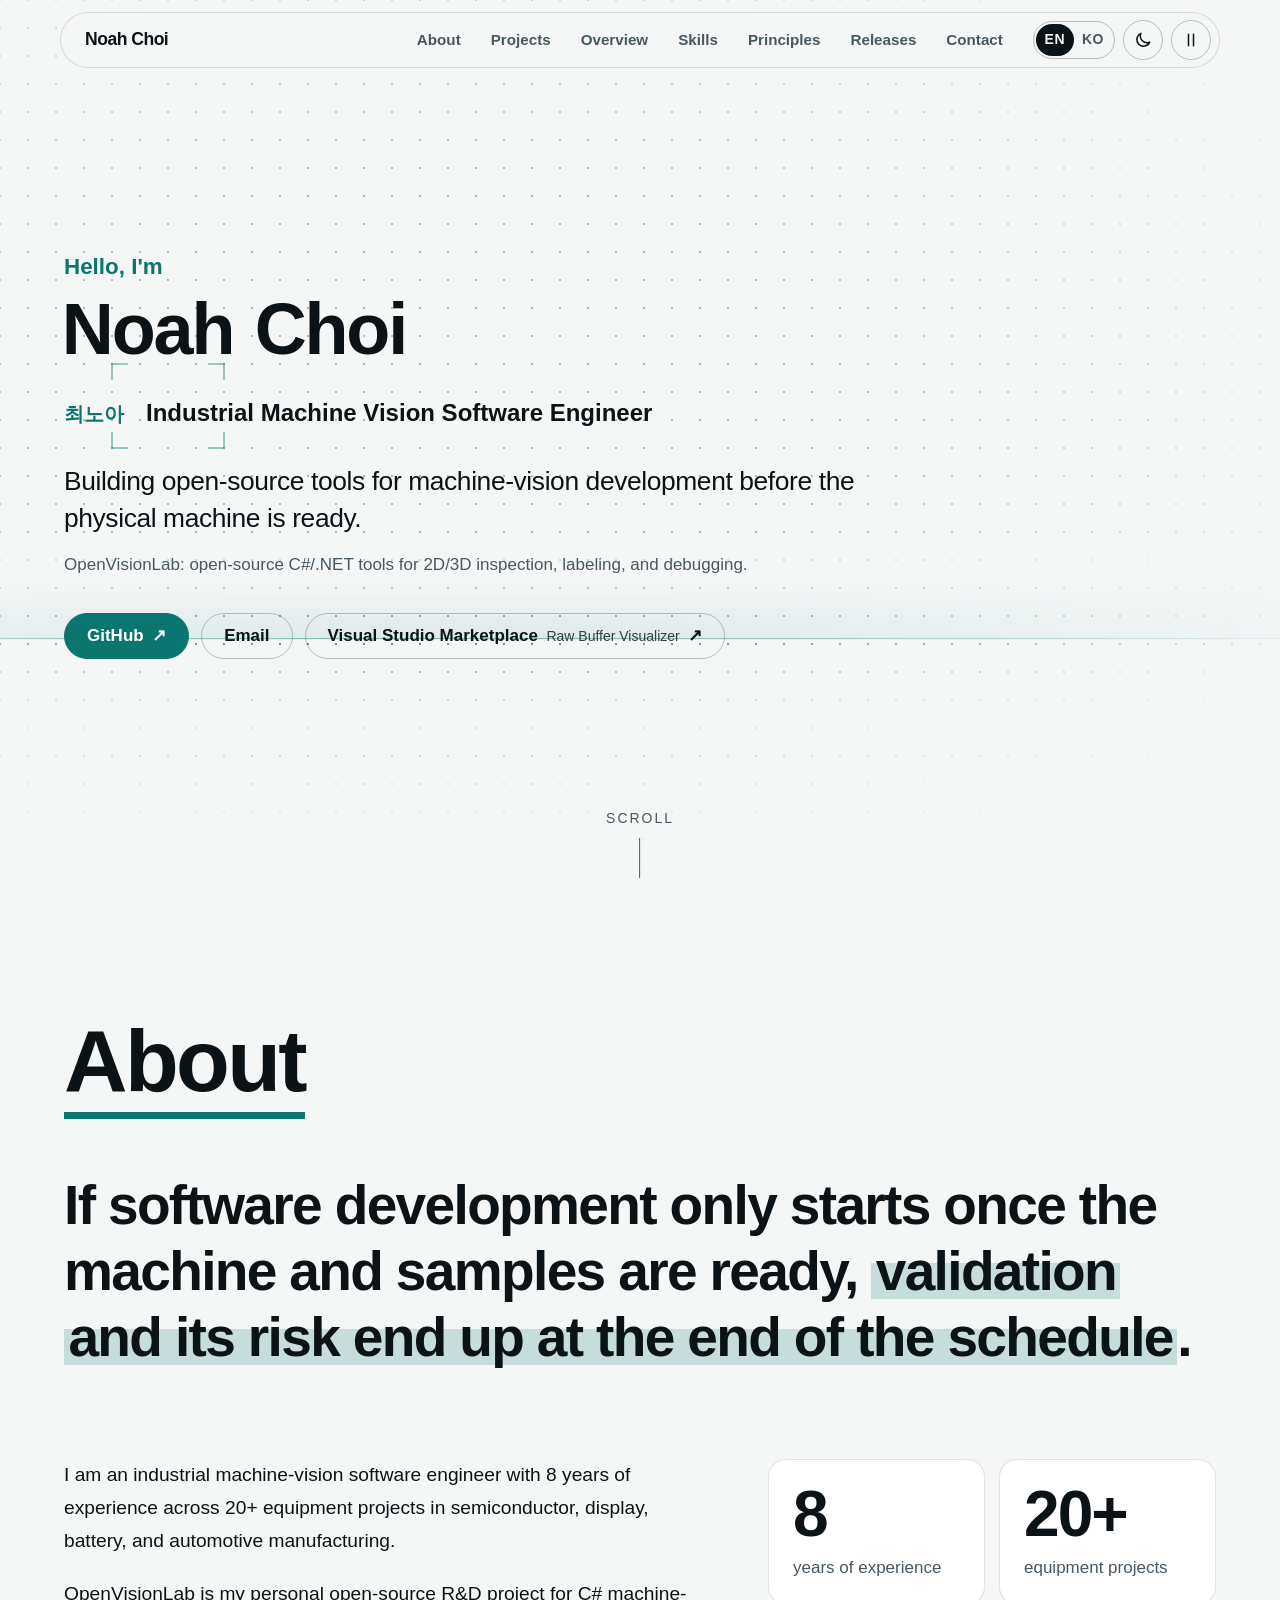
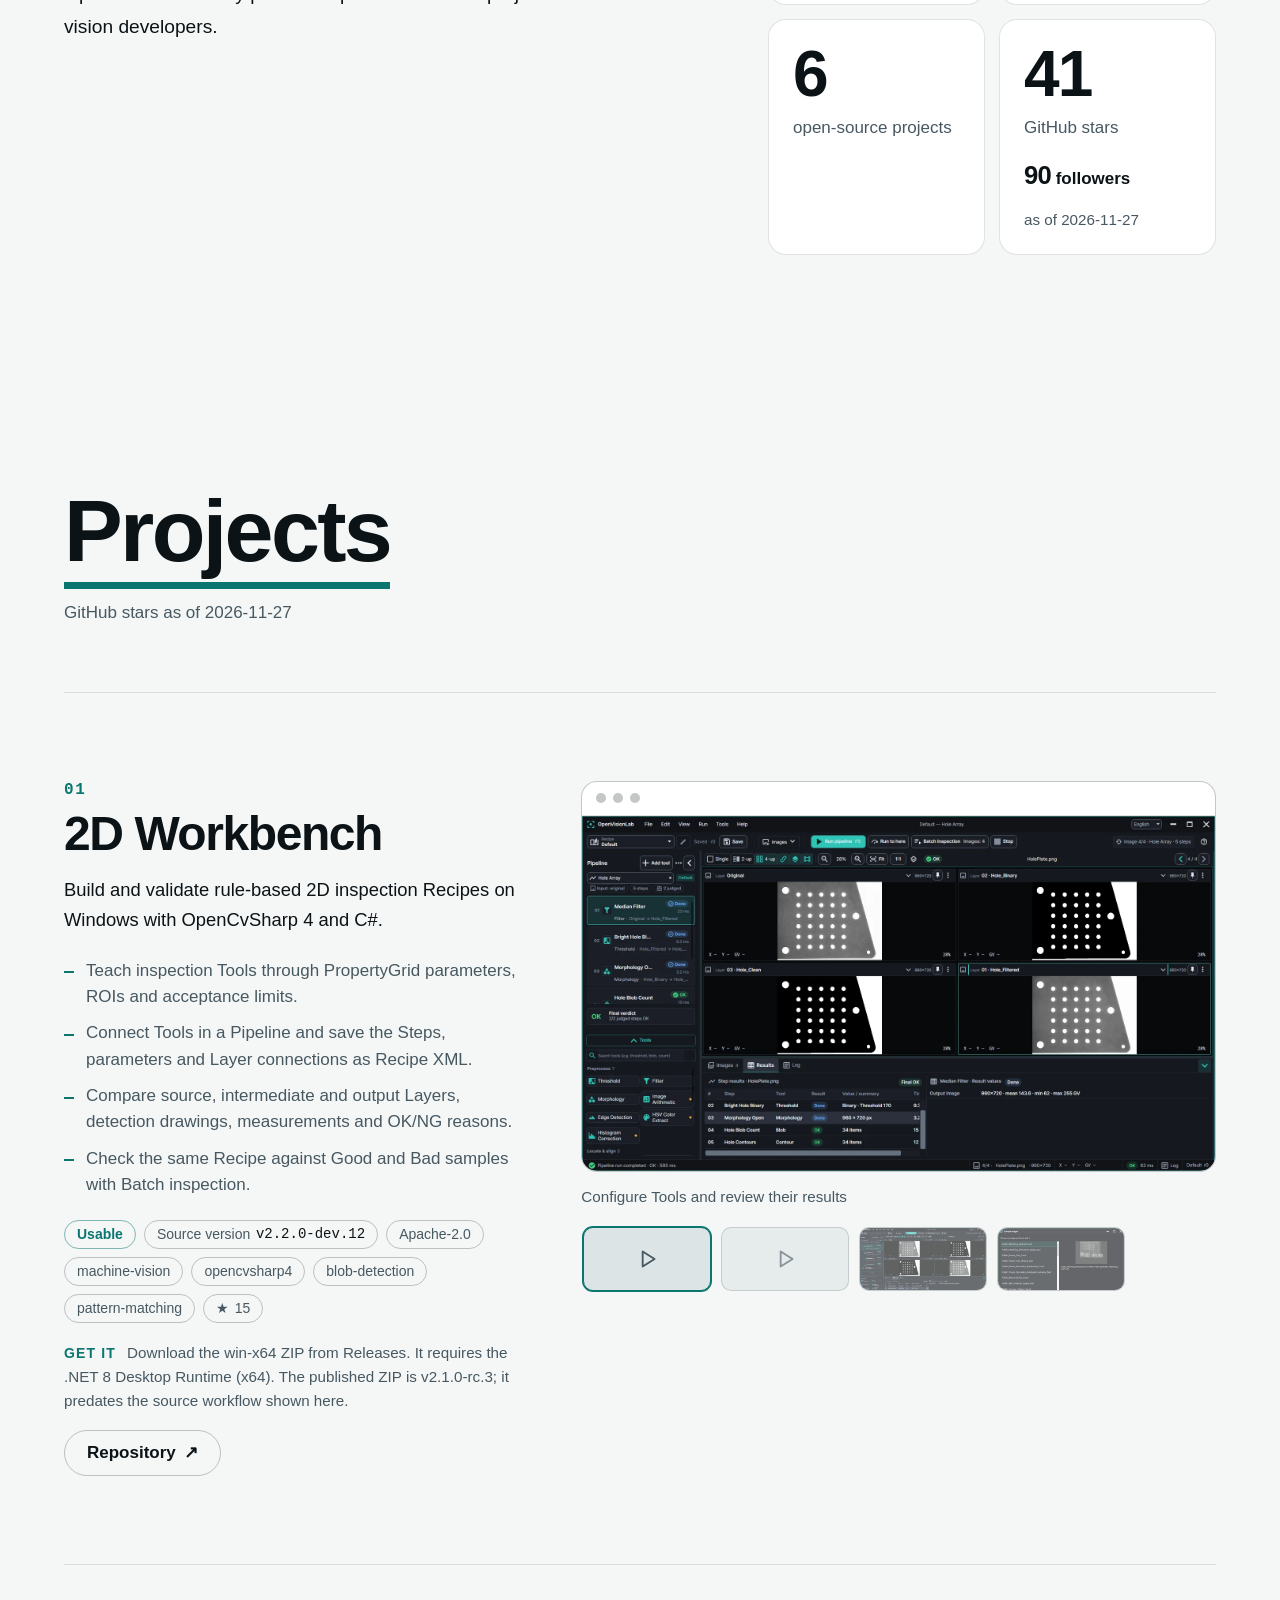
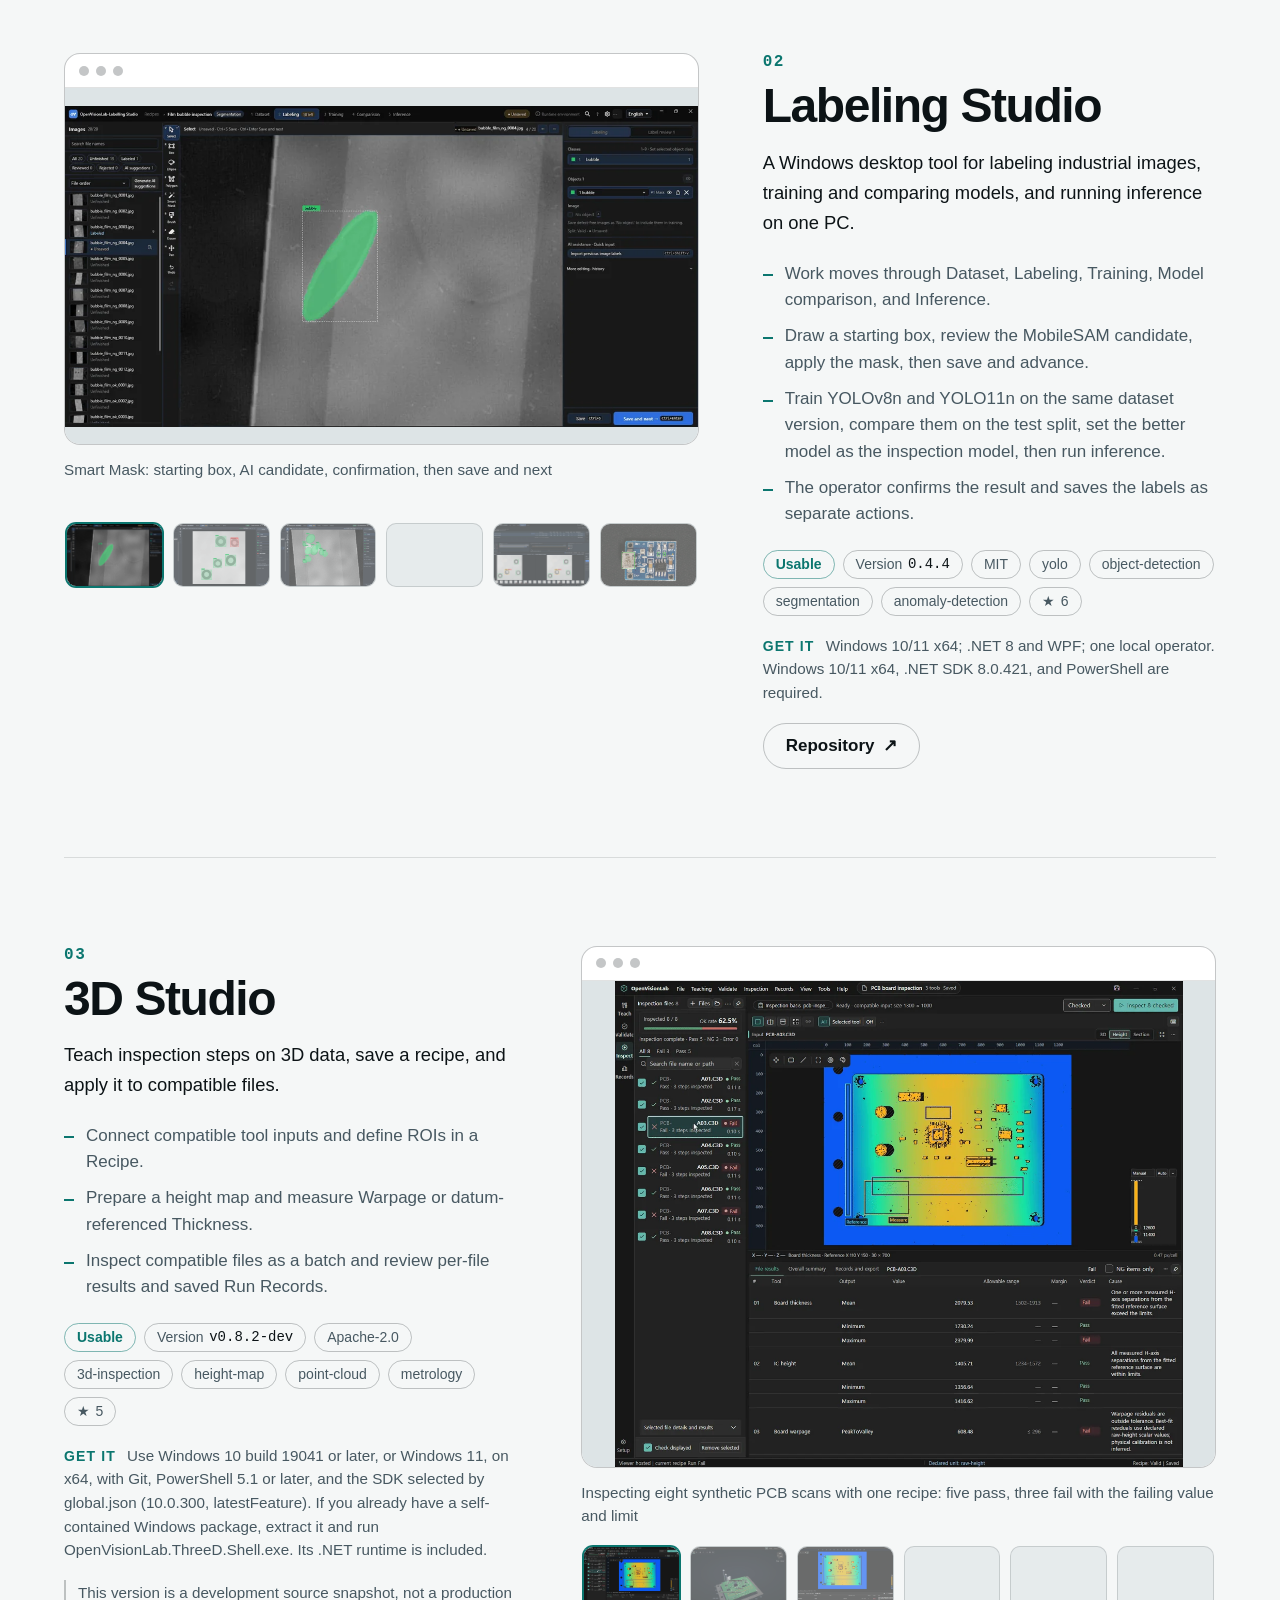
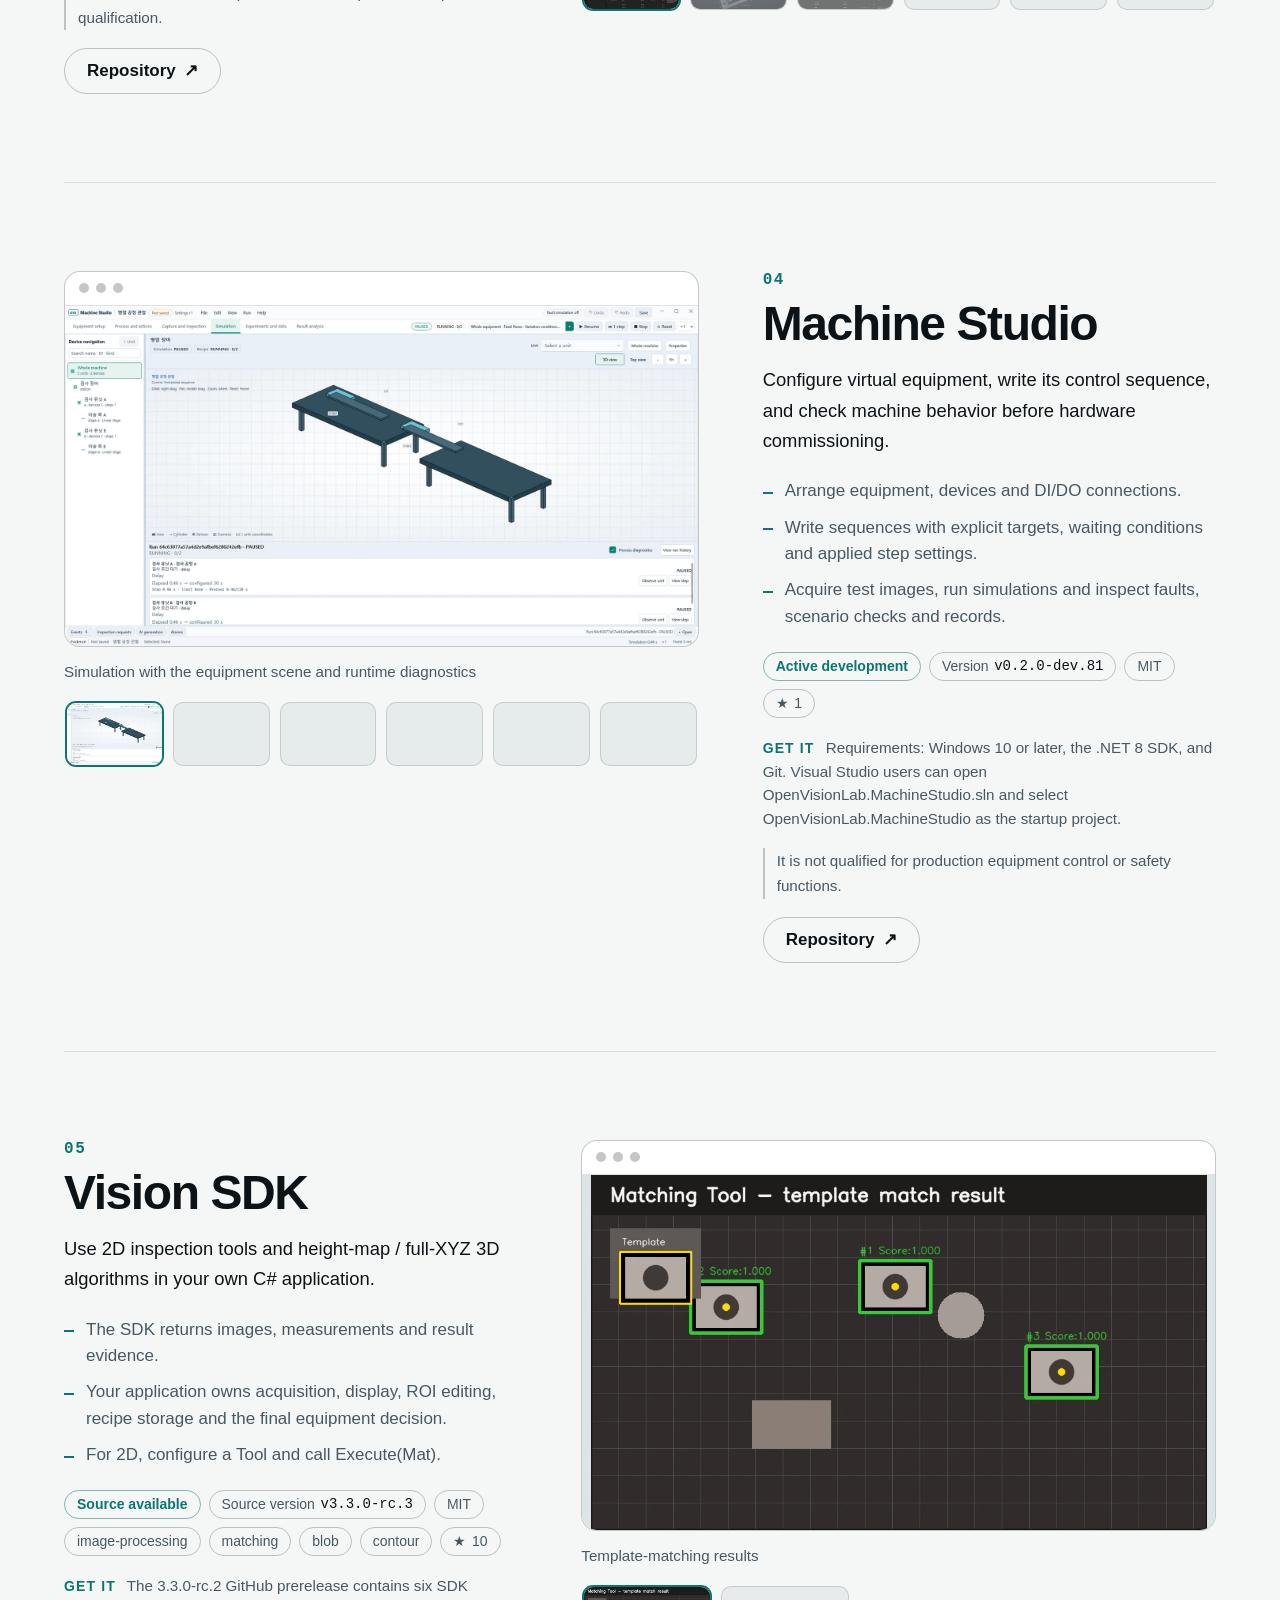
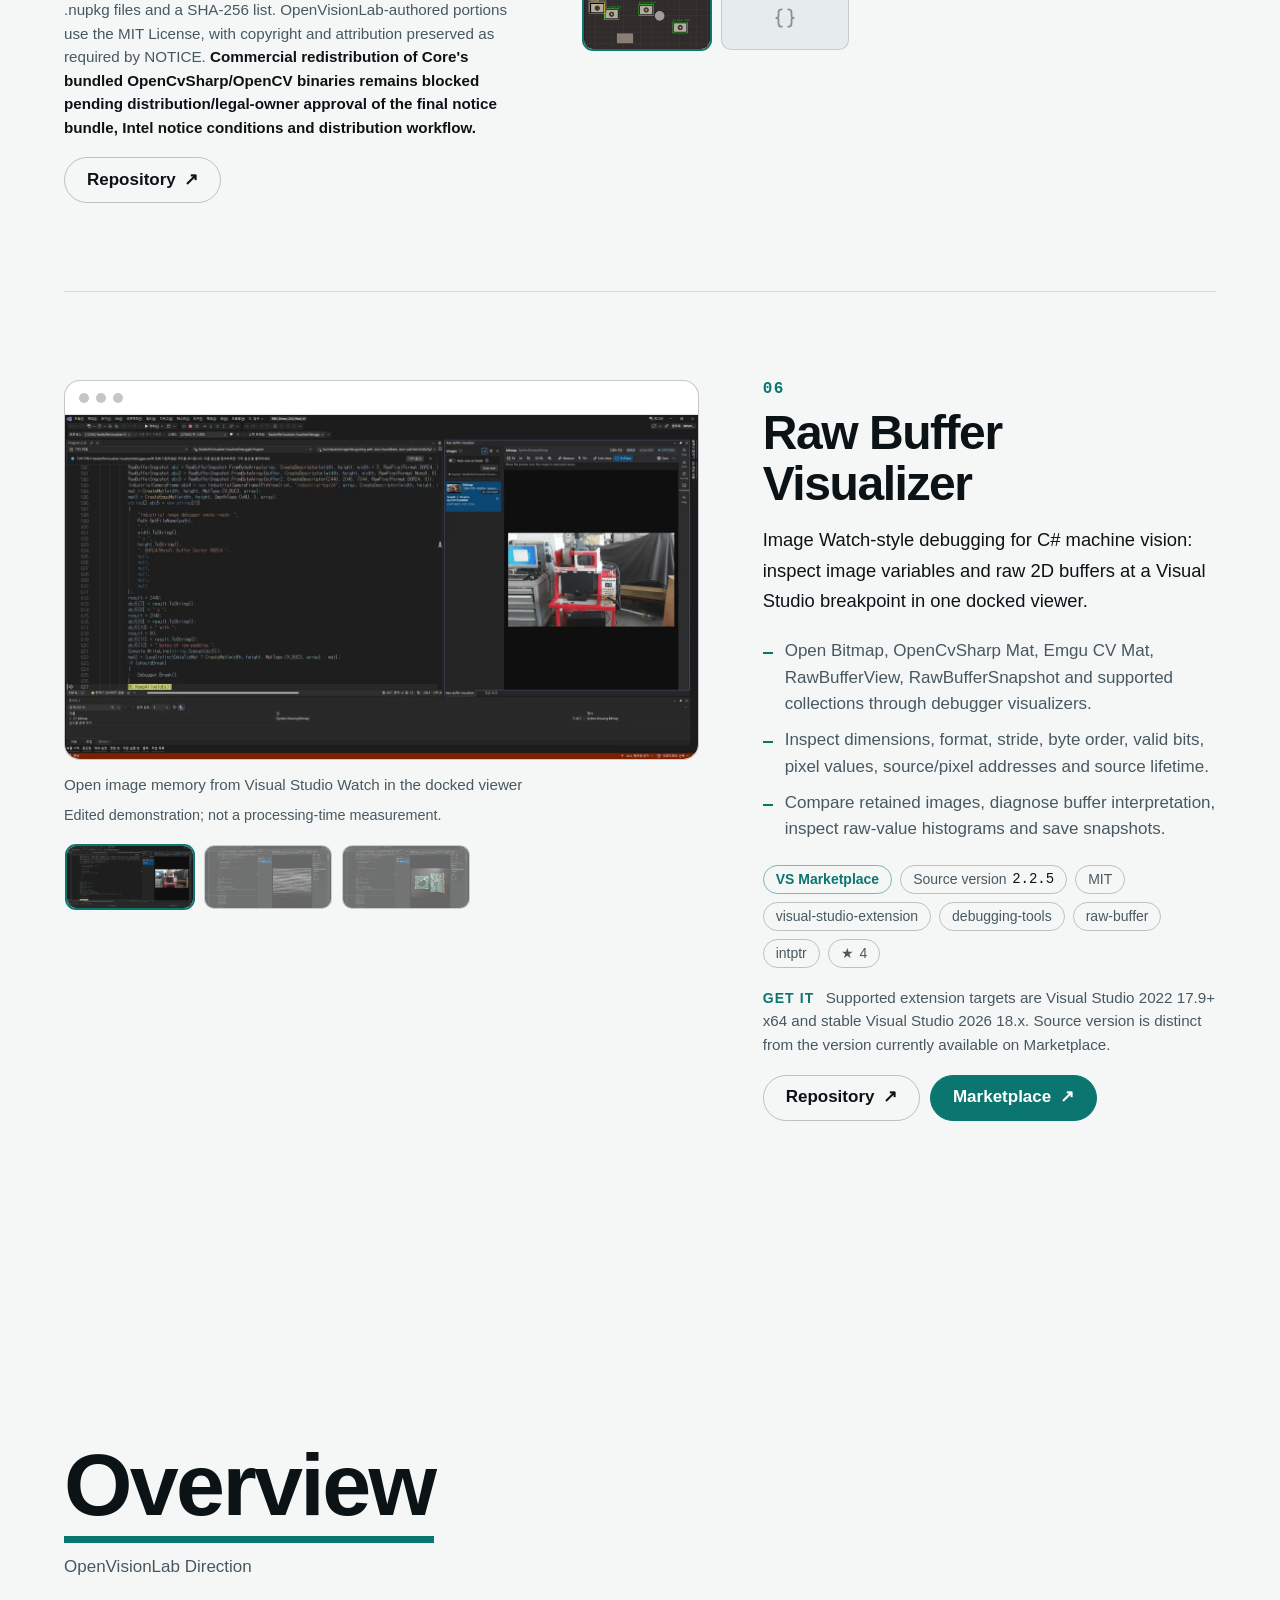
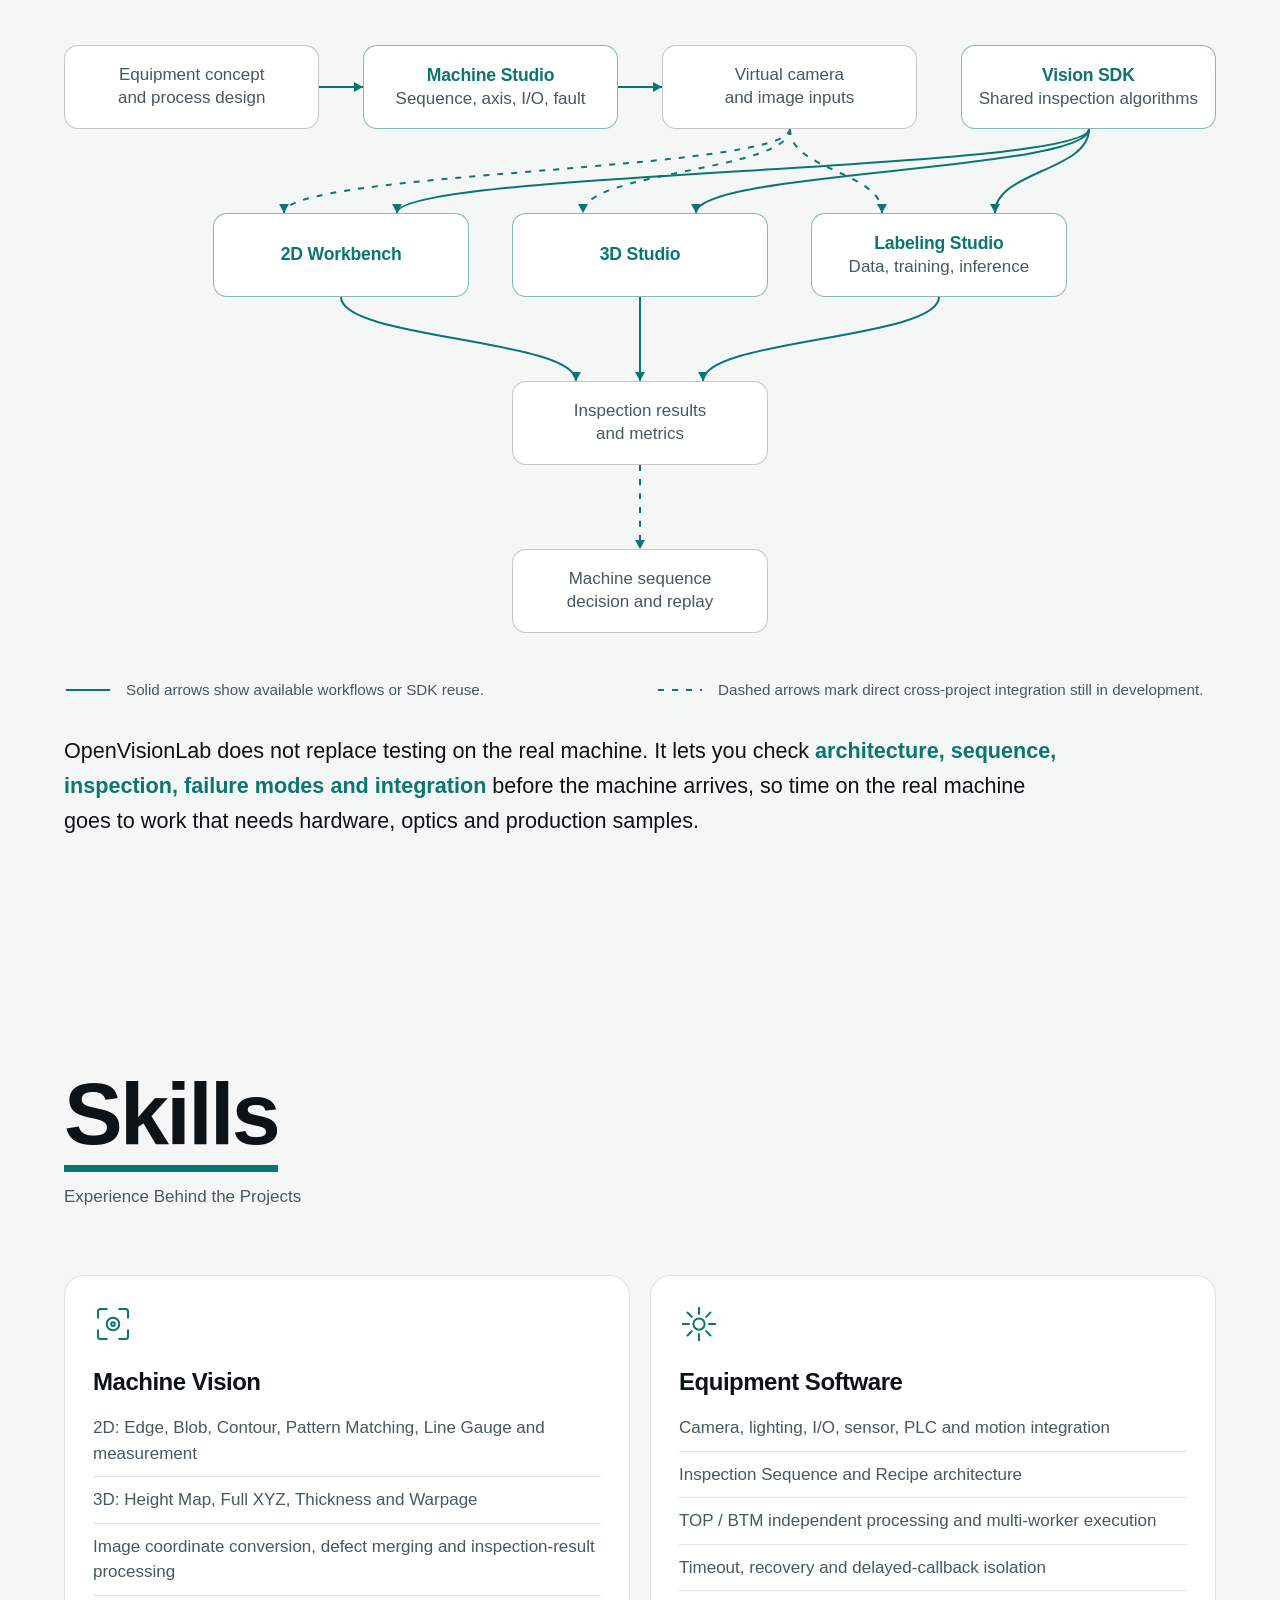
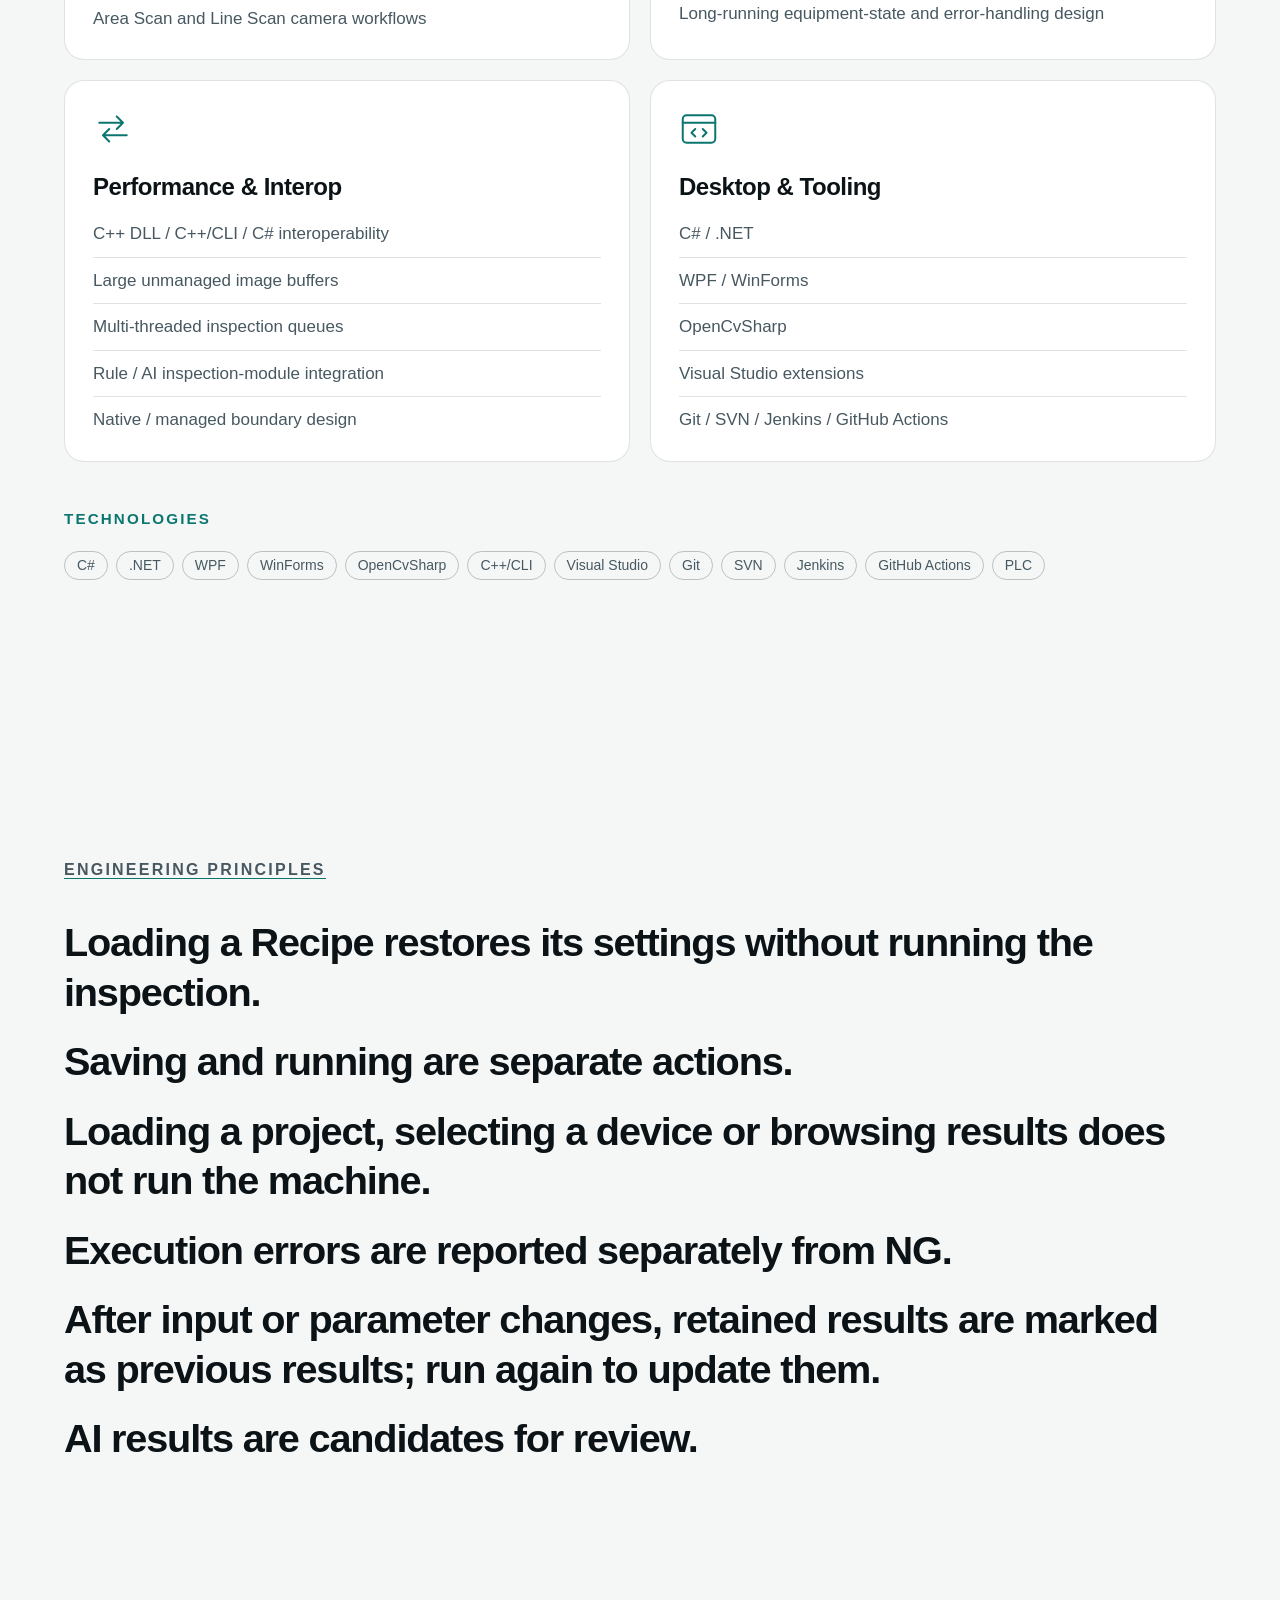
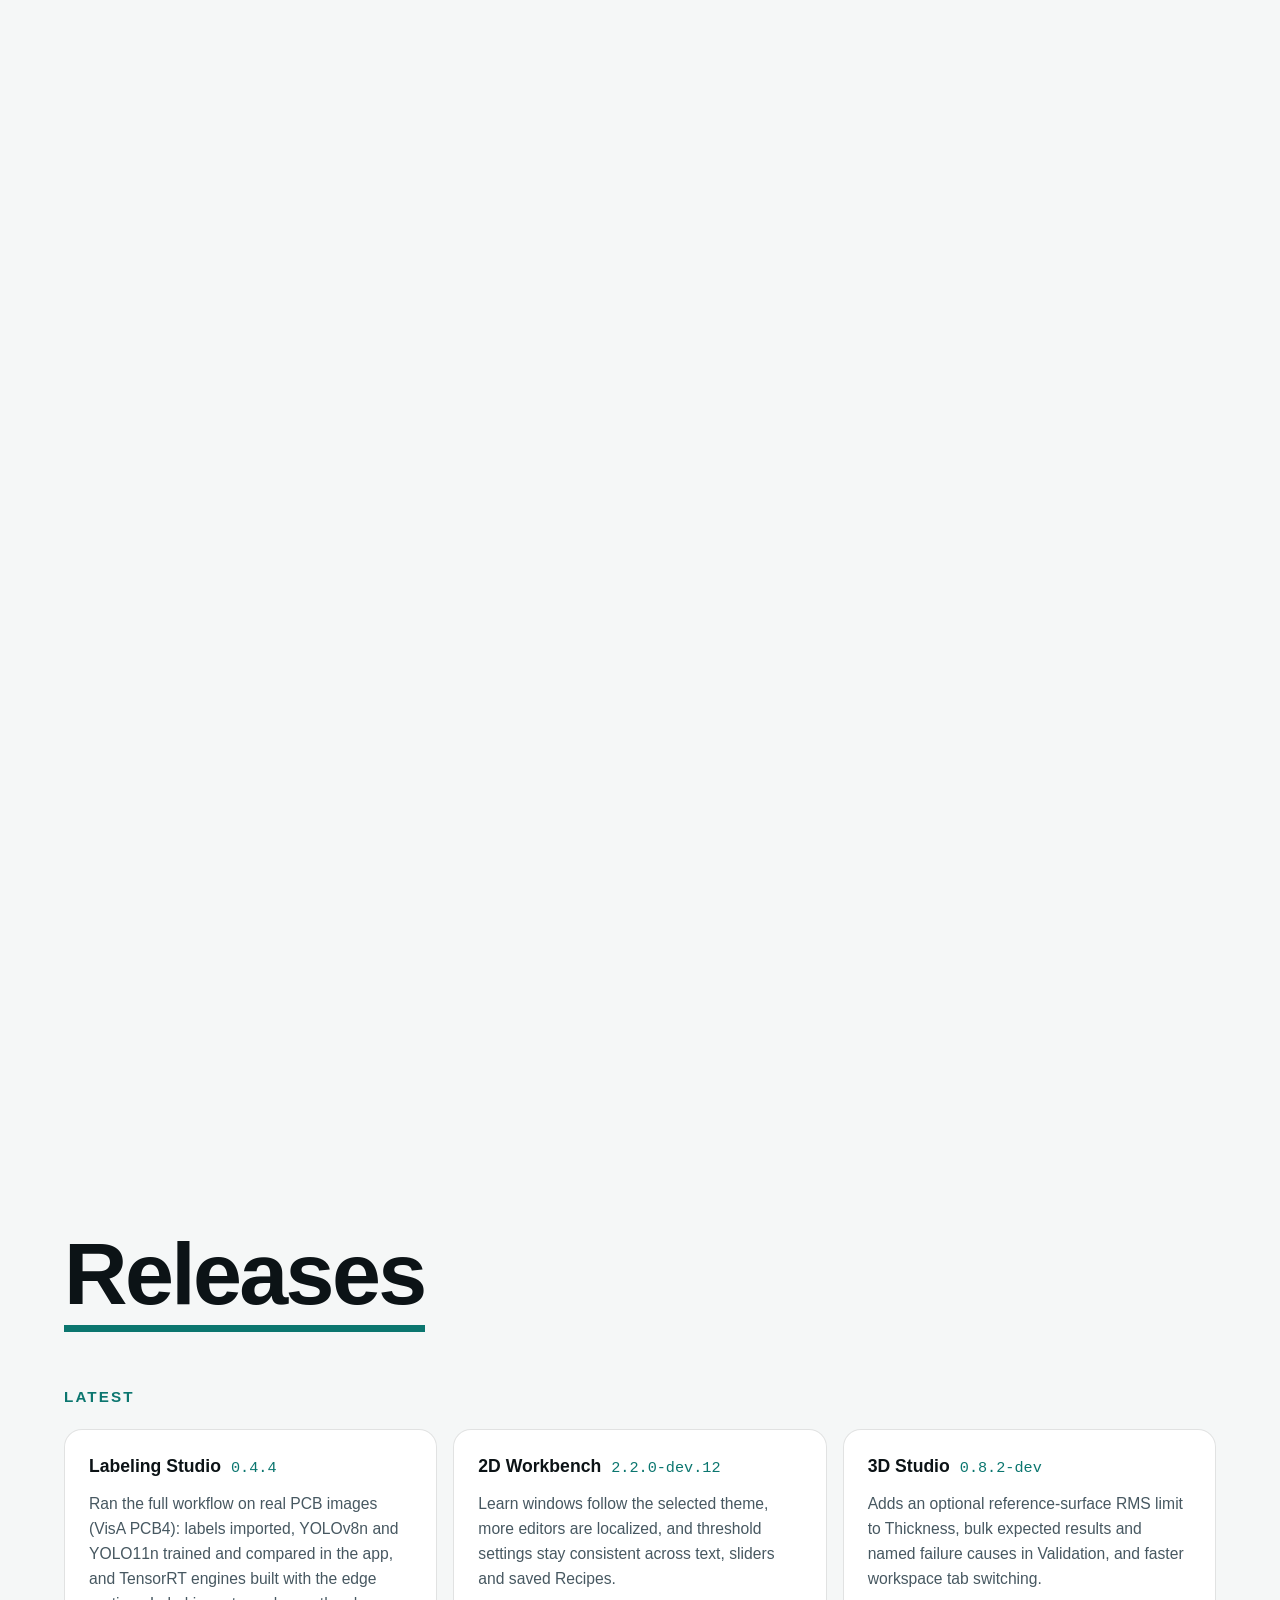
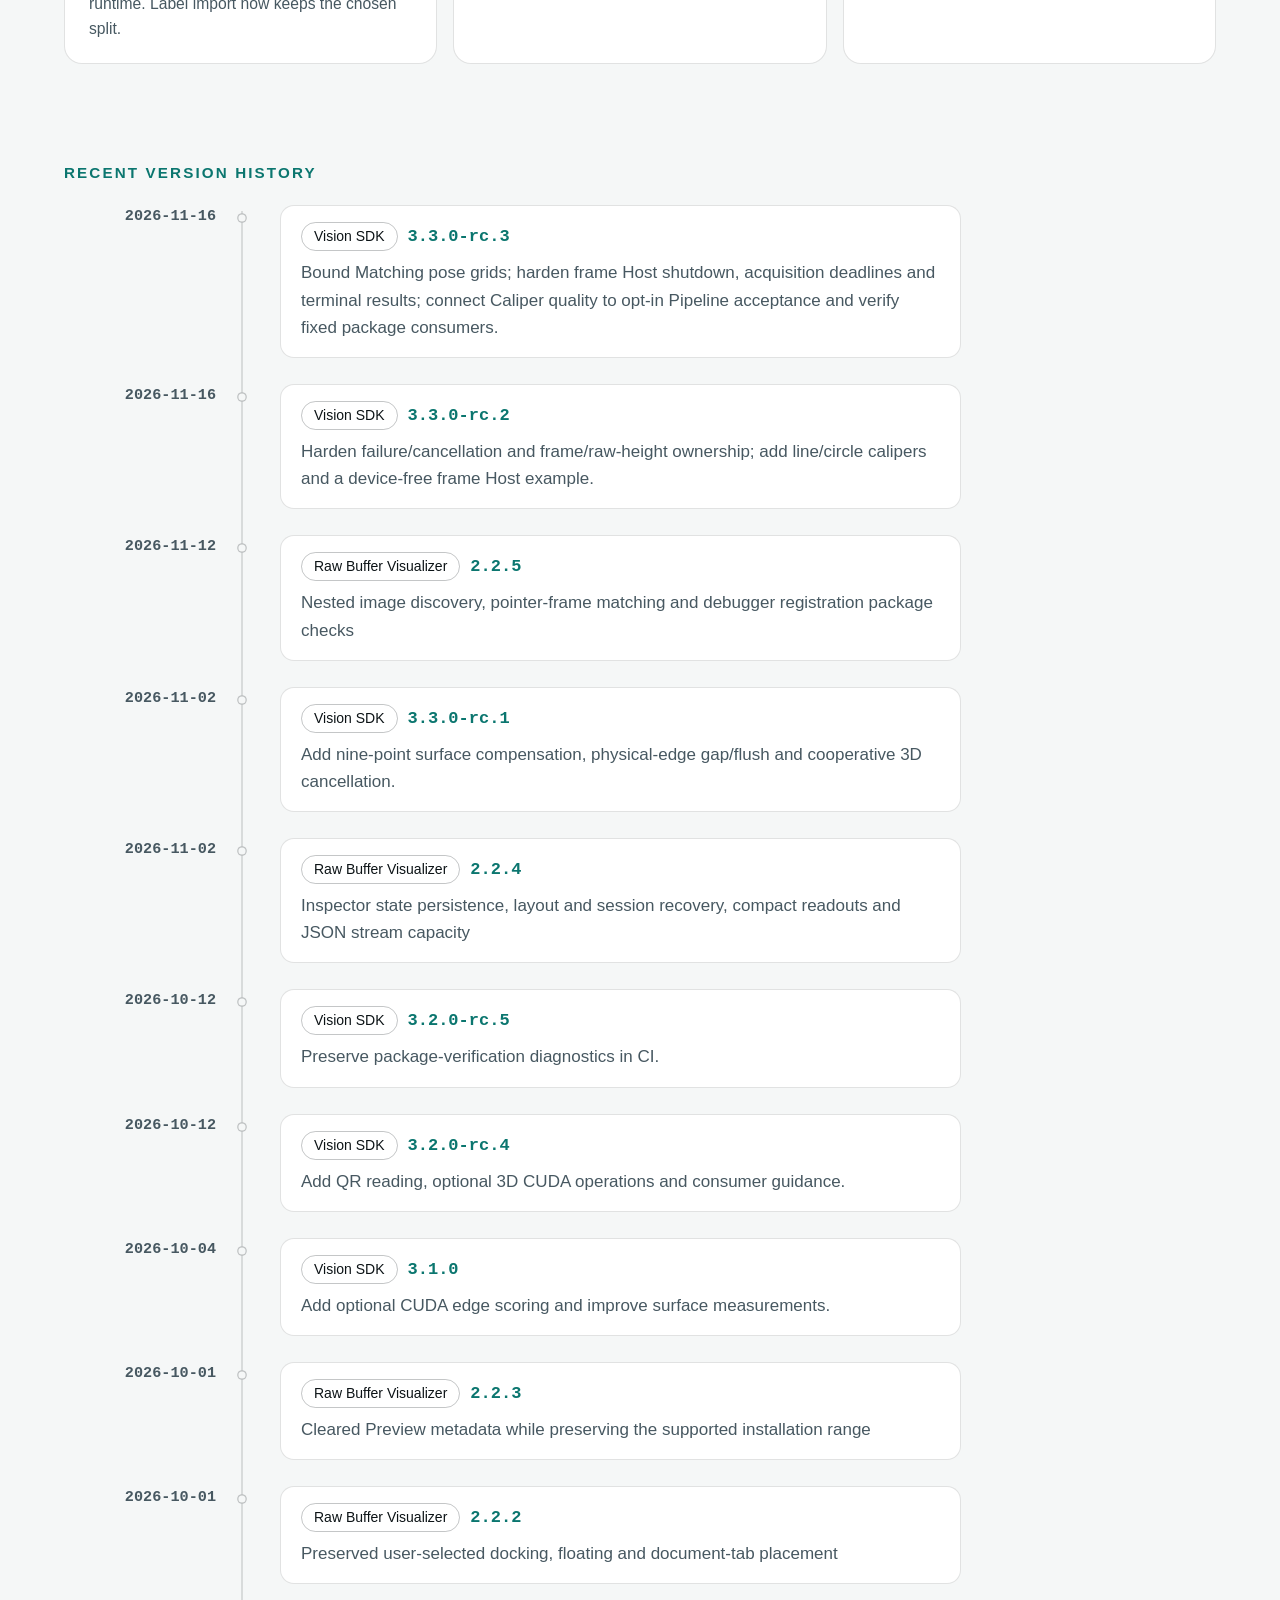
==== index.html @ f8230ea1 "Add portfolio site: single-page, EN default with KO toggle Static HTML/CSS/JS page for GitHub Pages." ====
<!doctype html>
<html lang="en" data-theme="light">
<head>
<meta charset="utf-8">
<meta name="viewport" content="width=device-width, initial-scale=1">
<meta name="color-scheme" content="light dark">
<title>Noah Choi | Industrial Machine Vision Software Engineer</title>
<meta name="description" content="OpenVisionLab: open-source C#/.NET tools for 2D/3D inspection, labeling, and debugging.">
<meta name="theme-color" content="#f5f7f7">
<link rel="icon" href="assets/favicon.svg" type="image/svg+xml">
<link rel="stylesheet" href="css/style.css">
<script>
(function(){var d=document.documentElement,q=new URLSearchParams(location.search),s;d.classList.add('js');
if(q.has('pp'))d.classList.add('pp');
try{s=localStorage;s.getItem('motion')}catch(e){s={getItem:function(){return null}}}
var m=s.getItem('motion');
if(q.has('shot')||q.has('lint')||m==='off'||(m!=='on'&&matchMedia('(prefers-reduced-motion: reduce)').matches))d.classList.add('still');
var t=q.get('theme')||s.getItem('theme');d.dataset.theme=t==='dark'?'dark':'light';
var l=q.get('lang')||s.getItem('lang');d.lang=l==='ko'?'ko':'en';})();
</script>
</head>
<body>
<a class="skip" href="#main" data-ko="본문으로 건너뛰기" data-ko-src="tr">Skip to content</a>

<header class="nav" id="nav">
  <div class="progress" aria-hidden="true"><i id="bar"></i></div>
  <nav class="pill" aria-label="Primary">
    <a class="brand" href="#top">Noah Choi</a>
    <ul class="links" id="menu">
      <li><a href="#about" data-ko="소개" data-ko-src="tr">About</a></li>
      <li><a href="#projects" data-ko="프로젝트" data-ko-src="tr">Projects</a></li>
      <li><a href="#ecosystem" data-ko="구성도" data-ko-src="tr" data-ed>Overview</a></li>
      <li><a href="#skills" data-ko="기술" data-ko-src="tr">Skills</a></li>
      <li><a href="#principles" data-ko="원칙" data-ko-src="tr">Principles</a></li>
      <li><a href="#releases" data-ko="릴리스" data-ko-src="tr">Releases</a></li>
      <li><a href="#contact" data-ko="연락처" data-ko-src="tr">Contact</a></li>
    </ul>
    <div class="tools">
      <div class="seg" role="group" data-aria="lang"><button type="button" data-lang="en" aria-pressed="true">EN</button><button type="button" data-lang="ko" aria-pressed="false">KO</button></div>
      <button type="button" class="ib" id="theme" aria-pressed="false" data-aria="theme">
        <svg class="i-sun" viewBox="0 0 24 24" aria-hidden="true"><circle cx="12" cy="12" r="4"/><path d="M12 2v2M12 20v2M4.9 4.9l1.4 1.4M17.7 17.7l1.4 1.4M2 12h2M20 12h2M4.9 19.1l1.4-1.4M17.7 6.3l1.4-1.4"/></svg>
        <svg class="i-moon" viewBox="0 0 24 24" aria-hidden="true"><path d="M20 14.5A8 8 0 0 1 9.5 4 8 8 0 1 0 20 14.5z"/></svg>
      </button>
      <button type="button" class="ib" id="motion" aria-pressed="false" data-aria="motion">
        <svg class="i-pause" viewBox="0 0 24 24" aria-hidden="true"><path d="M9 5v14M15 5v14"/></svg>
        <svg class="i-play" viewBox="0 0 24 24" aria-hidden="true"><path d="M8 5v14l11-7z"/></svg>
      </button>
      <button type="button" class="ib burger" id="burger" aria-expanded="false" aria-controls="menu" data-aria="menu"><span></span><span></span><span></span></button>
    </div>
  </nav>
</header>

<main id="main">

<section id="top" class="hero" aria-labelledby="hero-h">
  <canvas id="hero-canvas" aria-hidden="true"></canvas>
  <div class="hero-in">
    <p class="hello reveal" style="--rd:80ms" data-ko="안녕하세요," data-ko-src="tr">Hello, I'm</p>
    <h1 id="hero-h" class="name"><span class="w"><span style="--rd:160ms">Noah</span></span> <span class="w"><span style="--rd:280ms">Choi</span></span></h1>
    <div class="idl reveal" style="--rd:520ms">
      <p class="kname" lang="ko">최노아</p>
      <p class="role" data-ko="산업용 머신비전 소프트웨어 엔지니어" data-ko-src="tr">Industrial Machine Vision Software Engineer</p>
    </div>
    <p class="tag reveal" style="--rd:640ms" data-ko="실물 장비가 준비되기 전에 머신비전 개발을 위한 오픈소스 도구를 만듭니다." data-ko-src="tr">Building open-source tools for machine-vision development before the physical machine is ready.</p>
    <p class="bio reveal" style="--rd:740ms" data-ko="OpenVisionLab: 2D/3D 검사, 라벨링, 디버깅용 오픈소스 C#/.NET 도구." data-ko-src="tr" data-ed>OpenVisionLab: open-source C#/.NET tools for 2D/3D inspection, labeling, and debugging.</p>
    <p class="btns reveal" style="--rd:860ms">
      <a class="btn pri" href="https://github.com/Noah8218" target="_blank" rel="noopener">GitHub <span aria-hidden="true">↗</span></a>
      <a class="btn" href="mailto:dhqtlzm12@naver.com"><span data-ko="이메일" data-ko-src="tr">Email</span></a>
      <a class="btn" href="https://marketplace.visualstudio.com/items?itemName=openvisionlab.RawBufferVisualizer" target="_blank" rel="noopener"><span>Visual Studio Marketplace</span> <span class="bsub">Raw Buffer Visualizer</span> <span aria-hidden="true">↗</span></a>
    </p>
  </div>
  <a class="cue" href="#about"><span data-ko="스크롤" data-ko-src="tr">Scroll</span><i aria-hidden="true"></i></a>
</section>

<section id="about" class="sec" aria-labelledby="about-h">
  <div class="wrap">
    <header class="sh reveal"><h2 id="about-h" class="ttl"><span class="u" data-ko="소개" data-ko-src="tr">About</span></h2></header>
    <blockquote class="pull reveal"><p><span data-ko="장비와 샘플이 준비된 뒤에야 소프트웨어 개발을 시작하면, " data-ko-src="tr" data-ed>If software development only starts once the machine and samples are ready, </span><mark class="hl" data-ko="검증과 그 위험이 일정 막바지에 몰립니다" data-ko-src="tr" data-ed>validation and its risk end up at the end of the schedule</mark>.</p></blockquote>
    <div class="about-grid">
      <div class="copy" data-stagger>
        <p class="reveal" data-ko="저는 반도체, 디스플레이, 배터리, 자동차 제조 분야에서 20개 이상의 장비 프로젝트를 8년간 수행한 산업용 머신비전 소프트웨어 엔지니어입니다." data-ko-src="tr">I am an industrial machine-vision software engineer with 8 years of experience across 20+ equipment projects in semiconductor, display, battery, and automotive manufacturing.</p>
        <p class="reveal" data-ko="OpenVisionLab은 C# 머신비전 개발자를 위한 제 개인 오픈소스 R&amp;D 프로젝트입니다." data-ko-src="tr" data-ed>OpenVisionLab is my personal open-source R&amp;D project for C# machine-vision developers.</p>
      </div>
      <div class="stats" data-stagger>
        <div class="stat reveal"><p class="num"><span data-count>8</span></p><p class="lbl" data-ko="년 경력" data-ko-src="tr">years of experience</p></div>
        <div class="stat reveal"><p class="num"><span data-count>20+</span></p><p class="lbl" data-ko="장비 프로젝트" data-ko-src="tr">equipment projects</p></div>
        <div class="stat reveal"><p class="num"><span data-count>6</span></p><p class="lbl" data-ko="오픈소스 프로젝트" data-ko-src="tr">open-source projects</p></div>
        <div class="stat reveal"><p class="num"><span data-count>41</span></p><p class="lbl" data-ko="GitHub 스타" data-ko-src="tr">GitHub stars</p>
          <p class="sub2"><span data-count>90</span> <span data-ko="팔로워" data-ko-src="tr">followers</span></p>
          <p class="asof"><span data-ko="기준일" data-ko-src="tr">as of</span> <time datetime="2026-11-27">2026-11-27</time></p></div>
      </div>
    </div>
  </div>
</section>

<section id="projects" class="sec" aria-labelledby="projects-h">
  <div class="wrap">
    <header class="sh reveal"><h2 id="projects-h" class="ttl"><span class="u" data-ko="프로젝트" data-ko-src="tr">Projects</span></h2>
      <p class="meta"><span data-ko="GitHub 스타 기준일" data-ko-src="tr">GitHub stars as of</span> <time datetime="2026-11-27">2026-11-27</time></p></header>

    <article class="row" aria-labelledby="t-ovl">
      <div class="hd reveal">
        <p class="no">01</p>
        <h3 id="t-ovl">2D Workbench</h3>
        <p class="desc" data-ko="Windows에서 OpenCvSharp 4와 C#으로 규칙 기반 2D 검사 Recipe를 구성하고 검증하는 도구입니다.">Build and validate rule-based 2D inspection Recipes on Windows with OpenCvSharp 4 and C#.</p>
      </div>
      <div class="vw reveal" data-vw style="--ar:16/9">
        <div class="frame"><div class="bar"><i></i><i></i><i></i></div>
          <div class="stage">
            <video class="m on" src="assets/ovl-tool-settings.mp4" poster="assets/ovl-inspection-stages.webp" muted loop playsinline preload="none" aria-labelledby="c-ovl1"></video>
            <video class="m" src="assets/ovl-preprocessing-chains.mp4" poster="assets/ovl-inspection-stages.webp" muted loop playsinline preload="none" aria-labelledby="c-ovl2"></video>
            <img class="m" src="assets/ovl-inspection-stages.webp" alt="Compare Filter, Threshold, Morphology, Blob and Contour results" loading="lazy" decoding="async">
            <img class="m" src="assets/ovl-sample-catalog.webp" alt="Browse the public sample catalog" loading="lazy" decoding="async">
            <i class="scan"></i>
          </div></div>
        <div class="caps" aria-live="polite">
          <p id="c-ovl1" class="on" data-ko="툴 설정과 결과 확인">Configure Tools and review their results</p>
          <p id="c-ovl2" data-ko="전처리 Step 연결과 결과 비교">Compare chained preprocessing steps</p>
          <p id="c-ovl3" data-ko="Filter, Threshold, Morphology, Blob, Contour 결과 비교">Compare Filter, Threshold, Morphology, Blob and Contour results</p>
          <p id="c-ovl4" data-ko="공개 샘플 목록">Browse the public sample catalog</p>
        </div>
        <div class="thumbs" role="group" data-aria="media">
          <button type="button" class="on" aria-pressed="true" aria-labelledby="c-ovl1"><svg viewBox="0 0 24 24" aria-hidden="true"><path d="M8 5v14l11-7z"/></svg></button>
          <button type="button" aria-pressed="false" aria-labelledby="c-ovl2"><svg viewBox="0 0 24 24" aria-hidden="true"><path d="M8 5v14l11-7z"/></svg></button>
          <button type="button" aria-pressed="false" aria-labelledby="c-ovl3"><img src="assets/ovl-inspection-stages.webp" alt="" loading="lazy" decoding="async"></button>
          <button type="button" aria-pressed="false" aria-labelledby="c-ovl4"><img src="assets/ovl-sample-catalog.webp" alt="" loading="lazy" decoding="async"></button>
        </div>
      </div>
      <div class="dt reveal">
        <ul class="feat">
          <li data-ko="PropertyGrid에서 툴 파라미터, ROI와 판정 범위를 설정합니다.">Teach inspection Tools through PropertyGrid parameters, ROIs and acceptance limits.</li>
          <li data-ko="툴을 Pipeline으로 연결하고 Step·파라미터·Layer 연결을 Recipe XML로 저장합니다.">Connect Tools in a Pipeline and save the Steps, parameters and Layer connections as Recipe XML.</li>
          <li data-ko="원본·중간·출력 Layer와 검출 표시, 측정값, OK/NG 근거를 비교합니다.">Compare source, intermediate and output Layers, detection drawings, measurements and OK/NG reasons.</li>
          <li data-ko="같은 Recipe로 Good/Bad 샘플에 Batch inspection을 실행하고 결과를 확인합니다." data-ko-src="ed">Check the same Recipe against Good and Bad samples with Batch inspection.</li>
        </ul>
        <ul class="chips">
          <li class="chip st" data-ko="사용 가능" data-ko-src="tr">Usable</li>
          <li class="chip"><span data-ko="소스 버전" data-ko-src="tr">Source version</span> <code>v2.2.0-dev.12</code></li>
          <li class="chip">Apache-2.0</li>
          <li class="chip">machine-vision</li><li class="chip">opencvsharp4</li><li class="chip">blob-detection</li><li class="chip">pattern-matching</li>
          <li class="chip"><span aria-hidden="true">★</span> <span class="sr">GitHub stars</span> 15</li>
        </ul>
        <p class="get"><span class="gl" data-ko="받는 법" data-ko-src="tr">Get it</span> <span data-ko="Releases에서 win-x64 ZIP을 받습니다. .NET 8 Desktop Runtime (x64)가 필요합니다.">Download the win-x64 ZIP from Releases. It requires the .NET 8 Desktop Runtime (x64).</span> <span data-ko="공개 ZIP은 v2.1.0-rc.3이며, 이 문서에서 보여 주는 소스의 작업 흐름보다 이전 버전입니다.">The published ZIP is v2.1.0-rc.3; it predates the source workflow shown here.</span></p>
        <p class="acts"><a class="btn" href="https://github.com/Noah8218/OpenVisionLab" target="_blank" rel="noopener"><span data-ko="저장소" data-ko-src="tr">Repository</span> <span aria-hidden="true">↗</span></a></p>
      </div>
    </article>

    <article class="row" aria-labelledby="t-lab">
      <div class="hd reveal">
        <p class="no">02</p>
        <h3 id="t-lab">Labeling Studio</h3>
        <p class="desc" data-ko="한 PC에서 산업 이미지에 라벨을 붙이고 모델을 학습하고 비교한 뒤 추론하는 Windows 데스크톱 도구입니다.">A Windows desktop tool for labeling industrial images, training and comparing models, and running inference on one PC.</p>
      </div>
      <div class="vw reveal" data-vw style="--ar:16/9">
        <div class="frame"><div class="bar"><i></i><i></i><i></i></div>
          <div class="stage">
            <img class="m on" src="assets/lab-hero-smart-mask.poster.webp" data-gif="assets/lab-hero-smart-mask.gif" alt="Smart Mask: starting box, AI candidate, confirmation, then save and next" loading="lazy" decoding="async">
            <img class="m" src="assets/lab-detection-washer.webp" alt="Washer inspection with four washers and one defective washer" loading="lazy" decoding="async">
            <img class="m" src="assets/lab-segmentation-bubble.webp" alt="Nine saved bubble masks in the actual app" loading="lazy" decoding="async">
            <img class="m" src="assets/lab-anomaly-grid-disk.webp" alt="Hexagon grid with four normal, four anomaly and four undecided images" loading="lazy" decoding="async">
            <img class="m" src="assets/lab-multimodel-comparison.poster.webp" data-gif="assets/lab-multimodel-comparison.gif" alt="Two models trained on one dataset version, compared on the test split, set as the inspection model, then used for inference" loading="lazy" decoding="async">
            <img class="m" src="assets/lab-visa-pcb4-test-result.webp" alt="YOLOv8n on a VisA PCB4 test image: three defects found, one small defect missed" loading="lazy" decoding="async">
            <i class="scan"></i>
          </div></div>
        <div class="caps" aria-live="polite">
          <p id="c-lab1" class="on" data-ko="Smart Mask로 시작 박스를 그리고 후보를 확인해 확정한 뒤 저장하고 다음 이미지로 이동하는 화면">Smart Mask: starting box, AI candidate, confirmation, then save and next</p>
          <p id="c-lab2" data-ko="와셔 4개와 불량 와셔 1개를 표시한 실제 검사 화면">Washer inspection with four washers and one defective washer</p>
          <p id="c-lab3" data-ko="기포 영역 9개를 마스크로 저장한 실제 앱 화면">Nine saved bubble masks in the actual app</p>
          <p id="c-lab4" data-ko="정상 4장, 이상 4장, 미판정 4장을 표시한 육각형 그리드">Hexagon grid with four normal, four anomaly and four undecided images</p>
          <p id="c-lab5" data-ko="같은 데이터 버전으로 학습한 두 모델을 테스트 분할에서 비교하고 검사 모델로 지정한 뒤 추론">Two models trained on one dataset version, compared on the test split, set as the inspection model, then used for inference</p>
          <p id="c-lab6" data-ko="VisA PCB4 테스트 이미지의 YOLOv8n 결과: 결함 3개를 찾고 작은 결함 1개를 놓침">YOLOv8n on a VisA PCB4 test image: three defects found, one small defect missed</p>
        </div>
        <div class="vnote" data-for="5" hidden>
          <p data-ko="데이터셋 1종과 테스트 불량 40장의 결과라 생산 정확도의 근거는 아닙니다.">These results come from one dataset with 40 defective test images and are not evidence of production accuracy.</p>
          <p data-ko="이미지 출처: VisA (Zou et al., ECCV 2022), CC BY 4.0.">Image source: VisA (Zou et al., ECCV 2022), CC BY 4.0.</p>
        </div>
        <div class="thumbs" role="group" data-aria="media">
          <button type="button" class="on" aria-pressed="true" aria-labelledby="c-lab1"><img src="assets/lab-hero-smart-mask.poster.webp" alt="" loading="lazy" decoding="async"></button>
          <button type="button" aria-pressed="false" aria-labelledby="c-lab2"><img src="assets/lab-detection-washer.webp" alt="" loading="lazy" decoding="async"></button>
          <button type="button" aria-pressed="false" aria-labelledby="c-lab3"><img src="assets/lab-segmentation-bubble.webp" alt="" loading="lazy" decoding="async"></button>
          <button type="button" aria-pressed="false" aria-labelledby="c-lab4"><img src="assets/lab-anomaly-grid-disk.webp" alt="" loading="lazy" decoding="async"></button>
          <button type="button" aria-pressed="false" aria-labelledby="c-lab5"><img src="assets/lab-multimodel-comparison.poster.webp" alt="" loading="lazy" decoding="async"></button>
          <button type="button" aria-pressed="false" aria-labelledby="c-lab6"><img src="assets/lab-visa-pcb4-test-result.webp" alt="" loading="lazy" decoding="async"></button>
        </div>
      </div>
      <div class="dt reveal">
        <ul class="feat">
          <li data-ko="데이터셋, 라벨링, 학습, 모델 비교, 추론 순서로 진행합니다.">Work moves through Dataset, Labeling, Training, Model comparison, and Inference.</li>
          <li data-ko="시작 박스를 그리면 MobileSAM 후보가 나오고, 후보를 확인해 마스크를 적용한 뒤 저장하고 다음 이미지로 이동합니다.">Draw a starting box, review the MobileSAM candidate, apply the mask, then save and advance.</li>
          <li data-ko="같은 데이터 버전으로 YOLOv8n과 YOLO11n을 학습하고, 테스트 분할에서 비교한 뒤, 더 나은 모델을 검사 모델로 지정해 추론합니다.">Train YOLOv8n and YOLO11n on the same dataset version, compare them on the test split, set the better model as the inspection model, then run inference.</li>
          <li data-ko="사용자가 결과를 확정하고, 라벨은 따로 저장합니다.">The operator confirms the result and saves the labels as separate actions.</li>
        </ul>
        <ul class="chips">
          <li class="chip st" data-ko="사용 가능" data-ko-src="tr">Usable</li>
          <li class="chip"><span data-ko="버전" data-ko-src="tr">Version</span> <code>0.4.4</code></li>
          <li class="chip">MIT</li>
          <li class="chip">yolo</li><li class="chip">object-detection</li><li class="chip">segmentation</li><li class="chip">anomaly-detection</li>
          <li class="chip"><span aria-hidden="true">★</span> <span class="sr">GitHub stars</span> 6</li>
        </ul>
        <p class="get"><span class="gl" data-ko="받는 법" data-ko-src="tr">Get it</span> <span data-ko="Windows 10/11 x64, .NET 8과 WPF 기반이며, 작업자 한 명이 한 PC에서 쓰는 환경입니다.">Windows 10/11 x64; .NET 8 and WPF; one local operator.</span> <span data-ko="Windows 10/11 x64, .NET SDK 8.0.421, PowerShell이 필요합니다.">Windows 10/11 x64, .NET SDK 8.0.421, and PowerShell are required.</span></p>
        <p class="acts"><a class="btn" href="https://github.com/Noah8218/OpenVisionLab-Labeling-Studio" target="_blank" rel="noopener"><span data-ko="저장소" data-ko-src="tr">Repository</span> <span aria-hidden="true">↗</span></a></p>
      </div>
    </article>

    <article class="row" aria-labelledby="t-3d">
      <div class="hd reveal">
        <p class="no">03</p>
        <h3 id="t-3d">3D Studio</h3>
        <p class="desc" data-ko="3D 검사 조건을 티칭하고 레시피로 저장해 같은 형식(C3D)의 여러 파일에 반복 적용합니다.">Teach inspection steps on 3D data, save a recipe, and apply it to compatible files.</p>
      </div>
      <div class="vw reveal" data-vw style="--ar:13/10">
        <div class="frame"><div class="bar"><i></i><i></i><i></i></div>
          <div class="stage">
            <img class="m on" src="assets/3d-pcb-lot-inspection.poster.webp" data-gif="assets/3d-pcb-lot-inspection.gif" alt="Inspecting eight synthetic PCB scans with one recipe: five pass, three fail with the failing value and limit" loading="lazy" decoding="async">
            <img class="m" src="assets/3d-pcb-teach.webp" alt="Teaching a PCB recipe: board thickness, IC height and board warpage on a textured synthetic scan" loading="lazy" decoding="async">
            <img class="m" src="assets/3d-pcb-result-ng.webp" alt="The result table for a failing board, with its failing value and limit" loading="lazy" decoding="async">
            <img class="m" src="assets/3d-wafer-lot-inspection.poster.webp" data-gif="assets/3d-wafer-lot-inspection.gif" alt="Inspecting eight synthetic wafers: the failing points and values appear per wafer" loading="lazy" decoding="async">
            <img class="m" src="assets/3d-wafer-teach.webp" alt="Nine thickness points with their chuck reference regions on a synthetic wafer scan" loading="lazy" decoding="async">
            <img class="m" src="assets/3d-coupon-height.webp" alt="Thickness Coupon with paired reference and measurement ROIs" loading="lazy" decoding="async">
            <i class="scan"></i>
          </div></div>
        <div class="caps" aria-live="polite">
          <p id="c-3d1" class="on" data-ko="합성 PCB 스캔 8장을 하나의 레시피로 검사: 5장 OK, 3장 NG와 NG 값·한계 표시">Inspecting eight synthetic PCB scans with one recipe: five pass, three fail with the failing value and limit</p>
          <p id="c-3d2" data-ko="PCB 레시피 티칭: 텍스처를 입힌 합성 스캔의 기판 두께, IC 높이, 기판 휨 결과">Teaching a PCB recipe: board thickness, IC height and board warpage on a textured synthetic scan</p>
          <p id="c-3d3" data-ko="검사 목록의 NG 보드와 NG 값·한계">The result table for a failing board, with its failing value and limit</p>
          <p id="c-3d4" data-ko="합성 웨이퍼 8장 검사: 웨이퍼마다 NG 지점과 값이 표시됨">Inspecting eight synthetic wafers: the failing points and values appear per wafer</p>
          <p id="c-3d5" data-ko="합성 웨이퍼 스캔의 두께 측정 9지점과 척 기준 영역">Nine thickness points with their chuck reference regions on a synthetic wafer scan</p>
          <p id="c-3d6" data-ko="기준·측정 영역이 짝을 이루는 Thickness Coupon">Thickness Coupon with paired reference and measurement ROIs</p>
        </div>
        <div class="thumbs" role="group" data-aria="media">
          <button type="button" class="on" aria-pressed="true" aria-labelledby="c-3d1"><img src="assets/3d-pcb-lot-inspection.poster.webp" alt="" loading="lazy" decoding="async"></button>
          <button type="button" aria-pressed="false" aria-labelledby="c-3d2"><img src="assets/3d-pcb-teach.webp" alt="" loading="lazy" decoding="async"></button>
          <button type="button" aria-pressed="false" aria-labelledby="c-3d3"><img src="assets/3d-pcb-result-ng.webp" alt="" loading="lazy" decoding="async"></button>
          <button type="button" aria-pressed="false" aria-labelledby="c-3d4"><img src="assets/3d-wafer-lot-inspection.poster.webp" alt="" loading="lazy" decoding="async"></button>
          <button type="button" aria-pressed="false" aria-labelledby="c-3d5"><img src="assets/3d-wafer-teach.webp" alt="" loading="lazy" decoding="async"></button>
          <button type="button" aria-pressed="false" aria-labelledby="c-3d6"><img src="assets/3d-coupon-height.webp" alt="" loading="lazy" decoding="async"></button>
        </div>
      </div>
      <div class="dt reveal">
        <ul class="feat">
          <li data-ko="도구 입력을 연결하고 레시피의 ROI를 설정합니다.">Connect compatible tool inputs and define ROIs in a Recipe.</li>
          <li data-ko="높이 맵을 전처리하고 휨(Warpage)과 기준면에 대한 Thickness를 측정합니다.">Prepare a height map and measure Warpage or datum-referenced Thickness.</li>
          <li data-ko="같은 형식의 파일을 일괄 검사하고 파일별 결과와 저장된 Run Record를 확인합니다.">Inspect compatible files as a batch and review per-file results and saved Run Records.</li>
        </ul>
        <ul class="chips">
          <li class="chip st" data-ko="사용 가능" data-ko-src="tr">Usable</li>
          <li class="chip"><span data-ko="버전" data-ko-src="tr">Version</span> <code>v0.8.2-dev</code></li>
          <li class="chip">Apache-2.0</li>
          <li class="chip">3d-inspection</li><li class="chip">height-map</li><li class="chip">point-cloud</li><li class="chip">metrology</li>
          <li class="chip"><span aria-hidden="true">★</span> <span class="sr">GitHub stars</span> 5</li>
        </ul>
        <p class="get"><span class="gl" data-ko="받는 법" data-ko-src="tr">Get it</span> <span data-ko="Windows 10 build 19041 이상 또는 Windows 11 x64, Git, PowerShell 5.1 이상과 global.json이 선택하는 SDK(10.0.300, latestFeature)가 필요합니다.">Use Windows 10 build 19041 or later, or Windows 11, on x64, with Git, PowerShell 5.1 or later, and the SDK selected by global.json (10.0.300, latestFeature).</span> <span data-ko="자체 실행형 Windows 패키지가 있다면 압축을 풀고 OpenVisionLab.ThreeD.Shell.exe를 실행합니다. .NET 런타임이 포함되어 있습니다.">If you already have a self-contained Windows package, extract it and run OpenVisionLab.ThreeD.Shell.exe. Its .NET runtime is included.</span></p>
        <p class="note" data-ko="현재 버전은 개발용 소스 스냅샷이며, 운영 환경 검증 완료를 뜻하지 않습니다.">This version is a development source snapshot, not a production qualification.</p>
        <p class="acts"><a class="btn" href="https://github.com/Noah8218/OpenVisionLab-3D-Studio" target="_blank" rel="noopener"><span data-ko="저장소" data-ko-src="tr">Repository</span> <span aria-hidden="true">↗</span></a></p>
      </div>
    </article>

    <article class="row" aria-labelledby="t-ms">
      <div class="hd reveal">
        <p class="no">04</p>
        <h3 id="t-ms">Machine Studio</h3>
        <p class="desc" data-ko="가상 장비를 구성하고 제어 Sequence를 작성해, 실제 하드웨어 시운전 전에 장비 동작을 확인합니다." data-ed>Configure virtual equipment, write its control sequence, and check machine behavior before hardware commissioning.</p>
      </div>
      <div class="vw reveal" data-vw style="--ar:1600/860">
        <div class="frame"><div class="bar"><i></i><i></i><i></i></div>
          <div class="stage">
            <img class="m on" src="assets/ms-simulation.webp" alt="Simulation with the equipment scene and runtime diagnostics" loading="lazy" decoding="async">
            <img class="m" src="assets/ms-equipment-setup.webp" alt="Equipment setup with the equipment hierarchy, scene and configuration panel" loading="lazy" decoding="async">
            <img class="m" src="assets/ms-process-and-actions.webp" alt="Process and actions with the sequence overview and step settings" loading="lazy" decoding="async">
            <img class="m" src="assets/ms-capture-and-inspection.webp" alt="Capture and inspection with the main image and camera settings" loading="lazy" decoding="async">
            <img class="m" src="assets/ms-experiments-and-data.webp" alt="Experiments and data with camera variation settings and the applied configuration summary" loading="lazy" decoding="async">
            <img class="m" src="assets/ms-result-analysis.webp" alt="Result analysis with recorded acquisitions and comparison controls" loading="lazy" decoding="async">
            <i class="scan"></i>
          </div></div>
        <div class="caps" aria-live="polite">
          <p id="c-ms1" class="on" data-ko="장비 장면과 런타임 진단을 함께 보여 주는 Simulation">Simulation with the equipment scene and runtime diagnostics</p>
          <p id="c-ms2" data-ko="장비 계층·장면·설정 패널">Equipment setup with the equipment hierarchy, scene and configuration panel</p>
          <p id="c-ms3" data-ko="Sequence 개요와 Step 설정">Process and actions with the sequence overview and step settings</p>
          <p id="c-ms4" data-ko="획득 영상과 카메라 설정">Capture and inspection with the main image and camera settings</p>
          <p id="c-ms5" data-ko="카메라 변화 설정과 적용 설정 요약">Experiments and data with camera variation settings and the applied configuration summary</p>
          <p id="c-ms6" data-ko="획득 기록과 비교 컨트롤">Result analysis with recorded acquisitions and comparison controls</p>
        </div>
        <div class="thumbs" role="group" data-aria="media">
          <button type="button" class="on" aria-pressed="true" aria-labelledby="c-ms1"><img src="assets/ms-simulation.webp" alt="" loading="lazy" decoding="async"></button>
          <button type="button" aria-pressed="false" aria-labelledby="c-ms2"><img src="assets/ms-equipment-setup.webp" alt="" loading="lazy" decoding="async"></button>
          <button type="button" aria-pressed="false" aria-labelledby="c-ms3"><img src="assets/ms-process-and-actions.webp" alt="" loading="lazy" decoding="async"></button>
          <button type="button" aria-pressed="false" aria-labelledby="c-ms4"><img src="assets/ms-capture-and-inspection.webp" alt="" loading="lazy" decoding="async"></button>
          <button type="button" aria-pressed="false" aria-labelledby="c-ms5"><img src="assets/ms-experiments-and-data.webp" alt="" loading="lazy" decoding="async"></button>
          <button type="button" aria-pressed="false" aria-labelledby="c-ms6"><img src="assets/ms-result-analysis.webp" alt="" loading="lazy" decoding="async"></button>
        </div>
      </div>
      <div class="dt reveal">
        <ul class="feat">
          <li data-ko="장비·장치·DI/DO 연결을 구성합니다.">Arrange equipment, devices and DI/DO connections.</li>
          <li data-ko="대상·대기 조건·적용한 Step 설정을 명시해 Sequence를 작성합니다." data-ed>Write sequences with explicit targets, waiting conditions and applied step settings.</li>
          <li data-ko="테스트 영상을 획득하고 시뮬레이션·고장·시나리오 검증·기록을 확인합니다.">Acquire test images, run simulations and inspect faults, scenario checks and records.</li>
        </ul>
        <ul class="chips">
          <li class="chip st" data-ko="개발 중" data-ko-src="tr">Active development</li>
          <li class="chip"><span data-ko="버전" data-ko-src="tr">Version</span> <code>v0.2.0-dev.81</code></li>
          <li class="chip">MIT</li>
          <li class="chip"><span aria-hidden="true">★</span> <span class="sr">GitHub stars</span> 1</li>
        </ul>
        <p class="get"><span class="gl" data-ko="받는 법" data-ko-src="tr">Get it</span> <span data-ko="Windows 10 이상, .NET 8 SDK와 Git이 필요합니다.">Requirements: Windows 10 or later, the .NET 8 SDK, and Git.</span> <span data-ko="Visual Studio에서는 OpenVisionLab.MachineStudio.sln을 열고 시작 프로젝트를 OpenVisionLab.MachineStudio로 지정합니다.">Visual Studio users can open OpenVisionLab.MachineStudio.sln and select OpenVisionLab.MachineStudio as the startup project.</span></p>
        <p class="note" data-ko="생산 장비 제어나 안전 기능에 사용하도록 검증되지 않았습니다.">It is not qualified for production equipment control or safety functions.</p>
        <p class="acts"><a class="btn" href="https://github.com/Noah8218/OpenVisionLab-Machine-Studio" target="_blank" rel="noopener"><span data-ko="저장소" data-ko-src="tr">Repository</span> <span aria-hidden="true">↗</span></a></p>
      </div>
    </article>

    <article class="row" aria-labelledby="t-sdk">
      <div class="hd reveal">
        <p class="no">05</p>
        <h3 id="t-sdk">Vision SDK</h3>
        <p class="desc" data-ko="C# 애플리케이션에 2D 검사 도구와 높이 맵 / 전체 XYZ 3D 알고리즘을 연결하세요.">Use 2D inspection tools and height-map / full-XYZ 3D algorithms in your own C# application.</p>
      </div>
      <div class="vw reveal" data-vw style="--ar:16/9">
        <div class="frame"><div class="bar"><i></i><i></i><i></i></div>
          <div class="stage">
            <img class="m on" src="assets/sdk-matching-result.webp" alt="Template-matching results" loading="lazy" decoding="async">
            <div class="m code" tabindex="0" role="region" aria-labelledby="c-sdk2"><pre><code><span class="ln"><span class="k">using</span> System;</span><span class="ln"><span class="k">using</span> OpenCvSharp;</span><span class="ln"><span class="k">using</span> OpenVisionLab.Vision2D;</span><span class="ln"><span class="k">using</span> OpenVisionLab.Vision2D.Property;</span><span class="ln"><span class="k">using</span> OpenVisionLab.Vision2D.Tool;</span><span class="ln"> </span><span class="ln"><span class="k">using</span> Mat source = <span class="k">new</span> Mat(16, 16, MatType.CV_8UC1, <span class="k">new</span> Scalar(100));</span><span class="ln"><span class="k">using</span> ThresholdTool tool = <span class="k">new</span> ThresholdTool();</span><span class="ln">tool.SetProperty(<span class="k">new</span> ThresholdToolProperty { Threshold = 50 });</span><span class="ln"><span class="k">using</span> VisionToolResult result = tool.Execute(source);</span><span class="ln"><span class="k">if</span> (!result.Success) <span class="k">throw new</span> InvalidOperationException(<span class="s">$"{result.ErrorName}: {result.Message}"</span>);</span><span class="ln">Console.WriteLine(<span class="s">$"{result.ResultImage.Width}x{result.ResultImage.Height}"</span>);</span></code></pre></div>
            <i class="scan"></i>
          </div></div>
        <div class="caps" aria-live="polite">
          <p id="c-sdk1" class="on" data-ko="템플릿 매칭 결과" data-ko-src="tr">Template-matching results</p>
          <p id="c-sdk2" data-ko="짧은 검사 예제">A small inspection</p>
        </div>
        <div class="thumbs" role="group" data-aria="media">
          <button type="button" class="on" aria-pressed="true" aria-labelledby="c-sdk1"><img src="assets/sdk-matching-result.webp" alt="" loading="lazy" decoding="async"></button>
          <button type="button" aria-pressed="false" aria-labelledby="c-sdk2"><svg viewBox="0 0 24 24" aria-hidden="true"><path d="M9 4C7 4 6 5 6 7v3c0 1-1 2-2 2 1 0 2 1 2 2v3c0 2 1 3 3 3M15 4c2 0 3 1 3 3v3c0 1 1 2 2 2-1 0-2 1-2 2v3c0 2-1 3-3 3"/></svg></button>
        </div>
      </div>
      <div class="dt reveal">
        <ul class="feat">
          <li data-ko="SDK는 이미지·측정값·결과 근거를 반환합니다.">The SDK returns images, measurements and result evidence.</li>
          <li data-ko="영상 수집, 화면 표시, ROI 편집, 레시피 저장과 최종 설비 판정은 사용하는 애플리케이션이 담당합니다.">Your application owns acquisition, display, ROI editing, recipe storage and the final equipment decision.</li>
          <li data-ko="2D는 Tool을 설정하고 Execute(Mat)를 호출합니다." data-ko-src="ed">For 2D, configure a Tool and call Execute(Mat).</li>
        </ul>
        <ul class="chips">
          <li class="chip st" data-ko="소스 공개" data-ko-src="tr">Source available</li>
          <li class="chip"><span data-ko="소스 버전" data-ko-src="tr">Source version</span> <code>v3.3.0-rc.3</code></li>
          <li class="chip">MIT</li>
          <li class="chip">image-processing</li><li class="chip">matching</li><li class="chip">blob</li><li class="chip">contour</li>
          <li class="chip"><span aria-hidden="true">★</span> <span class="sr">GitHub stars</span> 10</li>
        </ul>
        <p class="get"><span class="gl" data-ko="받는 법" data-ko-src="tr">Get it</span> <span data-ko="3.3.0-rc.2 GitHub 사전 릴리스에는 SDK .nupkg 6개와 SHA-256 목록이 있습니다.">The 3.3.0-rc.2 GitHub prerelease contains six SDK .nupkg files and a SHA-256 list.</span> <span data-ko="OpenVisionLab이 작성한 부분은 MIT License를 따르며 NOTICE에 따라 필요한 저작권·기여 고지를 보존해야 합니다.">OpenVisionLab-authored portions use the MIT License, with copyright and attribution preserved as required by NOTICE.</span> <strong data-ko="Core에 번들된 OpenCvSharp/OpenCV 바이너리의 상업적 재배포는 최종 고지 묶음, Intel 고지 조건과 배포 절차에 대한 배포·법무 책임자의 승인 전까지 차단 상태입니다.">Commercial redistribution of Core's bundled OpenCvSharp/OpenCV binaries remains blocked pending distribution/legal-owner approval of the final notice bundle, Intel notice conditions and distribution workflow.</strong></p>
        <p class="acts"><a class="btn" href="https://github.com/Noah8218/OpenVisionLab-Vision-SDK" target="_blank" rel="noopener"><span data-ko="저장소" data-ko-src="tr">Repository</span> <span aria-hidden="true">↗</span></a></p>
      </div>
    </article>

    <article class="row" aria-labelledby="t-rbv">
      <div class="hd reveal">
        <p class="no">06</p>
        <h3 id="t-rbv">Raw Buffer Visualizer</h3>
        <p class="desc"><span data-ko="C# 머신비전용 Image Watch 방식 디버깅" data-ko-src="ed">Image Watch-style debugging for C# machine vision</span>: <span data-ko="Visual Studio 중단점에서 이미지 변수와 원시 2D 버퍼를 직접 검사합니다.">inspect image variables and raw 2D buffers at a Visual Studio breakpoint in one docked viewer.</span></p>
      </div>
      <div class="vw reveal" data-vw style="--ar:1600/870">
        <div class="frame"><div class="bar"><i></i><i></i><i></i></div>
          <div class="stage">
            <img class="m on" src="assets/rbv-debugger-memory-image.poster.webp" data-gif="assets/rbv-debugger-memory-image.gif" alt="Open image memory from Visual Studio Watch in the docked viewer" loading="lazy" decoding="async">
            <img class="m" src="assets/rbv-manual-stride-before.webp" alt="PCB snapshot before applying the known 3920-byte row stride" loading="lazy" decoding="async">
            <img class="m" src="assets/rbv-manual-stride-after.webp" alt="The same PCB snapshot after applying the known 3920-byte row stride" loading="lazy" decoding="async">
            <i class="scan"></i>
          </div></div>
        <div class="caps" aria-live="polite">
          <p id="c-rbv1" class="on" data-ko="Visual Studio Watch에서 메모리 이미지를 도킹 뷰어로 열기">Open image memory from Visual Studio Watch in the docked viewer</p>
          <p id="c-rbv2" data-ko="잘못된 3,840바이트 스트라이드로 해석한 PCB 스냅샷">PCB snapshot before applying the known 3920-byte row stride</p>
          <p id="c-rbv3" data-ko="3,920바이트 스트라이드를 직접 적용한 같은 PCB 스냅샷">The same PCB snapshot after applying the known 3920-byte row stride</p>
        </div>
        <div class="vnote" data-for="0">
          <p data-ko="편집한 시연 영상입니다. 처리 시간을 측정한 영상은 아닙니다." data-ko-src="ed">Edited demonstration; not a processing-time measurement.</p>
        </div>
        <div class="thumbs" role="group" data-aria="media">
          <button type="button" class="on" aria-pressed="true" aria-labelledby="c-rbv1"><img src="assets/rbv-debugger-memory-image.poster.webp" alt="" loading="lazy" decoding="async"></button>
          <button type="button" aria-pressed="false" aria-labelledby="c-rbv2"><img src="assets/rbv-manual-stride-before.webp" alt="" loading="lazy" decoding="async"></button>
          <button type="button" aria-pressed="false" aria-labelledby="c-rbv3"><img src="assets/rbv-manual-stride-after.webp" alt="" loading="lazy" decoding="async"></button>
        </div>
      </div>
      <div class="dt reveal">
        <ul class="feat">
          <li data-ko="디버거 시각화 도구로 Bitmap, OpenCvSharp Mat, Emgu CV Mat, RawBufferView, RawBufferSnapshot과 지원되는 컬렉션을 엽니다." data-ko-src="tr">Open Bitmap, OpenCvSharp Mat, Emgu CV Mat, RawBufferView, RawBufferSnapshot and supported collections through debugger visualizers.</li>
          <li data-ko="크기, 형식, 스트라이드, 바이트 순서, 유효 비트, 픽셀 값, 소스/픽셀 주소, 소스 수명을 확인합니다." data-ko-src="tr">Inspect dimensions, format, stride, byte order, valid bits, pixel values, source/pixel addresses and source lifetime.</li>
          <li data-ko="보관한 이미지를 비교하고 버퍼 해석을 진단합니다. 원시 값 히스토그램을 확인하고 스냅샷을 저장합니다." data-ko-src="tr">Compare retained images, diagnose buffer interpretation, inspect raw-value histograms and save snapshots.</li>
        </ul>
        <ul class="chips">
          <li class="chip st">VS Marketplace</li>
          <li class="chip"><span data-ko="소스 버전" data-ko-src="tr">Source version</span> <code>2.2.5</code></li>
          <li class="chip">MIT</li>
          <li class="chip">visual-studio-extension</li><li class="chip">debugging-tools</li><li class="chip">raw-buffer</li><li class="chip">intptr</li>
          <li class="chip"><span aria-hidden="true">★</span> <span class="sr">GitHub stars</span> 4</li>
        </ul>
        <p class="get"><span class="gl" data-ko="받는 법" data-ko-src="tr">Get it</span> <span data-ko="지원하는 확장 대상은 Visual Studio 2022 17.9+ x64와 안정판 Visual Studio 2026 18.x입니다." data-ko-src="tr">Supported extension targets are Visual Studio 2022 17.9+ x64 and stable Visual Studio 2026 18.x.</span> <span data-ko="소스 버전은 현재 Marketplace에서 받을 수 있는 버전과 별개입니다." data-ko-src="tr">Source version is distinct from the version currently available on Marketplace.</span></p>
        <p class="acts"><a class="btn" href="https://github.com/Noah8218/RawBufferVisualizer" target="_blank" rel="noopener"><span data-ko="저장소" data-ko-src="tr">Repository</span> <span aria-hidden="true">↗</span></a>
          <a class="btn pri" href="https://marketplace.visualstudio.com/items?itemName=openvisionlab.RawBufferVisualizer" target="_blank" rel="noopener">Marketplace <span aria-hidden="true">↗</span></a></p>
      </div>
    </article>
  </div>
</section>

<section id="ecosystem" class="sec" aria-labelledby="eco-h">
  <div class="wrap">
    <header class="sh reveal"><h2 id="eco-h" class="ttl"><span class="u" data-ko="구성도" data-ko-src="tr" data-ed>Overview</span></h2>
      <p class="meta" data-ko="OpenVisionLab 방향" data-ko-src="tr">OpenVisionLab Direction</p></header>
    <div class="eco" id="eco">
      <svg class="eco-svg" aria-hidden="true">
        <path class="e s" data-f="concept" data-t="machine" style="--d:.3s"/>
        <path class="e s" data-f="machine" data-t="inputs" style="--d:.8s"/>
        <path class="e s" data-f="sdk" data-t="2d" data-tx=".22" style="--d:1.3s"/>
        <path class="e s" data-f="sdk" data-t="3d" data-tx=".22" style="--d:1.4s"/>
        <path class="e s" data-f="sdk" data-t="lab" data-tx=".22" style="--d:1.5s"/>
        <path class="e s" data-f="2d" data-t="results" data-tx="-.25" style="--d:2s"/>
        <path class="e s" data-f="3d" data-t="results" style="--d:2.1s"/>
        <path class="e s" data-f="lab" data-t="results" data-tx=".25" style="--d:2.2s"/>
        <path class="e x" data-f="inputs" data-t="2d" data-tx="-.22" style="--d:2.9s"/>
        <path class="e x" data-f="inputs" data-t="3d" data-tx="-.22" style="--d:3s"/>
        <path class="e x" data-f="inputs" data-t="lab" data-tx="-.22" style="--d:3.1s"/>
        <path class="e x" data-f="results" data-t="decision" style="--d:3.5s"/>
      </svg>
      <div class="nd" id="n-concept" style="--d:0s"><span data-ko="장비 개념" data-ko-src="tr">Equipment concept</span><span data-ko="및 공정 설계" data-ko-src="tr">and process design</span></div>
      <div class="nd pd" id="n-machine" style="--d:.1s"><strong>Machine Studio</strong><span data-ko="시퀀스, 축, I/O, 고장" data-ko-src="tr">Sequence, axis, I/O, fault</span></div>
      <div class="nd" id="n-inputs" style="--d:.2s"><span data-ko="가상 카메라" data-ko-src="tr">Virtual camera</span><span data-ko="및 이미지 입력" data-ko-src="tr">and image inputs</span></div>
      <div class="nd pd" id="n-sdk" style="--d:.3s"><strong>Vision SDK</strong><span data-ko="공통 검사 알고리즘" data-ko-src="tr">Shared inspection algorithms</span></div>
      <div class="nd pd" id="n-2d" style="--d:.4s"><strong>2D Workbench</strong></div>
      <div class="nd pd" id="n-3d" style="--d:.5s"><strong>3D Studio</strong></div>
      <div class="nd pd" id="n-lab" style="--d:.6s"><strong>Labeling Studio</strong><span data-ko="데이터, 학습, 추론" data-ko-src="tr">Data, training, inference</span></div>
      <div class="nd" id="n-results" style="--d:.7s"><span data-ko="검사 결과" data-ko-src="tr">Inspection results</span><span data-ko="및 지표" data-ko-src="tr">and metrics</span></div>
      <div class="nd" id="n-decision" style="--d:.8s"><span data-ko="장비 시퀀스" data-ko-src="tr">Machine sequence</span><span data-ko="판정 및 재생" data-ko-src="tr">decision and replay</span></div>
    </div>
    <ul class="legend reveal">
      <li><svg viewBox="0 0 48 8" aria-hidden="true"><path class="s" d="M2 4h44"/></svg><span data-ko="실선 화살표는 사용 가능한 워크플로나 SDK 재사용을 나타냅니다." data-ko-src="tr">Solid arrows show available workflows or SDK reuse.</span></li>
      <li><svg viewBox="0 0 48 8" aria-hidden="true"><path class="x" d="M2 4h44"/></svg><span data-ko="점선 화살표는 아직 개발 중인 프로젝트 간 직접 연동을 나타냅니다." data-ko-src="tr">Dashed arrows mark direct cross-project integration still in development.</span></li>
    </ul>
    <p class="purpose reveal"><span data-ko="OpenVisionLab은 실제 장비 시험을 대체하지 않습니다. " data-ko-src="tr" data-ed>OpenVisionLab does not replace testing on the real machine. It lets you check </span><strong data-ko="아키텍처, 시퀀스, 검사, 고장 모드, 통합" data-ko-src="tr" data-ed>architecture, sequence, inspection, failure modes and integration</strong><span data-ko="을 장비가 들어오기 전에 확인할 수 있게 해서, 실제 장비 시간은 하드웨어, 광학계, 양산 샘플이 필요한 일에 쓸 수 있게 합니다." data-ko-src="tr" data-ed> before the machine arrives, so time on the real machine goes to work that needs hardware, optics and production samples.</span></p>
  </div>
</section>

<section id="skills" class="sec" aria-labelledby="skills-h">
  <div class="wrap">
    <header class="sh reveal"><h2 id="skills-h" class="ttl"><span class="u" data-ko="기술" data-ko-src="tr">Skills</span></h2>
      <p class="meta" data-ko="프로젝트의 바탕이 된 경험" data-ko-src="tr">Experience Behind the Projects</p></header>
    <div class="skills" data-stagger>
      <article class="sk reveal">
        <svg class="ic" viewBox="0 0 32 32" aria-hidden="true"><path d="M4 11V6a2 2 0 0 1 2-2h5M21 4h5a2 2 0 0 1 2 2v5M28 21v5a2 2 0 0 1-2 2h-5M11 28H6a2 2 0 0 1-2-2v-5"/><circle cx="16" cy="16" r="5"/><circle cx="16" cy="16" r="1.5"/></svg>
        <h3 data-ko="머신비전" data-ko-src="tr">Machine Vision</h3>
        <ul><li data-ko="2D: Edge, Blob, Contour, Pattern Matching, Line Gauge, 측정" data-ko-src="tr">2D: Edge, Blob, Contour, Pattern Matching, Line Gauge and measurement</li><li data-ko="3D: 높이 맵, 전체 XYZ, Thickness, Warpage" data-ko-src="tr">3D: Height Map, Full XYZ, Thickness and Warpage</li><li data-ko="이미지 좌표 변환, 결함 병합, 검사 결과 처리" data-ko-src="tr">Image coordinate conversion, defect merging and inspection-result processing</li><li data-ko="Area Scan, Line Scan 카메라 워크플로" data-ko-src="tr">Area Scan and Line Scan camera workflows</li></ul>
      </article>
      <article class="sk reveal">
        <svg class="ic" viewBox="0 0 32 32" aria-hidden="true"><circle cx="16" cy="16" r="4.5"/><path d="M16 3v5M16 24v5M3 16h5M24 16h5M6.8 6.8l3.5 3.5M21.7 21.7l3.5 3.5M25.2 6.8l-3.5 3.5M10.3 21.7l-3.5 3.5"/></svg>
        <h3 data-ko="장비 소프트웨어" data-ko-src="tr">Equipment Software</h3>
        <ul><li data-ko="카메라, 조명, I/O, 센서, PLC, 모션 연동" data-ko-src="tr">Camera, lighting, I/O, sensor, PLC and motion integration</li><li data-ko="검사 시퀀스와 레시피 아키텍처" data-ko-src="tr">Inspection Sequence and Recipe architecture</li><li data-ko="TOP / BTM 독립 처리와 멀티 워커 실행" data-ko-src="tr">TOP / BTM independent processing and multi-worker execution</li><li data-ko="타임아웃, 복구, 지연 콜백 격리" data-ko-src="tr">Timeout, recovery and delayed-callback isolation</li><li data-ko="장시간 가동 장비의 상태·오류 처리 설계" data-ko-src="tr">Long-running equipment-state and error-handling design</li></ul>
      </article>
      <article class="sk reveal">
        <svg class="ic" viewBox="0 0 32 32" aria-hidden="true"><path d="M5 11h19m0 0-5-5m5 5-5 5M27 21H8m0 0 5-5m-5 5 5 5"/></svg>
        <h3 data-ko="성능 및 연동" data-ko-src="tr">Performance &amp; Interop</h3>
        <ul><li data-ko="C++ DLL / C++/CLI / C# 연동" data-ko-src="tr">C++ DLL / C++/CLI / C# interoperability</li><li data-ko="대용량 비관리 이미지 버퍼" data-ko-src="tr">Large unmanaged image buffers</li><li data-ko="멀티스레드 검사 큐" data-ko-src="tr">Multi-threaded inspection queues</li><li data-ko="규칙 기반 / AI 검사 모듈 연동" data-ko-src="tr">Rule / AI inspection-module integration</li><li data-ko="네이티브 / 관리 코드 경계 설계" data-ko-src="tr">Native / managed boundary design</li></ul>
      </article>
      <article class="sk reveal">
        <svg class="ic" viewBox="0 0 32 32" aria-hidden="true"><rect x="3" y="5" width="26" height="22" rx="3"/><path d="M3 11h26M13 16l-3 3 3 3M19 16l3 3-3 3"/></svg>
        <h3 data-ko="데스크톱 및 도구" data-ko-src="tr">Desktop &amp; Tooling</h3>
        <ul><li>C# / .NET</li><li>WPF / WinForms</li><li>OpenCvSharp</li><li>Visual Studio extensions</li><li>Git / SVN / Jenkins / GitHub Actions</li></ul>
      </article>
    </div>
    <div class="kw reveal">
      <p class="sub" data-ko="사용 기술" data-ko-src="tr">Technologies</p>
      <ul class="chips"><li class="chip">C#</li><li class="chip">.NET</li><li class="chip">WPF</li><li class="chip">WinForms</li><li class="chip">OpenCvSharp</li><li class="chip">C++/CLI</li><li class="chip">Visual Studio</li><li class="chip">Git</li><li class="chip">SVN</li><li class="chip">Jenkins</li><li class="chip">GitHub Actions</li><li class="chip">PLC</li></ul>
    </div>
  </div>
</section>

<section id="principles" class="pr-sec" aria-labelledby="pr-h">
  <div class="pr-wrap" id="pr-wrap">
    <div class="pr-pin">
      <div class="wrap">
        <h2 id="pr-h" class="ttl sm"><span class="u in" data-ko="엔지니어링 원칙" data-ko-src="tr">Engineering Principles</span></h2>
        <ol class="pr">
          <li data-ko="Recipe를 불러올 때는 검사 실행 없이 설정만 복원합니다.">Loading a Recipe restores its settings without running the inspection.</li>
          <li data-ko="저장과 실행은 별도 동작입니다.">Saving and running are separate actions.</li>
          <li data-ko="프로젝트 열기, 장치 선택, 결과 탐색만으로 장비가 실행되지는 않습니다.">Loading a project, selecting a device or browsing results does not run the machine.</li>
          <li data-ko="실행 오류는 NG와 구분합니다.">Execution errors are reported separately from NG.</li>
          <li data-ko="입력이나 파라미터가 바뀌면 보관된 결과는 이전 결과로 표시합니다. 현재 설정의 결과를 보려면 다시 실행합니다.">After input or parameter changes, retained results are marked as previous results; run again to update them.</li>
          <li data-ko="AI 결과는 검토할 후보입니다.">AI results are candidates for review.</li>
        </ol>
      </div>
    </div>
  </div>
</section>

<section id="releases" class="sec" aria-labelledby="rel-h">
  <div class="wrap">
    <header class="sh reveal"><h2 id="rel-h" class="ttl"><span class="u" data-ko="릴리스" data-ko-src="tr">Releases</span></h2></header>

    <h3 class="sub reveal" data-ko="최신" data-ko-src="tr">Latest</h3>
    <ul class="lat" data-stagger>
      <li class="reveal"><p class="lh"><strong>Labeling Studio</strong> <code>0.4.4</code></p><p data-ko="실제 PCB 이미지(VisA PCB4)로 전체 워크플로를 실행했습니다. 라벨을 가져온 뒤 앱에서 YOLOv8n과 YOLO11n을 학습해 비교했고, 엣지 실행 구성으로 TensorRT 엔진을 만들었습니다. 라벨 가져오기가 이제 고른 분할을 유지합니다." data-ko-src="tr">Ran the full workflow on real PCB images (VisA PCB4): labels imported, YOLOv8n and YOLO11n trained and compared in the app, and TensorRT engines built with the edge runtime. Label import now keeps the chosen split.</p></li>
      <li class="reveal"><p class="lh"><strong>2D Workbench</strong> <code>2.2.0-dev.12</code></p><p data-ko="Learn 창이 선택한 테마를 따르고, 더 많은 편집기를 현지화했으며, 임계값 설정이 텍스트, 슬라이더, 저장한 레시피에서 일관되게 유지됩니다." data-ko-src="tr">Learn windows follow the selected theme, more editors are localized, and threshold settings stay consistent across text, sliders and saved Recipes.</p></li>
      <li class="reveal"><p class="lh"><strong>3D Studio</strong> <code>0.8.2-dev</code></p><p data-ko="Thickness에 선택형 기준면 RMS 한계를 추가하고, Validation에 일괄 기대 결과와 이름 붙은 실패 원인을 더했으며, 작업 영역 탭 전환을 더 빠르게 했습니다." data-ko-src="tr">Adds an optional reference-surface RMS limit to Thickness, bulk expected results and named failure causes in Validation, and faster workspace tab switching.</p></li>
    </ul>

    <h3 class="sub reveal" data-ko="최근 버전 이력">Recent version history</h3>
    <ol class="tl" id="tl">
      <li class="ti"><time datetime="2026-11-16">2026-11-16</time><i class="dot" aria-hidden="true"></i><div class="tc"><p class="th"><span class="chip pj">Vision SDK</span> <code>3.3.0-rc.3</code></p><p data-ko="Matching 탐색 grid를 제한하고 Host 종료·촬영 deadline·terminal 결과를 보강했습니다. Caliper 품질을 선택형 Pipeline acceptance에 연결하고 고정 패키지를 사용하는 앱 검증을 추가했습니다." data-ko-src="ed">Bound Matching pose grids; harden frame Host shutdown, acquisition deadlines and terminal results; connect Caliper quality to opt-in Pipeline acceptance and verify fixed package consumers.</p></div></li>
      <li class="ti"><time datetime="2026-11-16">2026-11-16</time><i class="dot" aria-hidden="true"></i><div class="tc"><p class="th"><span class="chip pj">Vision SDK</span> <code>3.3.0-rc.2</code></p><p data-ko="실패·취소와 프레임·raw 높이 소유권을 보강하고 선·원 캘리퍼와 장비 없는 프레임 Host 예제를 추가했습니다.">Harden failure/cancellation and frame/raw-height ownership; add line/circle calipers and a device-free frame Host example.</p></div></li>
      <li class="ti"><time datetime="2026-11-12">2026-11-12</time><i class="dot" aria-hidden="true"></i><div class="tc"><p class="th"><span class="chip pj">Raw Buffer Visualizer</span> <code>2.2.5</code></p><p data-ko="중첩된 이미지 탐색, 포인터 프레임 매칭, 디버거 등록 패키지 검사" data-ko-src="tr">Nested image discovery, pointer-frame matching and debugger registration package checks</p></div></li>
      <li class="ti"><time datetime="2026-11-02">2026-11-02</time><i class="dot" aria-hidden="true"></i><div class="tc"><p class="th"><span class="chip pj">Vision SDK</span> <code>3.3.0-rc.1</code></p><p data-ko="9점 표면 보정, 물리 엣지 gap/flush와 3D 협력 취소를 추가했습니다." data-ko-src="ed">Add nine-point surface compensation, physical-edge gap/flush and cooperative 3D cancellation.</p></div></li>
      <li class="ti"><time datetime="2026-11-02">2026-11-02</time><i class="dot" aria-hidden="true"></i><div class="tc"><p class="th"><span class="chip pj">Raw Buffer Visualizer</span> <code>2.2.4</code></p><p data-ko="검사 패널 상태 유지, 레이아웃·세션 복구, 간결한 판독값 표시, JSON 스트림 용량" data-ko-src="tr">Inspector state persistence, layout and session recovery, compact readouts and JSON stream capacity</p></div></li>
      <li class="ti"><time datetime="2026-10-12">2026-10-12</time><i class="dot" aria-hidden="true"></i><div class="tc"><p class="th"><span class="chip pj">Vision SDK</span> <code>3.2.0-rc.5</code></p><p data-ko="CI에서 패키지 검증 진단 정보를 보존하도록 했습니다." data-ko-src="ed">Preserve package-verification diagnostics in CI.</p></div></li>
      <li class="ti"><time datetime="2026-10-12">2026-10-12</time><i class="dot" aria-hidden="true"></i><div class="tc"><p class="th"><span class="chip pj">Vision SDK</span> <code>3.2.0-rc.4</code></p><p data-ko="QR 판독, 선택형 3D CUDA 연산과 패키지 사용 안내를 추가했습니다." data-ko-src="ed">Add QR reading, optional 3D CUDA operations and consumer guidance.</p></div></li>
      <li class="ti"><time datetime="2026-10-04">2026-10-04</time><i class="dot" aria-hidden="true"></i><div class="tc"><p class="th"><span class="chip pj">Vision SDK</span> <code>3.1.0</code></p><p data-ko="선택형 CUDA 엣지 점수 계산을 추가하고 표면 측정을 개선했습니다." data-ko-src="ed">Add optional CUDA edge scoring and improve surface measurements.</p></div></li>
      <li class="ti"><time datetime="2026-10-01">2026-10-01</time><i class="dot" aria-hidden="true"></i><div class="tc"><p class="th"><span class="chip pj">Raw Buffer Visualizer</span> <code>2.2.3</code></p><p data-ko="지원하는 설치 범위를 유지한 채 Preview 메타데이터를 해제했습니다." data-ko-src="tr">Cleared Preview metadata while preserving the supported installation range</p></div></li>
      <li class="ti"><time datetime="2026-10-01">2026-10-01</time><i class="dot" aria-hidden="true"></i><div class="tc"><p class="th"><span class="chip pj">Raw Buffer Visualizer</span> <code>2.2.2</code></p><p data-ko="사용자가 선택한 도킹, 부동 창, 문서 탭 위치를 유지했습니다." data-ko-src="tr">Preserved user-selected docking, floating and document-tab placement</p></div></li>
      <li class="ti"><time datetime="2026-10-01">2026-10-01</time><i class="dot" aria-hidden="true"></i><div class="tc"><p class="th"><span class="chip pj">Raw Buffer Visualizer</span> <code>2.2.1</code></p><p data-ko="Classic 시각화 도구 로딩과 패키지 등록 검사를 수정했습니다." data-ko-src="tr">Corrected Classic visualizer loading and package registration checks</p></div></li>
      <li class="ti"><time datetime="2026-09-28">2026-09-28</time><i class="dot" aria-hidden="true"></i><div class="tc"><p class="th"><span class="chip pj">Raw Buffer Visualizer</span> <code>2.2.0</code></p><p data-ko="대화 상자 없는 이미지 열기, 이미지 전용 컬렉션 라우팅, 픽셀 측정" data-ko-src="tr">Dialog-free image opening, image-only collection routing and pixel measurement</p></div></li>
      <li class="ti"><time datetime="2026-09-15">2026-09-15</time><i class="dot" aria-hidden="true"></i><div class="tc"><p class="th"><span class="chip pj">Raw Buffer Visualizer</span> <code>2.1.0</code></p><p data-ko="검사 상태, 탐색 응답성, 픽셀/히스토그램 동작, 더 안전한 저장" data-ko-src="tr">Inspection status, discovery responsiveness, pixel/histogram behavior and safer saves</p></div></li>
      <li class="ti"><time datetime="2026-09-12">2026-09-12</time><i class="dot" aria-hidden="true"></i><div class="tc"><p class="th"><span class="chip pj">Raw Buffer Visualizer</span> <code>2.0.9</code></p><p>Checked live transfer for medium native images, final-row ROI spans and pinned-view stability</p></div></li>
      <li class="ti"><time datetime="2026-09-04">2026-09-04</time><i class="dot" aria-hidden="true"></i><div class="tc"><p class="th"><span class="chip pj">Raw Buffer Visualizer</span> <code>2.0.8</code></p><p>Correct debugger payload packaging and bounded incremental inspection</p></div></li>
      <li class="ti"><time datetime="2026-09-03">2026-09-03</time><i class="dot" aria-hidden="true"></i><div class="tc"><p class="th"><span class="chip pj">Raw Buffer Visualizer</span> <code>2.0.7</code></p><p data-ko="부호 있는 Int32 이미지 지원. 이 패키지는 2.0.8이 대체했습니다." data-ko-src="tr">Signed Int32 image support; package superseded by 2.0.8</p></div></li>
      <li class="ti"><time datetime="2026-08-05">2026-08-05</time><i class="dot" aria-hidden="true"></i><div class="tc"><p class="th"><span class="chip pj">Vision SDK</span> <code>3.0.0</code></p><p data-ko="OpenVisionLab 패키지·DLL·네임스페이스 이름을 도입했습니다.">Introduce the OpenVisionLab package, DLL and namespace names.</p></div></li>
    </ol>

    <div class="road reveal">
      <h3 class="sub" data-ko="로드맵" data-ko-src="tr">Roadmap</h3>
      <dl>
        <div><dt data-ko="다음" data-ko-src="tr">Next</dt><dd data-ko="Machine Studio의 영상 획득을 2D, 3D, Labeling 검사 워크플로에 연결합니다." data-ko-src="tr">Connect Machine Studio acquisition to 2D, 3D and Labeling inspection workflows.</dd></div>
        <div><dt data-ko="계획" data-ko-src="tr">Planned</dt><dd data-ko="생성형 AI 기반 검증 이미지 데이터." data-ko-src="tr">Generative AI-based validation image data.</dd></div>
      </dl>
    </div>
  </div>
</section>

<section id="contact" class="sec contact" aria-labelledby="contact-h">
  <div class="wrap">
    <header class="sh reveal"><h2 id="contact-h" class="ttl"><span class="u" data-ko="연락처" data-ko-src="tr">Contact</span></h2></header>
    <p class="big reveal" data-ko="도구 관련 질문, 버그 제보, 장비 소프트웨어 관련 문의는 이메일이 가장 빠릅니다." data-ko-src="tr" data-ed>Questions about the tools, bug reports, or equipment software work: email is the fastest way to reach me.</p>
    <p class="btns reveal">
      <a class="btn pri" href="mailto:dhqtlzm12@naver.com"><span data-ko="이메일" data-ko-src="tr">Email</span> <span aria-hidden="true">→</span></a>
      <a class="btn" href="https://github.com/Noah8218" target="_blank" rel="noopener">GitHub <span aria-hidden="true">↗</span></a>
      <a class="btn" href="https://marketplace.visualstudio.com/items?itemName=openvisionlab.RawBufferVisualizer" target="_blank" rel="noopener"><span>Visual Studio Marketplace</span> <span class="bsub">Raw Buffer Visualizer</span> <span aria-hidden="true">↗</span></a>
    </p>
    <p class="mail reveal"><a href="mailto:dhqtlzm12@naver.com">dhqtlzm12@naver.com</a></p>
    <p class="aside reveal" data-ko="프로젝트가 시간을 아껴 주었다면, 스타나 팔로우가 다른 비전 개발자들이 프로젝트를 찾는 데 도움이 됩니다." data-ko-src="tr">If a project saves you time, a star or follow helps other vision developers find it.</p>
  </div>
</section>

</main>

<footer class="foot"><div class="wrap"><p class="credit"><span data-ko="이미지 출처: VisA (Zou et al., ECCV 2022), ">Image source: VisA (Zou et al., ECCV 2022), </span><a href="https://github.com/amazon-science/spot-diff" target="_blank" rel="noopener">CC BY 4.0</a>.</p><p>Copyright (c) 2026 Noah Choi</p></div></footer>

<script src="js/hero.js"></script>
<script src="js/main.js"></script>
</body>
</html>
---- css/style.css ----
/* Noah Choi portfolio — static, no dependencies */
:root{
  --ease:cubic-bezier(.2,.7,.3,1);
  --vh:100vh;
  --pad:clamp(20px,5vw,64px);
  --wrap:1200px;
  --font:"Segoe UI Variable Text","Segoe UI",-apple-system,BlinkMacSystemFont,"Pretendard","Apple SD Gothic Neo","Malgun Gothic","Noto Sans KR",sans-serif;
  --mono:ui-monospace,"Cascadia Code",Consolas,monospace;
}
@supports (height:100svh){:root{--vh:100svh}}
[data-theme=dark]{
  color-scheme:dark;
  --bg:#090c0e;--card:#12181c;--fg:#e9eef0;--muted:#9aa8b0;
  --line:rgba(255,255,255,.1);--line2:rgba(255,255,255,.2);
  --accent:#2dd4bf;--on-accent:#04201c;--aline:rgba(45,212,191,.5);
  --stage:#06090b;--glass:rgba(14,19,22,.66);--menu:rgba(12,17,20,.96);--hl:rgba(45,212,191,.26);
  --scan:rgba(45,212,191,.16);--spot:rgba(255,255,255,.07);
  --cv-dot:200,214,220;--cv-acc:45,212,191;
}
[data-theme=light]{
  color-scheme:light;
  --bg:#f5f7f7;--card:#fff;--fg:#0c1316;--muted:#475861;
  --line:rgba(12,19,22,.12);--line2:rgba(12,19,22,.24);
  --accent:#0b766f;--on-accent:#fff;--aline:rgba(11,118,111,.5);
  --stage:#dde4e6;--glass:rgba(245,247,247,.72);--menu:rgba(245,247,247,.97);--hl:rgba(11,118,111,.2);
  --scan:rgba(11,118,111,.16);--spot:rgba(11,118,111,.09);
  --cv-dot:20,34,40;--cv-acc:11,118,111;
}
*,*::before,*::after{box-sizing:border-box}
html{-webkit-text-size-adjust:100%;scroll-behavior:smooth;scroll-padding-top:84px;background:var(--bg)}
body{margin:0;background:var(--bg);color:var(--fg);font:1.0625rem/1.65 var(--font);word-break:keep-all;overflow-wrap:break-word;overflow-x:clip;-webkit-font-smoothing:antialiased}
h1,h2,h3,p,ul,ol,dl,dd,blockquote,figure{margin:0}
ul,ol{padding:0;list-style:none}
a{color:inherit}
code,pre{font-family:var(--mono)}
img,video,svg{display:block;max-width:100%}
button{font:inherit;color:inherit}
:focus-visible{outline:2px solid var(--accent);outline-offset:3px;border-radius:4px}
.sr{position:absolute!important;width:1px;height:1px;overflow:hidden;clip:rect(0 0 0 0);white-space:nowrap}
.skip{position:fixed;left:12px;top:-64px;z-index:100;background:var(--accent);color:var(--on-accent);padding:10px 16px;border-radius:10px;font-weight:700;text-decoration:none}
.skip:focus{top:12px}
.wrap{width:min(var(--wrap),calc(100% - 2*var(--pad)));margin-inline:auto}

/* theme switch: JS adds .nt for two frames so no element starts a colour transition (one style recalc instead of 28 transition rules running at once) */
html.nt *,html.nt *::before,html.nt *::after{transition:none!important}

/* reveal */
.reveal{opacity:0;transform:translateY(16px);transition:opacity .8s var(--ease) var(--rd,0ms),transform .8s var(--ease) var(--rd,0ms)}
.reveal.in{opacity:1;transform:none}
html:not(.js) .reveal{opacity:1;transform:none}

/* nav */
.nav{position:fixed;inset:0 0 auto 0;z-index:50;pointer-events:none}
.progress{position:absolute;inset:0 0 auto 0;height:2px}
.progress i{display:block;height:100%;background:var(--accent);transform-origin:0 50%;transform:scaleX(0)}
.pill{pointer-events:auto;position:relative;display:flex;align-items:center;gap:8px;height:56px;margin:12px auto 0;width:min(1160px,calc(100% - 24px));padding:0 8px 0 24px;border:1px solid var(--line);border-radius:999px;background:var(--glass);-webkit-backdrop-filter:blur(16px) saturate(1.3);backdrop-filter:blur(16px) saturate(1.3)}
.brand{font-weight:800;letter-spacing:-.03em;text-decoration:none;font-size:1.1rem;margin-right:auto;white-space:nowrap}
.links{display:flex;gap:2px}
.links a{display:block;padding:8px 14px;border-radius:999px;color:var(--muted);text-decoration:none;font-size:.95rem;font-weight:600;transition:color .25s,background-color .25s}
.links a:hover{color:var(--fg)}
.links a.act{color:var(--fg);background:var(--line)}
.tools{display:flex;align-items:center;gap:8px;margin-left:8px}
.seg{display:flex;border:1px solid var(--line2);border-radius:999px;padding:2px}
.seg button{min-width:38px;height:32px;padding:0 8px;border:0;border-radius:999px;background:transparent;color:var(--muted);font-size:.875rem;font-weight:700;letter-spacing:.04em;cursor:pointer;transition:background-color .25s,color .25s}
.seg button[aria-pressed=true]{background:var(--fg);color:var(--bg)}
.ib{position:relative;display:grid;place-items:center;width:40px;height:40px;border:1px solid var(--line2);border-radius:50%;background:transparent;cursor:pointer}
.ib svg{grid-area:1/1;width:20px;height:20px;fill:none;stroke:currentColor;stroke-width:1.8;stroke-linecap:round;stroke-linejoin:round;transition:transform .5s var(--ease),opacity .4s var(--ease)}
[data-theme=dark] .i-moon{opacity:0;transform:rotate(-70deg) scale(.4)}
[data-theme=light] .i-sun{opacity:0;transform:rotate(70deg) scale(.4)}
#motion .i-play{opacity:0;transform:scale(.4)}
#motion[aria-pressed=true] .i-pause{opacity:0;transform:scale(.4)}
#motion[aria-pressed=true] .i-play{opacity:1;transform:none}
.burger{display:none}
.burger span{position:absolute;left:11px;right:11px;height:2px;border-radius:2px;background:currentColor;transition:transform .35s var(--ease),opacity .25s}
.burger span:nth-child(1){top:14px}.burger span:nth-child(2){top:19px}.burger span:nth-child(3){top:24px}
.burger[aria-expanded=true] span:nth-child(1){transform:translateY(5px) rotate(45deg)}
.burger[aria-expanded=true] span:nth-child(2){opacity:0}
.burger[aria-expanded=true] span:nth-child(3){transform:translateY(-5px) rotate(-45deg)}

/* hero */
.hero{position:relative;display:flex;align-items:center;min-height:var(--vh);padding:112px var(--pad) 104px;overflow:hidden;isolation:isolate}
#hero-canvas{position:absolute;inset:0;width:100%;height:100%;z-index:-2}
.hero::after{content:"";position:absolute;inset:0;z-index:-1;pointer-events:none;background:radial-gradient(ellipse 80% 70% at 35% 45%,transparent 35%,var(--bg) 100%),linear-gradient(to bottom,transparent 78%,var(--bg))}
.hero-in{width:min(var(--wrap),100%);margin-inline:auto}
.hello{font-size:clamp(1.1rem,2vw,1.4rem);font-weight:600;color:var(--accent);margin-bottom:6px}
.name{font-size:clamp(2.6rem,6vw,4.5rem);font-weight:800;letter-spacing:-.03em;line-height:1.05;margin-left:-.03em}
.name .w{display:inline-block;overflow:hidden;padding:0 .05em .1em 0;vertical-align:top}
.name .w>span{display:inline-block;transform:translateY(108%);transition:transform .5s var(--ease) calc(var(--rd,0ms)*.15)}
.hero.in .name .w>span,html:not(.js) .name .w>span{transform:none}
/* 히어로 등장은 약 550ms 안에 끝낸다(첫 화면 LCP): 인라인 --rd 지연은 15%로, 전환은 .4s */
.hero .reveal{transition:opacity .4s var(--ease) calc(var(--rd,0ms)*.15),transform .4s var(--ease) calc(var(--rd,0ms)*.15)}
.idl{display:flex;flex-wrap:wrap;align-items:baseline;gap:6px 22px;margin-top:18px}
.kname{font-size:1.25rem;font-weight:700;color:var(--accent)}
html[lang=ko] .kname{font-size:clamp(1.5rem,3vw,2.25rem)}
/* 영문 대문자용 넓은 자간이 한글을 벌리고, 영문 제목용 음수 자간이 한글 획을 붙인다: 한국어 모드에서만 0 */
html[lang=ko] .cue,html[lang=ko] .ttl,html[lang=ko] .ttl.sm,html[lang=ko] .sub,html[lang=ko] .road dt,html[lang=ko] .get .gl,html[lang=ko] .pull p,html[lang=ko] .pr li,html[lang=ko] .big,html[lang=ko] .sk h3,html[lang=ko] .tag{letter-spacing:0}
.role{font-size:clamp(1.1rem,2vw,1.5rem);font-weight:600}
.tag{max-width:30em;margin-top:30px;font-size:clamp(1.2rem,2.2vw,1.65rem);line-height:1.4;font-weight:500;letter-spacing:-.015em}
.bio{max-width:46em;margin-top:14px;color:var(--muted)}
.btns{display:flex;flex-wrap:wrap;gap:12px;margin-top:34px}
.btn{display:inline-flex;align-items:center;flex-wrap:wrap;gap:.2em .5em;min-height:46px;padding:9px 22px;border:1px solid var(--line2);border-radius:26px;text-decoration:none;font-weight:600;line-height:1.3;transition:border-color .25s,color .25s,background-color .25s,transform .25s var(--ease)}
.btn:hover{border-color:var(--accent);color:var(--accent);transform:translateY(-2px)}
.btn.pri{background:var(--accent);border-color:var(--accent);color:var(--on-accent)}
.btn.pri:hover{color:var(--on-accent);filter:brightness(1.08)}
.bsub{font-weight:500;font-size:.875rem;opacity:.8}
.cue{position:absolute;left:50%;bottom:22px;transform:translateX(-50%);display:flex;flex-direction:column;align-items:center;gap:8px;color:var(--muted);font-size:.875rem;letter-spacing:.14em;text-transform:uppercase;text-decoration:none}
.cue i{width:1px;height:40px;background:var(--accent);transform-origin:50% 0;animation:cue 2.2s var(--ease) infinite}
@keyframes cue{0%{transform:scaleY(0);opacity:1}60%{transform:scaleY(1);opacity:1}100%{transform:scaleY(1);opacity:0}}

/* sections */
.sec{position:relative;padding:clamp(72px,9vw,120px) 0}
.sh{margin-bottom:clamp(36px,5vw,64px)}
.ttl{font-size:clamp(2.6rem,7vw,5.5rem);font-weight:800;letter-spacing:-.03em;line-height:1.05}
.ttl.sm{font-size:1rem;letter-spacing:.14em;text-transform:uppercase;color:var(--muted)}
.u{padding-bottom:.1em;background:linear-gradient(var(--accent),var(--accent)) 0 100%/0 .08em no-repeat;transition:background-size .9s var(--ease) .15s}
.in .u,.u.in,html:not(.js) .u{background-size:100% .08em}
.meta{margin-top:22px;color:var(--muted)}
.sub{margin-bottom:20px;font-size:.95rem;font-weight:700;letter-spacing:.14em;text-transform:uppercase;color:var(--accent)}

/* about */
.pull{margin-bottom:clamp(48px,7vw,96px)}
.pull p{max-width:24em;font-size:clamp(1.7rem,4.3vw,3.6rem);font-weight:700;line-height:1.2;letter-spacing:-.03em}
.hl{color:inherit;padding:0 .08em;background:linear-gradient(var(--hl),var(--hl)) 0 90%/0 58% no-repeat;-webkit-box-decoration-break:clone;box-decoration-break:clone;transition:background-size 1s var(--ease) .5s}
.in .hl,html:not(.js) .hl{background-size:100% 58%}
.about-grid{display:grid;grid-template-columns:minmax(0,7fr) minmax(0,5fr);gap:clamp(32px,6vw,96px);align-items:start}
.copy p{max-width:34em;margin-bottom:1.1em;font-size:1.2rem;line-height:1.7}
.stats{display:grid;grid-template-columns:1fr 1fr;gap:14px}
.stat{padding:22px 24px;border:1px solid var(--line);border-radius:18px;background:var(--card)}
.num{font-size:clamp(2.6rem,5vw,4rem);font-weight:800;letter-spacing:-.03em;line-height:1;font-variant-numeric:tabular-nums}
.lbl{margin-top:8px;color:var(--muted)}
.sub2{margin-top:12px;font-weight:700}
.sub2 span:first-child{font-size:1.6rem;letter-spacing:-.03em;font-variant-numeric:tabular-nums}
.asof{margin-top:10px;color:var(--muted);font-size:.95rem}

/* projects */
.row{display:grid;grid-template-columns:minmax(0,5fr) minmax(0,7fr);grid-template-rows:auto 1fr;grid-template-areas:"hd vw" "dt vw";column-gap:clamp(28px,5vw,72px);padding-block:clamp(48px,7vw,88px);border-top:1px solid var(--line)}
.row:nth-of-type(even){grid-template-columns:minmax(0,7fr) minmax(0,5fr);grid-template-areas:"vw hd" "vw dt"}
.hd{grid-area:hd}.vw{grid-area:vw;min-width:0}.dt{grid-area:dt}
.no{margin-bottom:10px;font:700 1rem var(--mono);letter-spacing:.1em;color:var(--accent)}
.hd h3{font-size:clamp(2rem,4vw,3rem);font-weight:800;letter-spacing:-.03em;line-height:1.05;margin-bottom:16px}
.desc{max-width:32em;margin-bottom:22px;font-size:1.15rem}
.feat{display:grid;gap:10px;margin-bottom:22px;color:var(--muted)}
.feat li{position:relative;padding-left:22px;line-height:1.55}
.feat li::before{content:"";position:absolute;left:0;top:.8em;width:10px;height:2px;background:var(--accent)}
.chips{display:flex;flex-wrap:wrap;gap:8px;margin-bottom:18px}
.chip{display:inline-flex;align-items:center;gap:.4em;padding:3px 12px;border:1px solid var(--line2);border-radius:999px;color:var(--muted);font-size:.875rem;line-height:1.5}
.chip code{color:var(--fg)}
.chip.st{border-color:var(--aline);color:var(--accent);font-weight:600}
.chip.pj{color:var(--fg)}
.note{margin-bottom:18px;padding-left:12px;border-left:2px solid var(--line2);color:var(--muted);font-size:.95rem}
.get{margin-bottom:18px;color:var(--muted);font-size:.95rem;line-height:1.55}
.get .gl{margin-right:.5em;color:var(--accent);font-size:.875rem;font-weight:700;letter-spacing:.08em;text-transform:uppercase}
.get strong{color:var(--fg);font-weight:600}
.acts{display:flex;flex-wrap:wrap;gap:10px}

.frame{position:relative;overflow:hidden;border:1px solid var(--line2);border-radius:16px;background:var(--card)}
.frame::after,.sk::after{content:"";position:absolute;inset:0;z-index:3;pointer-events:none;border-radius:inherit;background:radial-gradient(380px circle at var(--mx,50%) var(--my,50%),var(--spot),transparent 70%);opacity:0;transition:opacity .35s}
.frame:hover::after,.sk:hover::after{opacity:1}
.bar{display:flex;align-items:center;gap:7px;height:34px;padding:0 14px;border-bottom:1px solid var(--line)}
.bar i{width:10px;height:10px;border-radius:50%;background:var(--line2)}
.stage{position:relative;aspect-ratio:var(--ar);overflow:hidden;background:var(--stage)}
.m{position:absolute;inset:0;width:100%;height:100%;object-fit:contain;opacity:0;visibility:hidden;transition:opacity .5s var(--ease),visibility 0s .5s}
.m.on{opacity:1;visibility:visible;transition:opacity .5s var(--ease)}
.scan{position:absolute;inset:0 0 auto 0;z-index:2;height:46px;opacity:0;pointer-events:none;background:linear-gradient(to bottom,transparent,var(--scan));border-bottom:2px solid var(--accent)}
.vw.in .scan{animation:scan .9s var(--ease) both}
@keyframes scan{0%{transform:translateY(-46px);opacity:0}12%{opacity:1}88%{opacity:1}100%{transform:translateY(100%);opacity:0}}
.caps{display:grid;margin-top:14px}
.caps p{grid-area:1/1;color:var(--muted);font-size:.95rem;line-height:1.5;opacity:0;visibility:hidden;transition:opacity .4s var(--ease),visibility 0s .4s}
.caps p.on{opacity:1;visibility:visible;transition:opacity .4s var(--ease)}
.vnote{margin-top:8px;color:var(--muted);font-size:.9rem;line-height:1.5}
.vnote[hidden]{display:none}
.thumbs{display:flex;gap:10px;margin-top:14px;padding:4px 2px 8px;overflow-x:auto;scrollbar-width:thin}
.thumbs button{flex:1 1 0;min-width:76px;max-width:128px;display:grid;place-items:center;height:64px;padding:0;overflow:hidden;border:1px solid var(--line2);border-radius:10px;background:var(--stage);color:var(--muted);cursor:pointer;opacity:.62;transition:opacity .25s,border-color .25s}
.thumbs button:hover{opacity:.95}
.thumbs button.on{opacity:1;border-color:var(--accent);box-shadow:0 0 0 1px var(--accent)}
/* 스크롤 영역(패딩 2px)이 기본 오프셋 3px 의 포커스 링을 자르므로 링을 버튼에 붙인다 */
.thumbs button:focus-visible{outline-offset:0}
.thumbs img{width:100%;height:100%;object-fit:cover}
.thumbs svg{width:26px;height:26px;fill:none;stroke:currentColor;stroke-width:1.7;stroke-linecap:round;stroke-linejoin:round}
.code{display:block;overflow:auto;padding:18px 20px}
/* .stage 가 overflow:hidden 이라 바깥 링이 가려진다: 링을 안쪽에 그린다 */
.code:focus-visible{outline-offset:-4px}
.code pre{margin:0;font-size:14px;line-height:1.7;color:var(--fg);tab-size:2}
.code .ln{display:block;white-space:pre;opacity:0;transform:translateX(-12px)}
.code.on .ln,html:not(.js) .code .ln{opacity:1;transform:none;transition:opacity .5s var(--ease) calc(var(--i,0)*70ms + .25s),transform .5s var(--ease) calc(var(--i,0)*70ms + .25s)}
.code .k{color:var(--accent)}.code .s{color:var(--muted)}

/* ecosystem */
.eco{position:relative;display:grid;grid-template-columns:repeat(8,minmax(0,1fr));column-gap:clamp(12px,3.4vw,44px);row-gap:clamp(48px,7vw,84px)}
.eco-svg{position:absolute;inset:0;width:100%;height:100%;overflow:visible;pointer-events:none;z-index:0}
.nd{position:relative;z-index:1;display:flex;flex-direction:column;align-items:center;justify-content:center;min-height:84px;padding:14px;border:1px solid var(--line2);border-radius:14px;background:var(--card);text-align:center;line-height:1.35;opacity:0;transform:translateY(14px);transition:opacity .7s var(--ease) var(--d),transform .7s var(--ease) var(--d)}
.eco.in .nd,html:not(.js) .nd{opacity:1;transform:none}
.nd.pd{border-color:var(--aline)}
.nd strong{font-size:1.1rem;letter-spacing:-.01em}
.nd.pd strong{color:var(--accent)}
.nd span{color:var(--muted)}
#n-concept{grid-area:1/1/2/3}#n-machine{grid-area:1/3/2/5}#n-inputs{grid-area:1/5/2/7}#n-sdk{grid-area:1/7/2/9}
#n-2d{grid-area:2/2/3/4}#n-3d{grid-area:2/4/3/6}#n-lab{grid-area:2/6/3/8}
#n-results{grid-area:3/4/4/6}#n-decision{grid-area:4/4/5/6}
.e{fill:none;stroke:var(--accent);stroke-width:2}
.e.s{stroke-dasharray:1;stroke-dashoffset:1;transition:stroke-dashoffset .8s var(--ease) var(--d)}
.eco.in .e.s{stroke-dashoffset:0}
.e.x{stroke-dasharray:6 8;opacity:0;transition:opacity .7s var(--ease) var(--d)}
.eco.in .e.x{opacity:1}
.eh{fill:var(--accent);opacity:0;transition:opacity .4s var(--ease) calc(var(--d) + .55s)}
.eco.in .eh{opacity:1}
.legend{display:grid;grid-template-columns:1fr 1fr;gap:12px 32px;margin-top:44px;color:var(--muted);font-size:.95rem}
.legend li{display:flex;align-items:center;gap:14px}
.legend svg{flex:0 0 48px;width:48px;height:8px}
.legend path{fill:none;stroke:var(--accent);stroke-width:2}
.legend .x{stroke-dasharray:6 8}
.purpose{max-width:46em;margin-top:32px;font-size:clamp(1.1rem,2vw,1.35rem);line-height:1.6}
.purpose strong{color:var(--accent);font-weight:700}

/* skills */
.skills{display:grid;grid-template-columns:1fr 1fr;gap:20px}
.sk{position:relative;overflow:hidden;padding:28px;border:1px solid var(--line);border-radius:20px;background:var(--card)}
/* 카드는 .reveal 의 등장 전환(페이드·스태거)을 그대로 쓰고, 등장이 끝나 JS 가 .done 을 붙인 뒤에만 호버 틸트용 짧은 전환을 쓴다 */
.sk.done{transition:transform .25s ease-out}
.ic{width:40px;height:40px;margin-bottom:18px;fill:none;stroke:var(--accent);stroke-width:1.6;stroke-linecap:round;stroke-linejoin:round}
.sk h3{margin-bottom:14px;font-size:1.5rem;letter-spacing:-.02em}
.sk ul{display:grid;gap:10px;color:var(--muted)}
.sk li{padding-top:10px;border-top:1px solid var(--line);line-height:1.5}
.sk li:first-child{padding-top:0;border-top:0}
.kw{margin-top:44px}

/* principles */
.pr-wrap{height:calc(var(--vh)*4)}
.pr-pin{position:sticky;top:0;display:flex;align-items:center;height:var(--vh)}
.pr{margin-top:clamp(20px,4vw,40px)}
/* 슬로건이 README 문장이라 길다: 글자를 줄이고 줄 간격을 둔다. 꺼진 줄의 불투명도 하한 .5 는 검정 배경 4.7:1, 흰 배경 3.5:1 (3:1 이상) */
.pr li{max-width:28em;font-size:clamp(1.3rem,min(3.1vw,calc(var(--vh)*.05)),2.7rem);font-weight:700;letter-spacing:-.03em;line-height:1.25;opacity:calc(.5 + .5*var(--k,1));transition:color .35s var(--ease)}
.pr li+li{margin-top:.5em}
.pr li.cur{color:var(--accent)}

/* releases */
.lat{display:grid;grid-template-columns:repeat(3,minmax(0,1fr));gap:16px;margin-bottom:clamp(56px,8vw,96px)}
.lat li{padding:22px 24px;border:1px solid var(--line);border-radius:18px;background:var(--card)}
.lat p{color:var(--muted);line-height:1.6;font-size:.98rem}
.lat .lh{display:flex;flex-wrap:wrap;align-items:baseline;gap:4px 10px;margin-bottom:10px;color:var(--fg);font-size:1.1rem}
.lat code{color:var(--accent);font-size:.95rem}
.tl{position:relative;margin-bottom:clamp(56px,8vw,96px);--fill:0}
.tl::before,.tl::after{content:"";position:absolute;top:6px;bottom:6px;left:calc(9.5rem + 25px);width:2px;background:var(--line)}
.tl::after{background:var(--accent);transform-origin:50% 0;transform:scaleY(var(--fill))}
html:not(.js) .tl{--fill:1}
.ti{position:relative;padding:0 0 26px calc(9.5rem + 64px)}
.ti time{position:absolute;left:0;top:2px;width:9.5rem;text-align:right;color:var(--muted);font:600 .95rem var(--mono);font-variant-numeric:tabular-nums}
.dot{position:absolute;left:calc(9.5rem + 18px);top:5px;width:16px;height:16px;border:2px solid var(--line2);border-radius:50%;background:var(--bg);transform:scale(.6);transition:transform .5s var(--ease),background-color .4s,border-color .4s}
.ti.on .dot,html:not(.js) .dot{transform:none;background:var(--accent);border-color:var(--accent)}
.tc{max-width:72ch;padding:16px 20px;border:1px solid var(--line);border-radius:14px;background:var(--card)}
.tc p{color:var(--muted);line-height:1.6}
.tc .th{display:flex;flex-wrap:wrap;align-items:center;gap:8px 10px;margin-bottom:8px;color:var(--fg)}
.th code{color:var(--accent);font-weight:700}
.road dl{display:grid}
.road dl>div{display:grid;grid-template-columns:7rem minmax(0,1fr);gap:20px;align-items:baseline;padding:18px 0;border-top:1px solid var(--line)}
.road dt{color:var(--accent);font-size:.95rem;font-weight:700;letter-spacing:.1em;text-transform:uppercase}
.road dd{font-size:1.15rem}

/* contact */
.big{max-width:19em;margin-bottom:36px;font-size:clamp(2rem,5.4vw,4.4rem);font-weight:800;line-height:1.12;letter-spacing:-.03em;text-wrap:balance}
.mail{margin-top:22px;font-family:var(--mono)}
.mail a{color:var(--muted);text-underline-offset:4px}
.mail a:hover{color:var(--accent)}
.aside{max-width:48em;margin-top:22px;color:var(--muted);font-size:.9rem;line-height:1.55}
.foot{padding:28px 0;border-top:1px solid var(--line);color:var(--muted);font-size:.95rem}
.foot p+p{margin-top:6px}
.foot a{text-underline-offset:3px;white-space:nowrap}
.foot a:hover{color:var(--accent)}

/* still: reduced motion, ?shot=1, ?lint=1 */
html.still{scroll-behavior:auto}
html.still *,html.still *::before,html.still *::after{animation:none!important;transition:none!important}
html.still .reveal{opacity:1;transform:none}
html.still .name .w>span{transform:none}
html.still .u{background-size:100% .08em}
html.still .hl{background-size:100% 58%}
html.still .nd{opacity:1;transform:none}
html.still .e.s{stroke-dashoffset:0}
html.still .e.x{opacity:1}
html.still .eh{opacity:1}
html.still .code .ln{opacity:1;transform:none}
html.still .dot{transform:none;background:var(--accent);border-color:var(--accent)}
html.still .scan,html.still .cue i{display:none}
html.still:not(.pp) .pr-wrap{height:auto}
html.still:not(.pp) .pr-pin{position:static;height:auto;padding-top:clamp(72px,9vw,120px)}
html.still:not(.pp) .pr li{opacity:1}

/* responsive */
@media (max-width:1000px){
  .links a{padding:8px 9px}
}
@media (min-width:769px) and (max-width:880px){
  .pill{gap:4px}
  .links a{padding:8px 5px;font-size:.875rem}
  .tools{gap:4px;margin-left:0}
}
@media (max-width:900px){
  .row,.row:nth-of-type(even){grid-template-columns:minmax(0,1fr);grid-template-rows:auto;grid-template-areas:"hd" "vw" "dt";row-gap:28px}
  .about-grid{grid-template-columns:minmax(0,1fr)}
  .lat{grid-template-columns:minmax(0,1fr)}
  .skills{grid-template-columns:minmax(0,1fr)}
}
@media (max-width:768px){
  .burger{display:grid}
  .pill{padding-left:20px}
  .links{position:absolute;top:calc(100% + 8px);left:0;right:0;flex-direction:column;gap:2px;padding:8px;border:1px solid var(--line2);border-radius:22px;background:var(--menu);-webkit-backdrop-filter:blur(18px) saturate(1.3);backdrop-filter:blur(18px) saturate(1.3);visibility:hidden;opacity:0;transform:translateY(-8px);transition:opacity .3s var(--ease),transform .3s var(--ease),visibility 0s .3s}
  .nav.open .links{visibility:visible;opacity:1;transform:none;transition:opacity .3s var(--ease),transform .3s var(--ease)}
  .links a{padding:12px 16px;font-size:1rem}
  .legend{grid-template-columns:minmax(0,1fr)}
  .eco{grid-template-columns:repeat(6,minmax(0,1fr));column-gap:8px;row-gap:44px}
  #n-concept{grid-area:1/1/2/7}#n-machine{grid-area:2/1/3/7}#n-inputs{grid-area:3/1/4/4}#n-sdk{grid-area:3/4/4/7}
  #n-2d{grid-area:4/1/5/3}#n-3d{grid-area:4/3/5/5}#n-lab{grid-area:4/5/5/7}
  #n-results{grid-area:5/1/6/7}#n-decision{grid-area:6/1/7/7}
  .nd{padding:10px 8px;font-size:.9rem}
  .nd strong{font-size:1rem}
  .pr li{font-size:clamp(1.3rem,5.8vw,2.1rem)}
  .tl::before,.tl::after{left:11px}
  .ti{padding-left:40px}
  .ti time{position:static;display:block;width:auto;margin-bottom:6px;text-align:left}
  .dot{left:4px}
  .road dl>div{grid-template-columns:minmax(0,1fr);gap:4px}
}
@media (max-width:640px){
  .stats{gap:10px}
  .stat{padding:18px}
  .vw:has(.code){--ar:1/1!important}
  .thumbs button{min-width:72px;height:56px}
  .hero{padding-top:100px}
}
@media (max-width:480px){
  .tools{gap:4px;margin-left:0}
}
@media (max-width:340px){
  .pill{padding-left:14px}
  .brand{font-size:1rem}
  .tools{gap:2px}
  .seg button{min-width:32px;padding:0 4px}
}
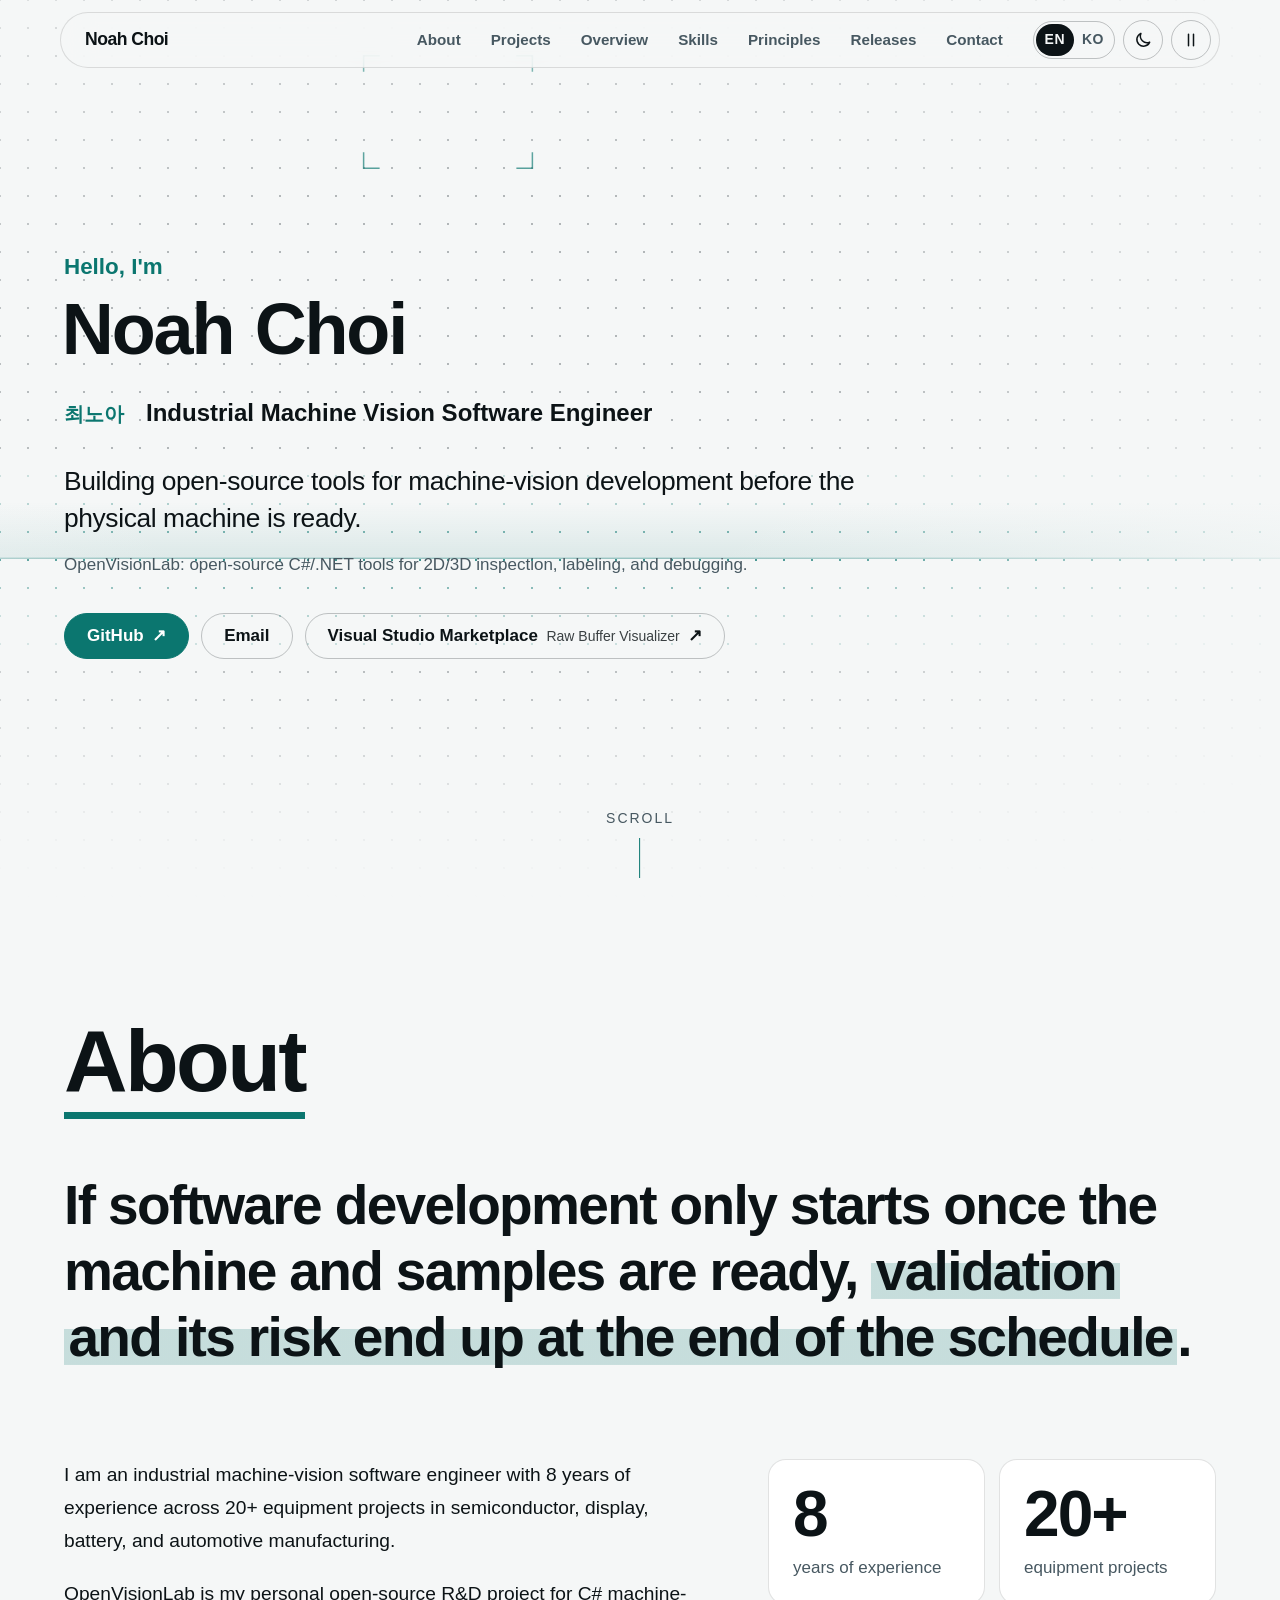
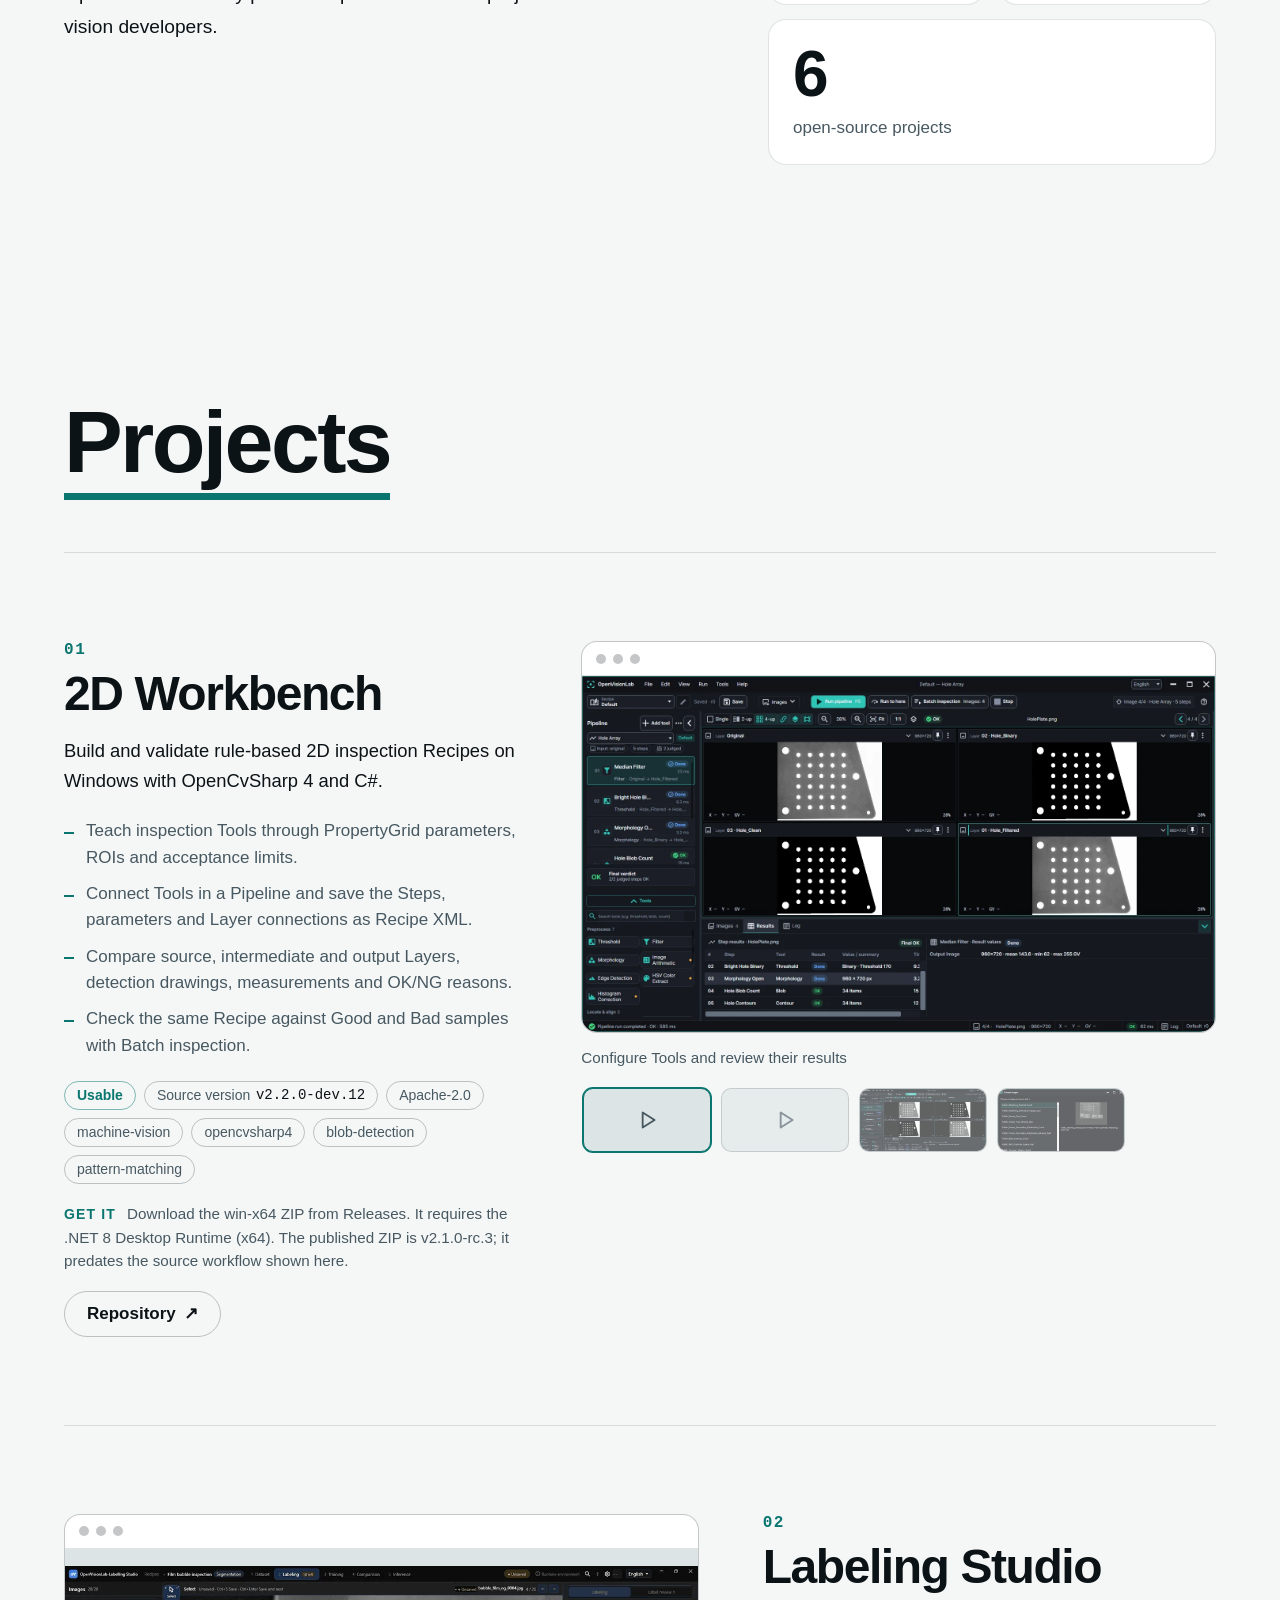
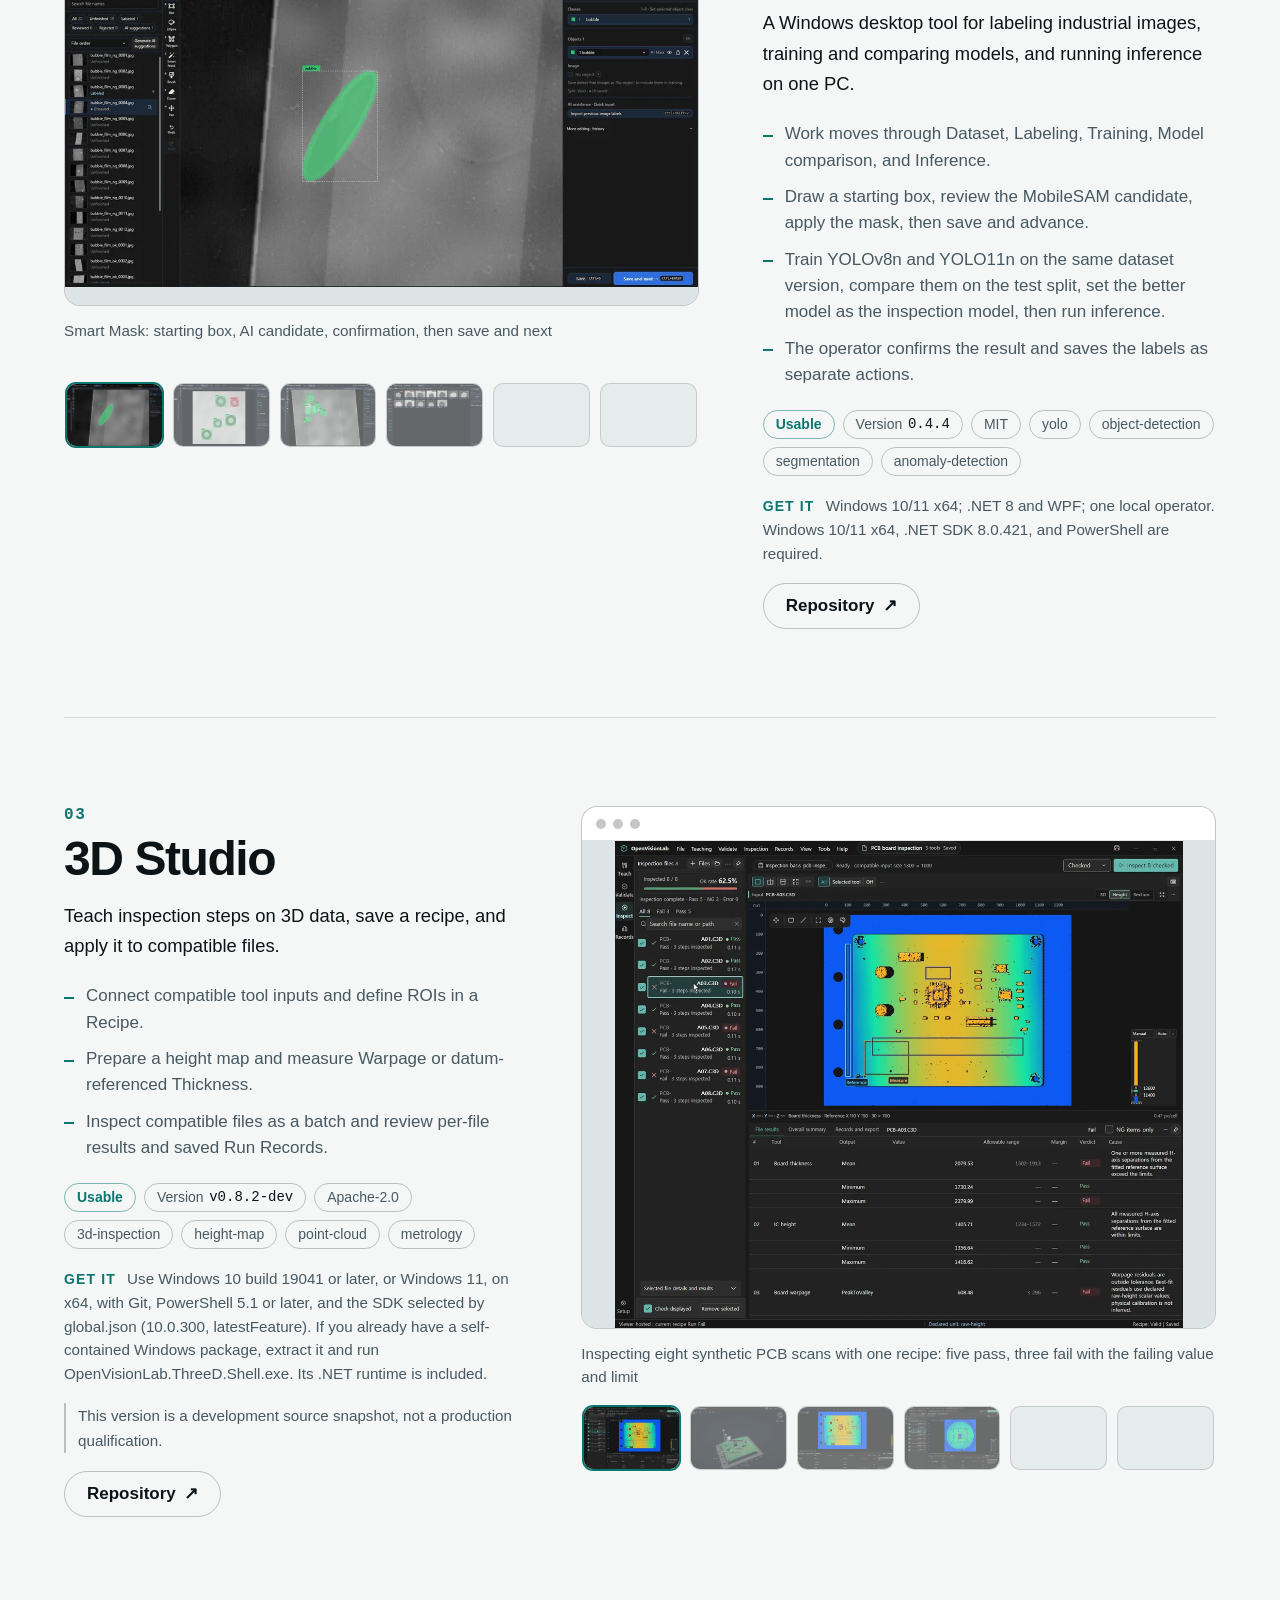
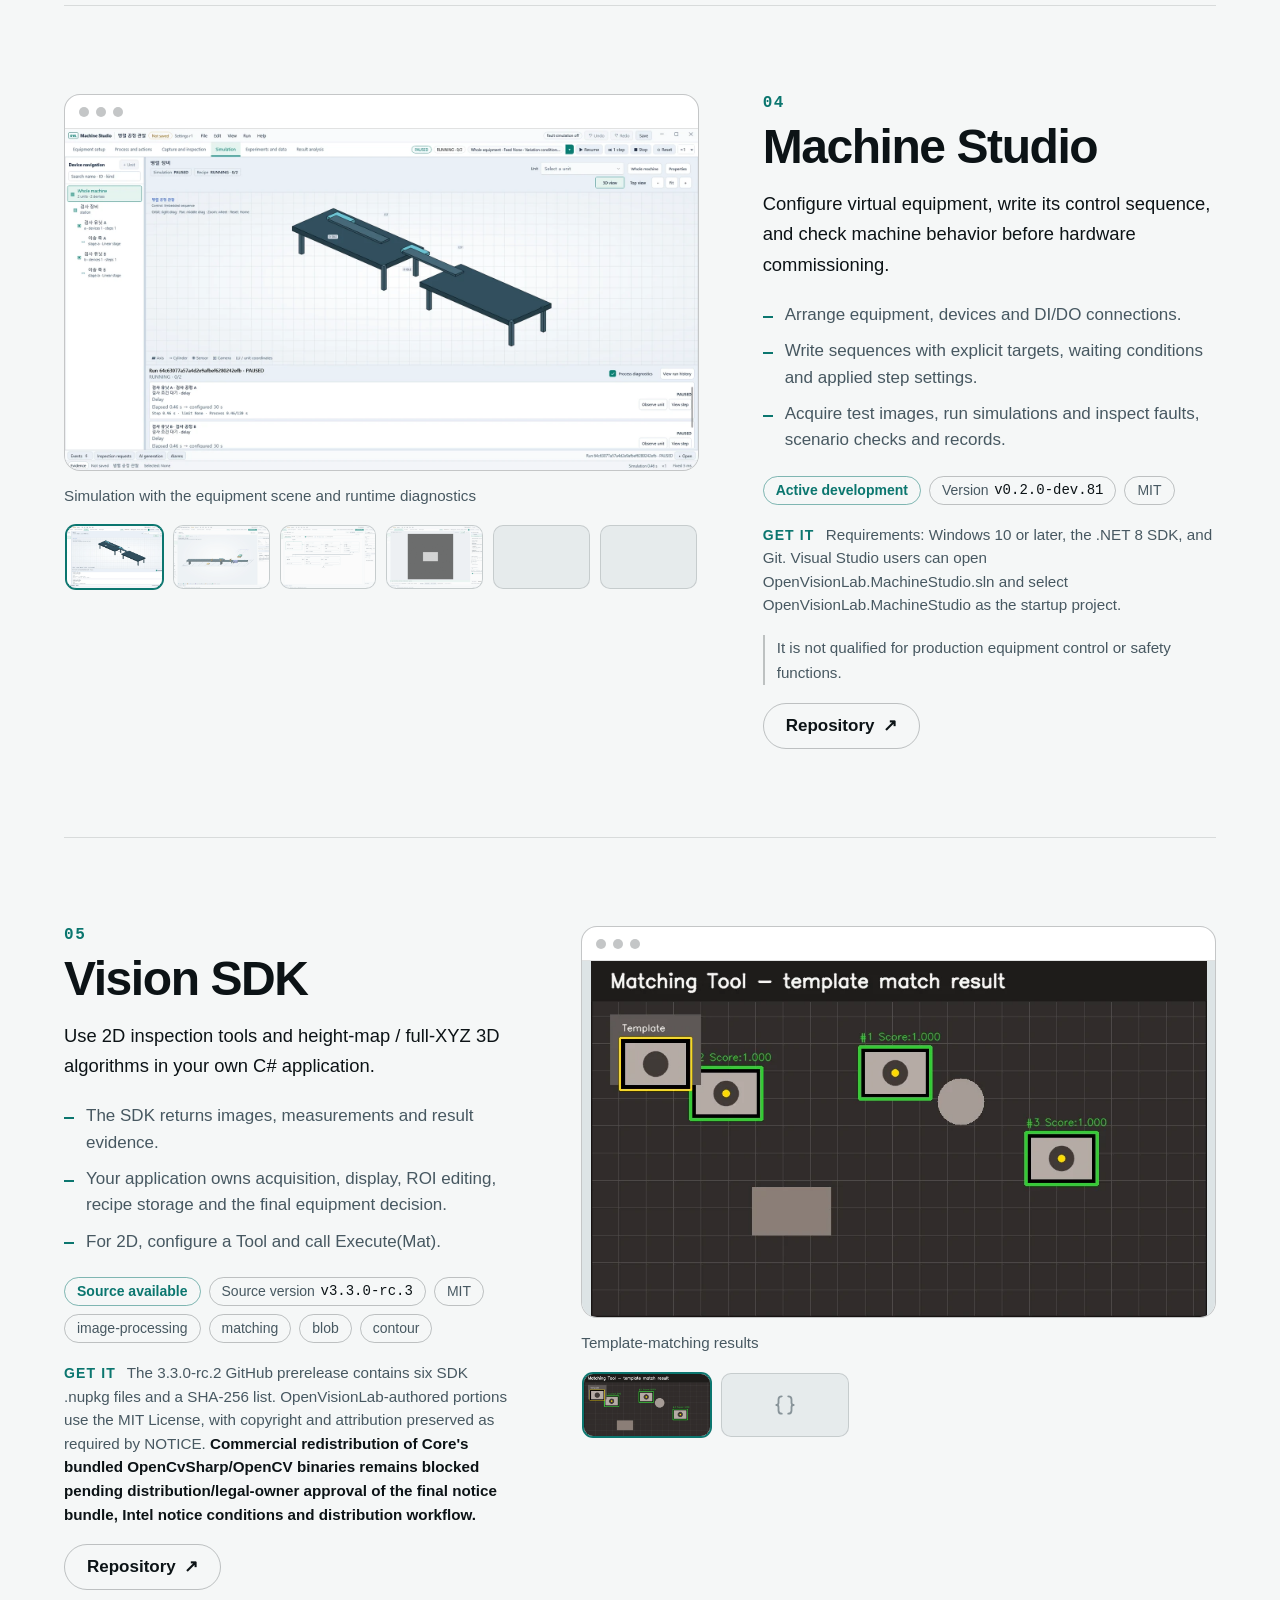
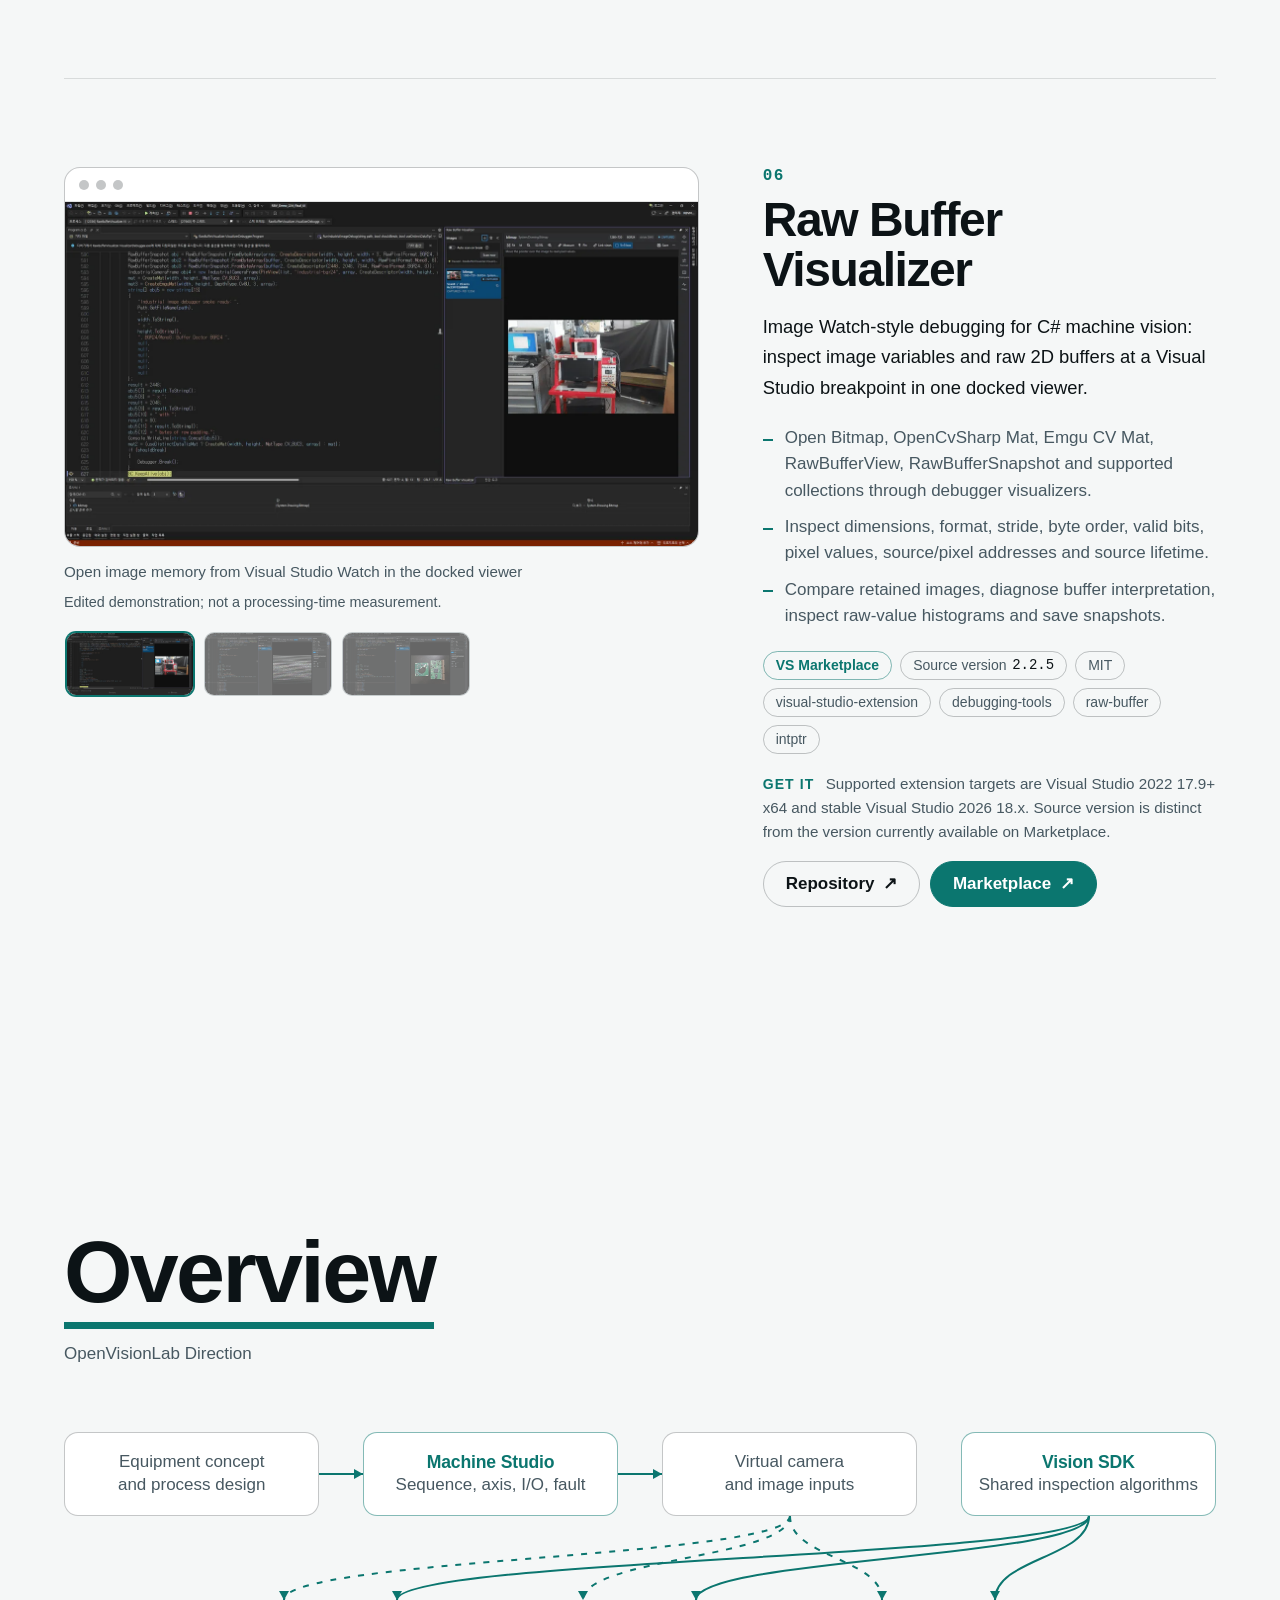
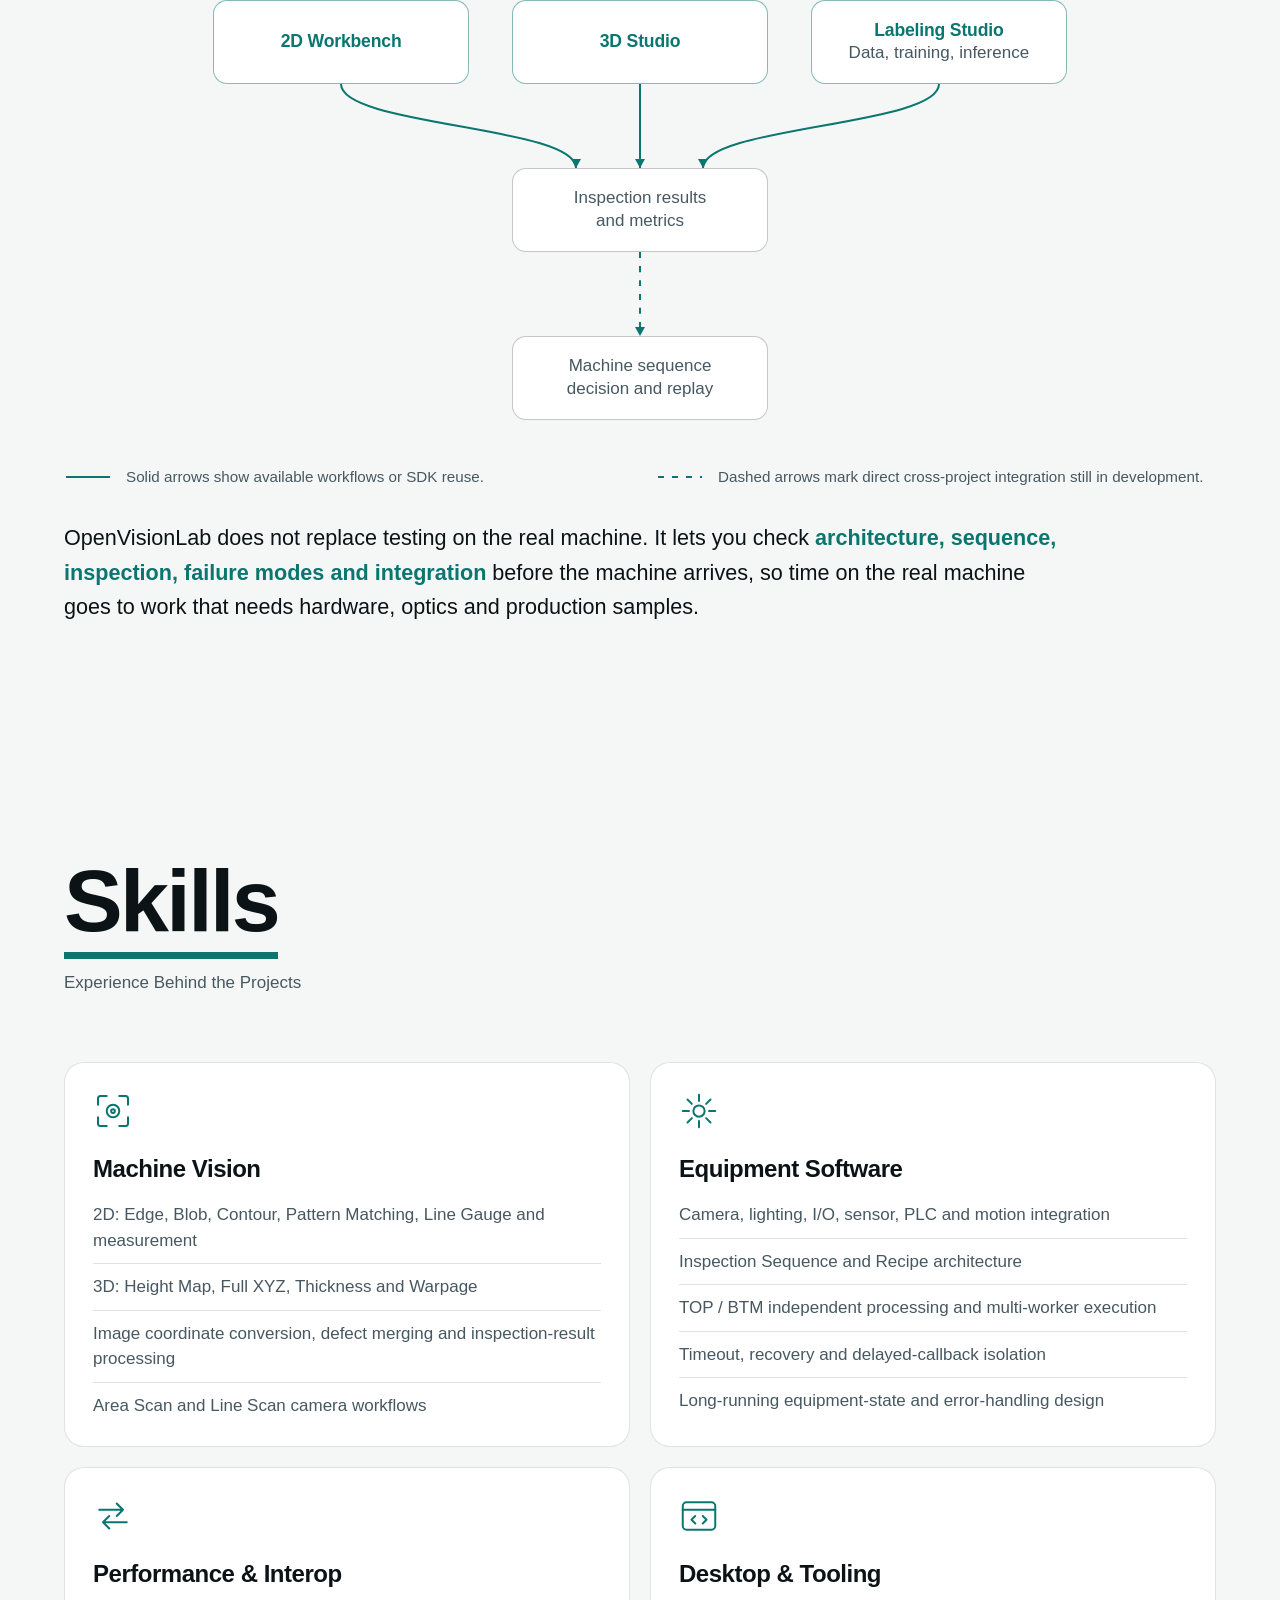
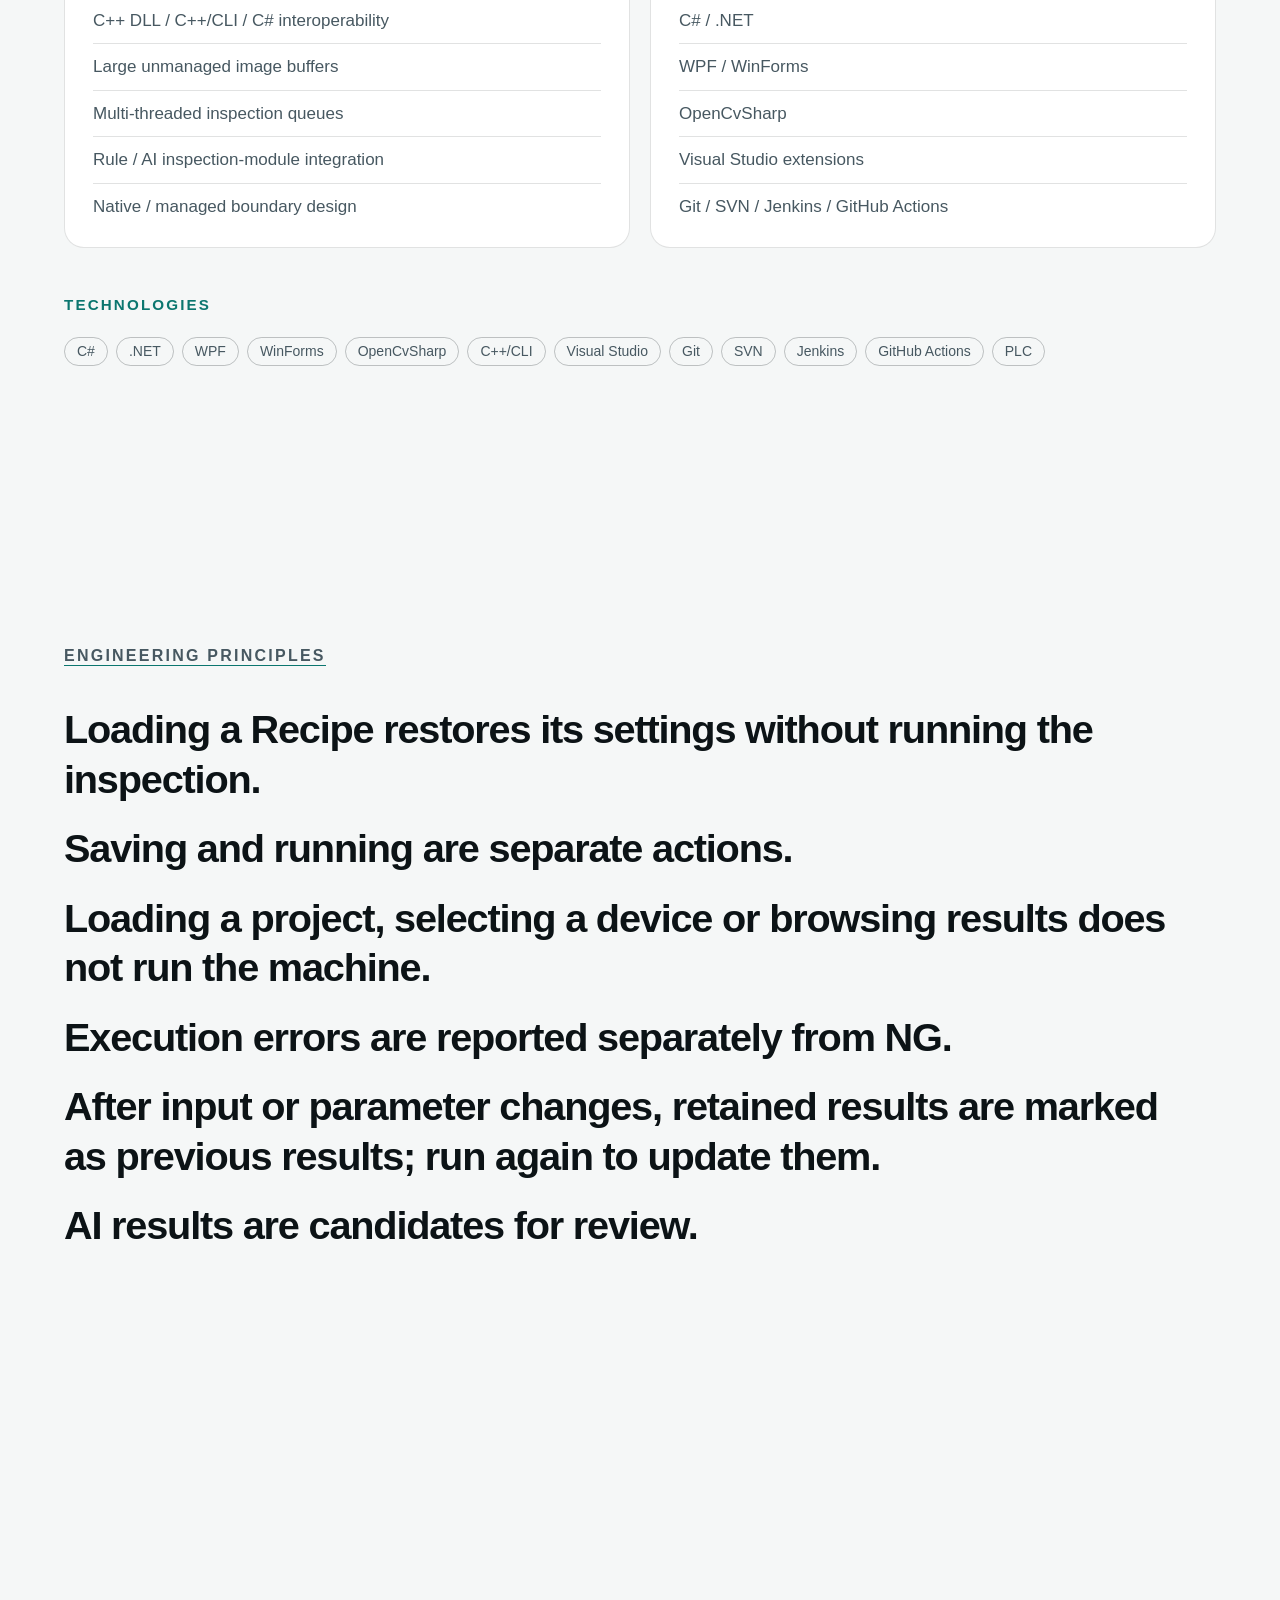
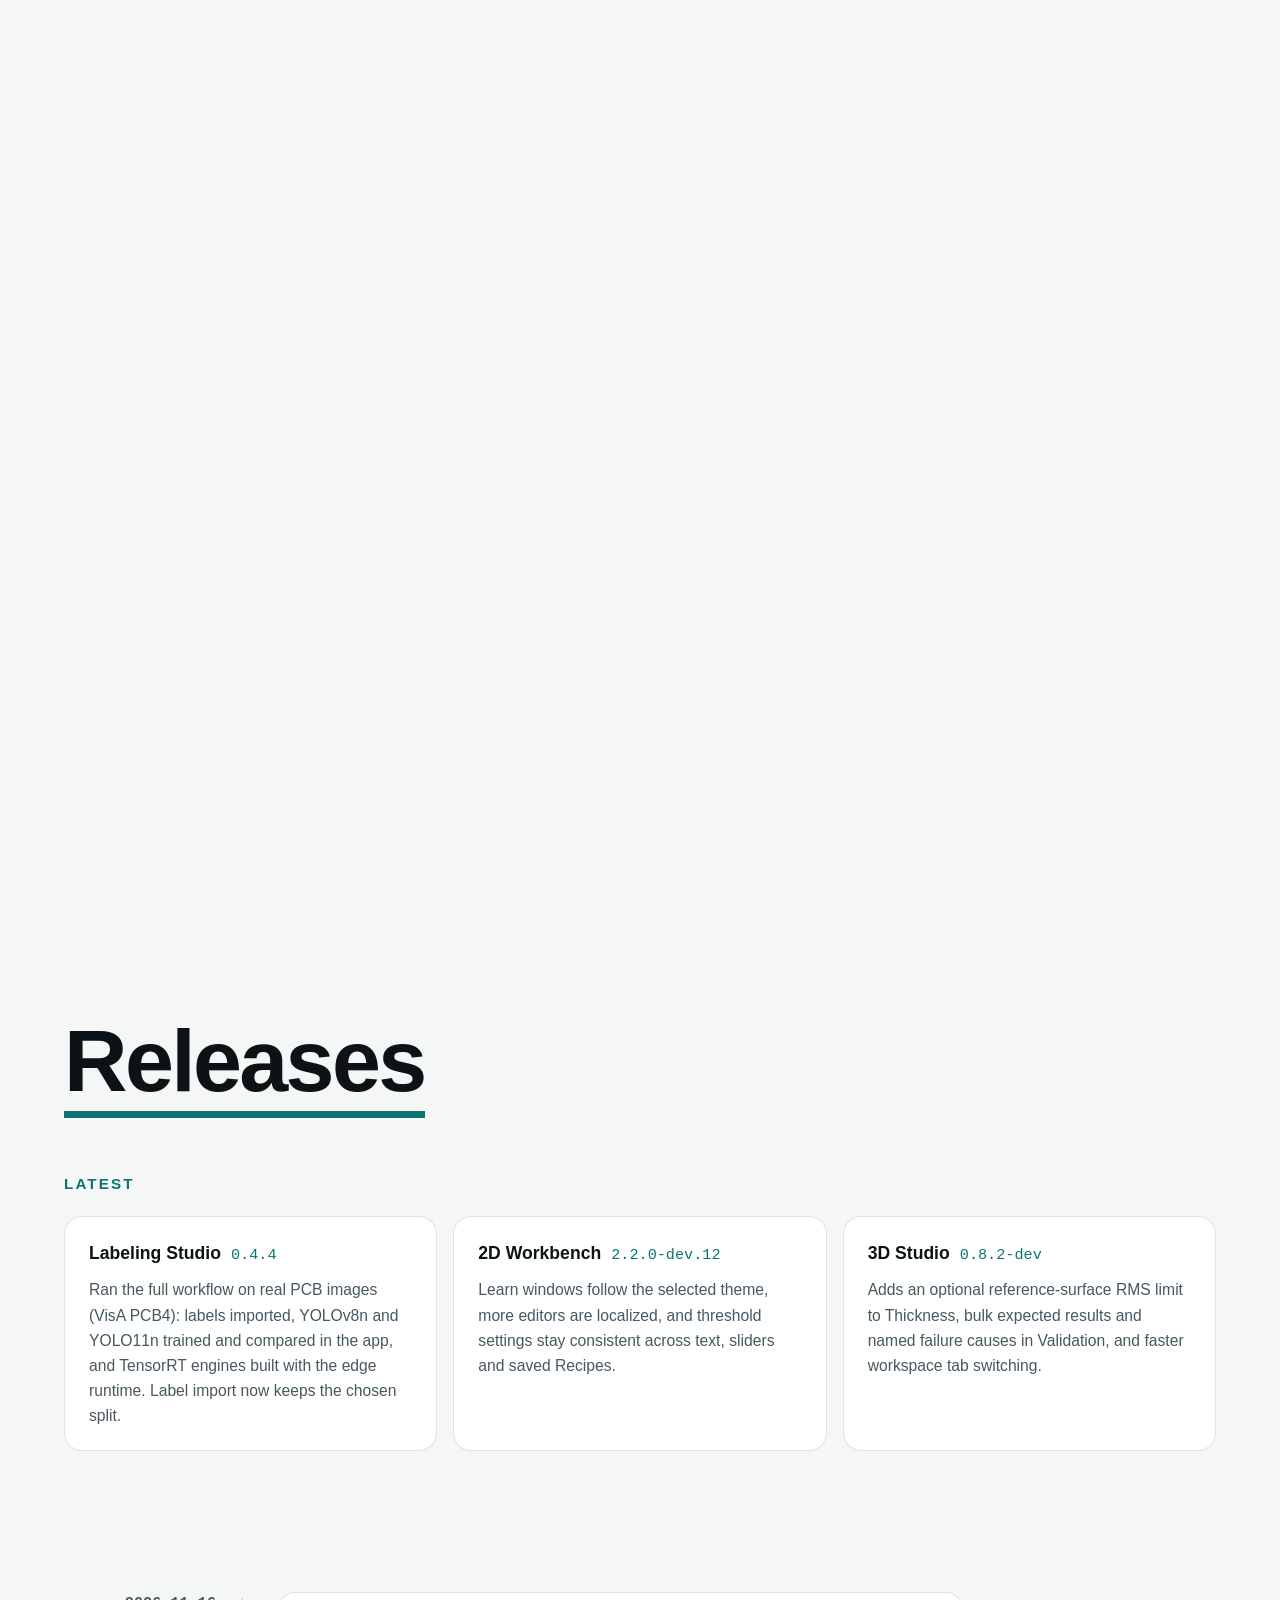
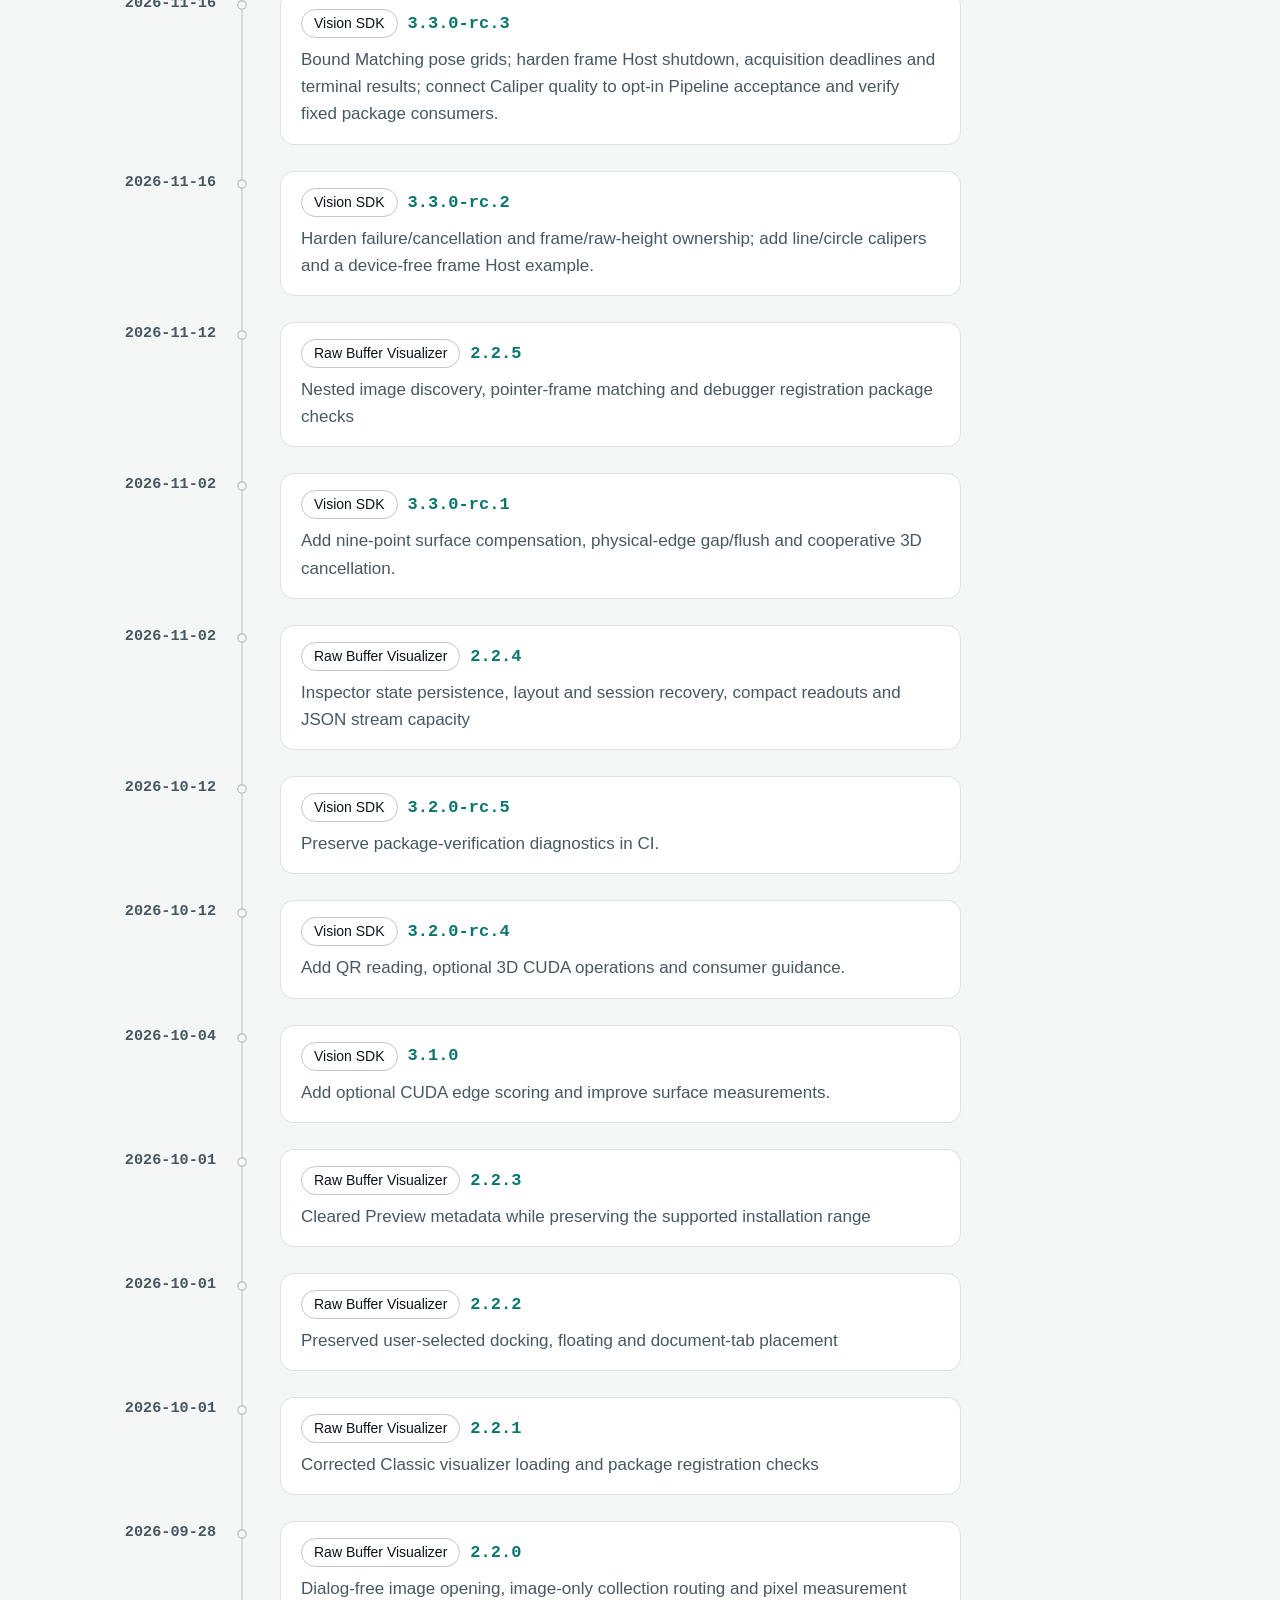
==== commit 7b6da657: "Remove GitHub star and follower counts from the site Owner decision: no popularity numbers, keep the" ====
--- a/index.html
+++ b/index.html
@@ -85,9 +85,6 @@
         <div class="stat reveal"><p class="num"><span data-count>8</span></p><p class="lbl" data-ko="년 경력" data-ko-src="tr">years of experience</p></div>
         <div class="stat reveal"><p class="num"><span data-count>20+</span></p><p class="lbl" data-ko="장비 프로젝트" data-ko-src="tr">equipment projects</p></div>
         <div class="stat reveal"><p class="num"><span data-count>6</span></p><p class="lbl" data-ko="오픈소스 프로젝트" data-ko-src="tr">open-source projects</p></div>
-        <div class="stat reveal"><p class="num"><span data-count>41</span></p><p class="lbl" data-ko="GitHub 스타" data-ko-src="tr">GitHub stars</p>
-          <p class="sub2"><span data-count>90</span> <span data-ko="팔로워" data-ko-src="tr">followers</span></p>
-          <p class="asof"><span data-ko="기준일" data-ko-src="tr">as of</span> <time datetime="2026-11-27">2026-11-27</time></p></div>
       </div>
     </div>
   </div>
@@ -95,8 +92,7 @@
 
 <section id="projects" class="sec" aria-labelledby="projects-h">
   <div class="wrap">
-    <header class="sh reveal"><h2 id="projects-h" class="ttl"><span class="u" data-ko="프로젝트" data-ko-src="tr">Projects</span></h2>
-      <p class="meta"><span data-ko="GitHub 스타 기준일" data-ko-src="tr">GitHub stars as of</span> <time datetime="2026-11-27">2026-11-27</time></p></header>
+    <header class="sh reveal"><h2 id="projects-h" class="ttl"><span class="u" data-ko="프로젝트" data-ko-src="tr">Projects</span></h2></header>
 
     <article class="row" aria-labelledby="t-ovl">
       <div class="hd reveal">
@@ -138,7 +134,6 @@
           <li class="chip"><span data-ko="소스 버전" data-ko-src="tr">Source version</span> <code>v2.2.0-dev.12</code></li>
           <li class="chip">Apache-2.0</li>
           <li class="chip">machine-vision</li><li class="chip">opencvsharp4</li><li class="chip">blob-detection</li><li class="chip">pattern-matching</li>
-          <li class="chip"><span aria-hidden="true">★</span> <span class="sr">GitHub stars</span> 15</li>
         </ul>
         <p class="get"><span class="gl" data-ko="받는 법" data-ko-src="tr">Get it</span> <span data-ko="Releases에서 win-x64 ZIP을 받습니다. .NET 8 Desktop Runtime (x64)가 필요합니다.">Download the win-x64 ZIP from Releases. It requires the .NET 8 Desktop Runtime (x64).</span> <span data-ko="공개 ZIP은 v2.1.0-rc.3이며, 이 문서에서 보여 주는 소스의 작업 흐름보다 이전 버전입니다.">The published ZIP is v2.1.0-rc.3; it predates the source workflow shown here.</span></p>
         <p class="acts"><a class="btn" href="https://github.com/Noah8218/OpenVisionLab" target="_blank" rel="noopener"><span data-ko="저장소" data-ko-src="tr">Repository</span> <span aria-hidden="true">↗</span></a></p>
@@ -195,7 +190,6 @@
           <li class="chip"><span data-ko="버전" data-ko-src="tr">Version</span> <code>0.4.4</code></li>
           <li class="chip">MIT</li>
           <li class="chip">yolo</li><li class="chip">object-detection</li><li class="chip">segmentation</li><li class="chip">anomaly-detection</li>
-          <li class="chip"><span aria-hidden="true">★</span> <span class="sr">GitHub stars</span> 6</li>
         </ul>
         <p class="get"><span class="gl" data-ko="받는 법" data-ko-src="tr">Get it</span> <span data-ko="Windows 10/11 x64, .NET 8과 WPF 기반이며, 작업자 한 명이 한 PC에서 쓰는 환경입니다.">Windows 10/11 x64; .NET 8 and WPF; one local operator.</span> <span data-ko="Windows 10/11 x64, .NET SDK 8.0.421, PowerShell이 필요합니다.">Windows 10/11 x64, .NET SDK 8.0.421, and PowerShell are required.</span></p>
         <p class="acts"><a class="btn" href="https://github.com/Noah8218/OpenVisionLab-Labeling-Studio" target="_blank" rel="noopener"><span data-ko="저장소" data-ko-src="tr">Repository</span> <span aria-hidden="true">↗</span></a></p>
@@ -247,7 +241,6 @@
           <li class="chip"><span data-ko="버전" data-ko-src="tr">Version</span> <code>v0.8.2-dev</code></li>
           <li class="chip">Apache-2.0</li>
           <li class="chip">3d-inspection</li><li class="chip">height-map</li><li class="chip">point-cloud</li><li class="chip">metrology</li>
-          <li class="chip"><span aria-hidden="true">★</span> <span class="sr">GitHub stars</span> 5</li>
         </ul>
         <p class="get"><span class="gl" data-ko="받는 법" data-ko-src="tr">Get it</span> <span data-ko="Windows 10 build 19041 이상 또는 Windows 11 x64, Git, PowerShell 5.1 이상과 global.json이 선택하는 SDK(10.0.300, latestFeature)가 필요합니다.">Use Windows 10 build 19041 or later, or Windows 11, on x64, with Git, PowerShell 5.1 or later, and the SDK selected by global.json (10.0.300, latestFeature).</span> <span data-ko="자체 실행형 Windows 패키지가 있다면 압축을 풀고 OpenVisionLab.ThreeD.Shell.exe를 실행합니다. .NET 런타임이 포함되어 있습니다.">If you already have a self-contained Windows package, extract it and run OpenVisionLab.ThreeD.Shell.exe. Its .NET runtime is included.</span></p>
         <p class="note" data-ko="현재 버전은 개발용 소스 스냅샷이며, 운영 환경 검증 완료를 뜻하지 않습니다.">This version is a development source snapshot, not a production qualification.</p>
@@ -299,7 +292,6 @@
           <li class="chip st" data-ko="개발 중" data-ko-src="tr">Active development</li>
           <li class="chip"><span data-ko="버전" data-ko-src="tr">Version</span> <code>v0.2.0-dev.81</code></li>
           <li class="chip">MIT</li>
-          <li class="chip"><span aria-hidden="true">★</span> <span class="sr">GitHub stars</span> 1</li>
         </ul>
         <p class="get"><span class="gl" data-ko="받는 법" data-ko-src="tr">Get it</span> <span data-ko="Windows 10 이상, .NET 8 SDK와 Git이 필요합니다.">Requirements: Windows 10 or later, the .NET 8 SDK, and Git.</span> <span data-ko="Visual Studio에서는 OpenVisionLab.MachineStudio.sln을 열고 시작 프로젝트를 OpenVisionLab.MachineStudio로 지정합니다.">Visual Studio users can open OpenVisionLab.MachineStudio.sln and select OpenVisionLab.MachineStudio as the startup project.</span></p>
         <p class="note" data-ko="생산 장비 제어나 안전 기능에 사용하도록 검증되지 않았습니다.">It is not qualified for production equipment control or safety functions.</p>
@@ -340,7 +332,6 @@
           <li class="chip"><span data-ko="소스 버전" data-ko-src="tr">Source version</span> <code>v3.3.0-rc.3</code></li>
           <li class="chip">MIT</li>
           <li class="chip">image-processing</li><li class="chip">matching</li><li class="chip">blob</li><li class="chip">contour</li>
-          <li class="chip"><span aria-hidden="true">★</span> <span class="sr">GitHub stars</span> 10</li>
         </ul>
         <p class="get"><span class="gl" data-ko="받는 법" data-ko-src="tr">Get it</span> <span data-ko="3.3.0-rc.2 GitHub 사전 릴리스에는 SDK .nupkg 6개와 SHA-256 목록이 있습니다.">The 3.3.0-rc.2 GitHub prerelease contains six SDK .nupkg files and a SHA-256 list.</span> <span data-ko="OpenVisionLab이 작성한 부분은 MIT License를 따르며 NOTICE에 따라 필요한 저작권·기여 고지를 보존해야 합니다.">OpenVisionLab-authored portions use the MIT License, with copyright and attribution preserved as required by NOTICE.</span> <strong data-ko="Core에 번들된 OpenCvSharp/OpenCV 바이너리의 상업적 재배포는 최종 고지 묶음, Intel 고지 조건과 배포 절차에 대한 배포·법무 책임자의 승인 전까지 차단 상태입니다.">Commercial redistribution of Core's bundled OpenCvSharp/OpenCV binaries remains blocked pending distribution/legal-owner approval of the final notice bundle, Intel notice conditions and distribution workflow.</strong></p>
         <p class="acts"><a class="btn" href="https://github.com/Noah8218/OpenVisionLab-Vision-SDK" target="_blank" rel="noopener"><span data-ko="저장소" data-ko-src="tr">Repository</span> <span aria-hidden="true">↗</span></a></p>
@@ -386,7 +377,6 @@
           <li class="chip"><span data-ko="소스 버전" data-ko-src="tr">Source version</span> <code>2.2.5</code></li>
           <li class="chip">MIT</li>
           <li class="chip">visual-studio-extension</li><li class="chip">debugging-tools</li><li class="chip">raw-buffer</li><li class="chip">intptr</li>
-          <li class="chip"><span aria-hidden="true">★</span> <span class="sr">GitHub stars</span> 4</li>
         </ul>
         <p class="get"><span class="gl" data-ko="받는 법" data-ko-src="tr">Get it</span> <span data-ko="지원하는 확장 대상은 Visual Studio 2022 17.9+ x64와 안정판 Visual Studio 2026 18.x입니다." data-ko-src="tr">Supported extension targets are Visual Studio 2022 17.9+ x64 and stable Visual Studio 2026 18.x.</span> <span data-ko="소스 버전은 현재 Marketplace에서 받을 수 있는 버전과 별개입니다." data-ko-src="tr">Source version is distinct from the version currently available on Marketplace.</span></p>
         <p class="acts"><a class="btn" href="https://github.com/Noah8218/RawBufferVisualizer" target="_blank" rel="noopener"><span data-ko="저장소" data-ko-src="tr">Repository</span> <span aria-hidden="true">↗</span></a>
--- a/css/style.css
+++ b/css/style.css
@@ -128,9 +128,7 @@
 .stat{padding:22px 24px;border:1px solid var(--line);border-radius:18px;background:var(--card)}
 .num{font-size:clamp(2.6rem,5vw,4rem);font-weight:800;letter-spacing:-.03em;line-height:1;font-variant-numeric:tabular-nums}
 .lbl{margin-top:8px;color:var(--muted)}
-.sub2{margin-top:12px;font-weight:700}
-.sub2 span:first-child{font-size:1.6rem;letter-spacing:-.03em;font-variant-numeric:tabular-nums}
-.asof{margin-top:10px;color:var(--muted);font-size:.95rem}
+.stat:last-child:nth-child(odd){grid-column:1/-1}
 
 /* projects */
 .row{display:grid;grid-template-columns:minmax(0,5fr) minmax(0,7fr);grid-template-rows:auto 1fr;grid-template-areas:"hd vw" "dt vw";column-gap:clamp(28px,5vw,72px);padding-block:clamp(48px,7vw,88px);border-top:1px solid var(--line)}
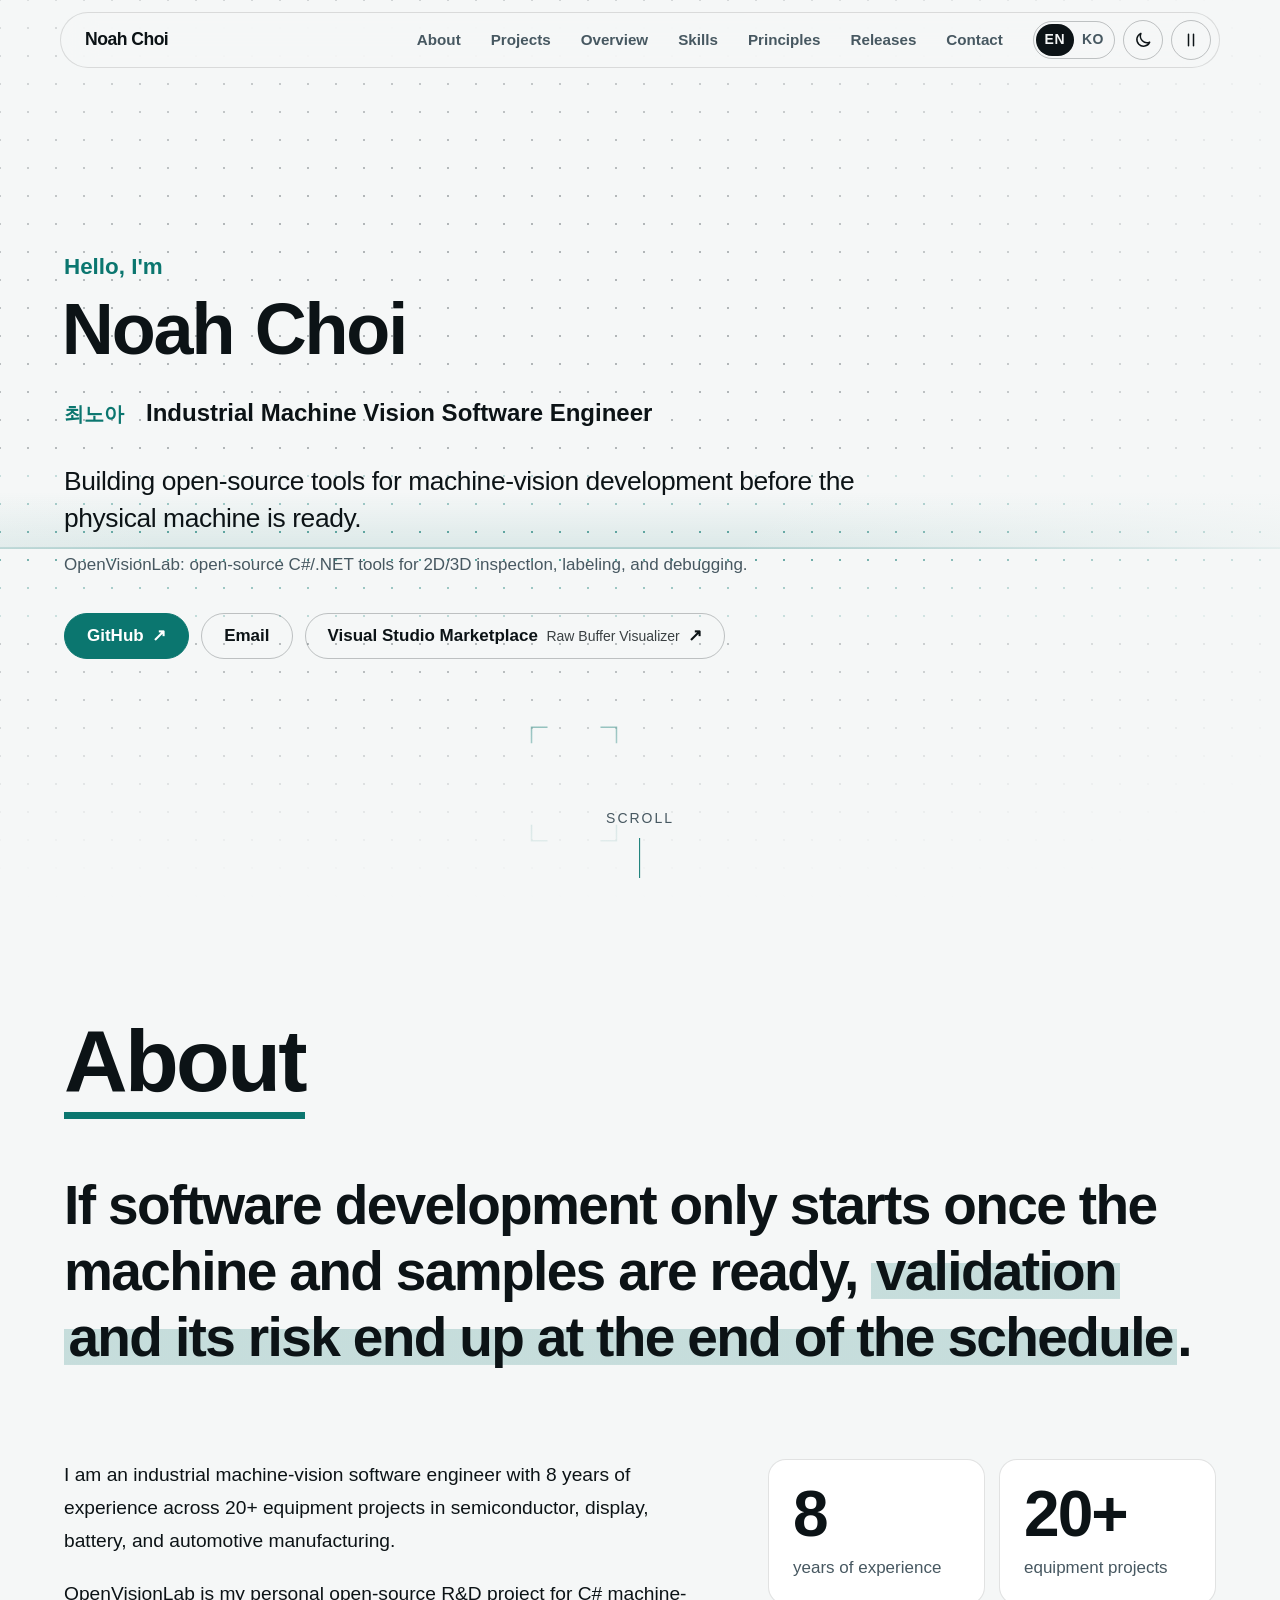
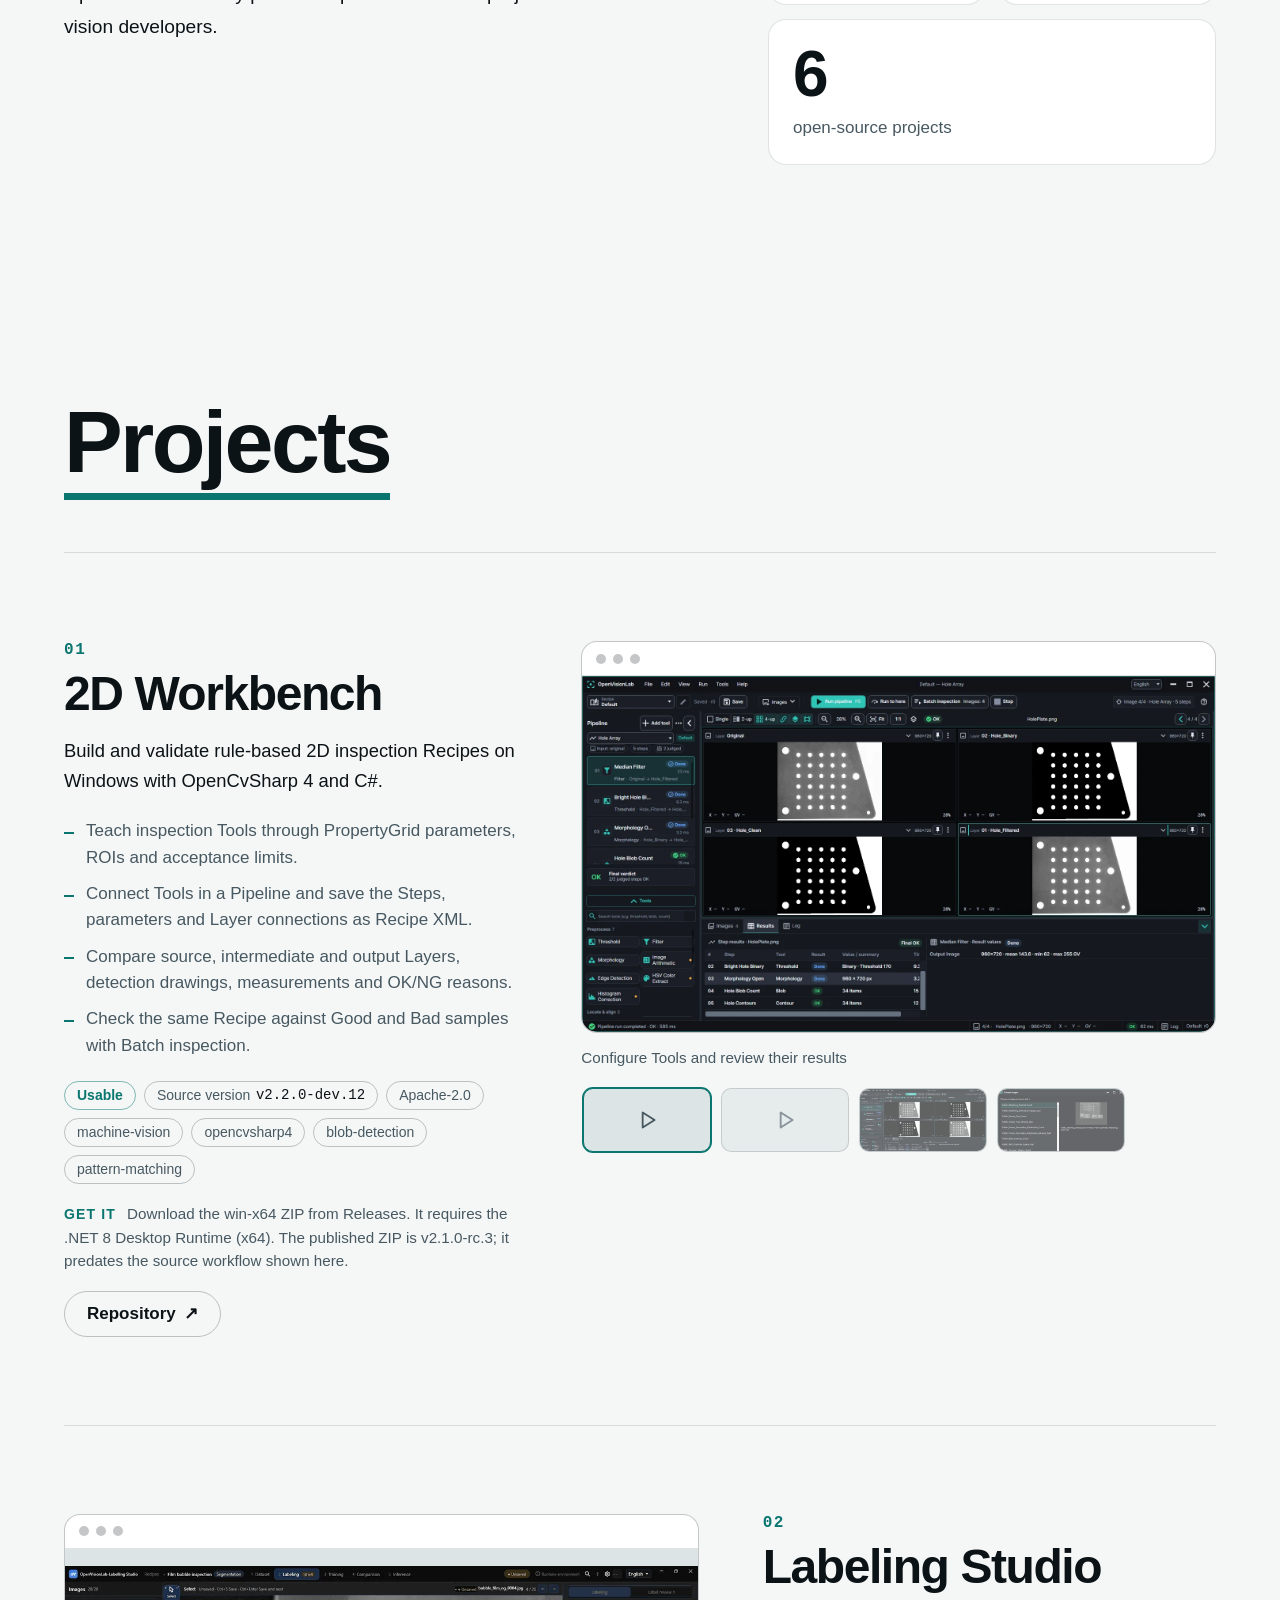
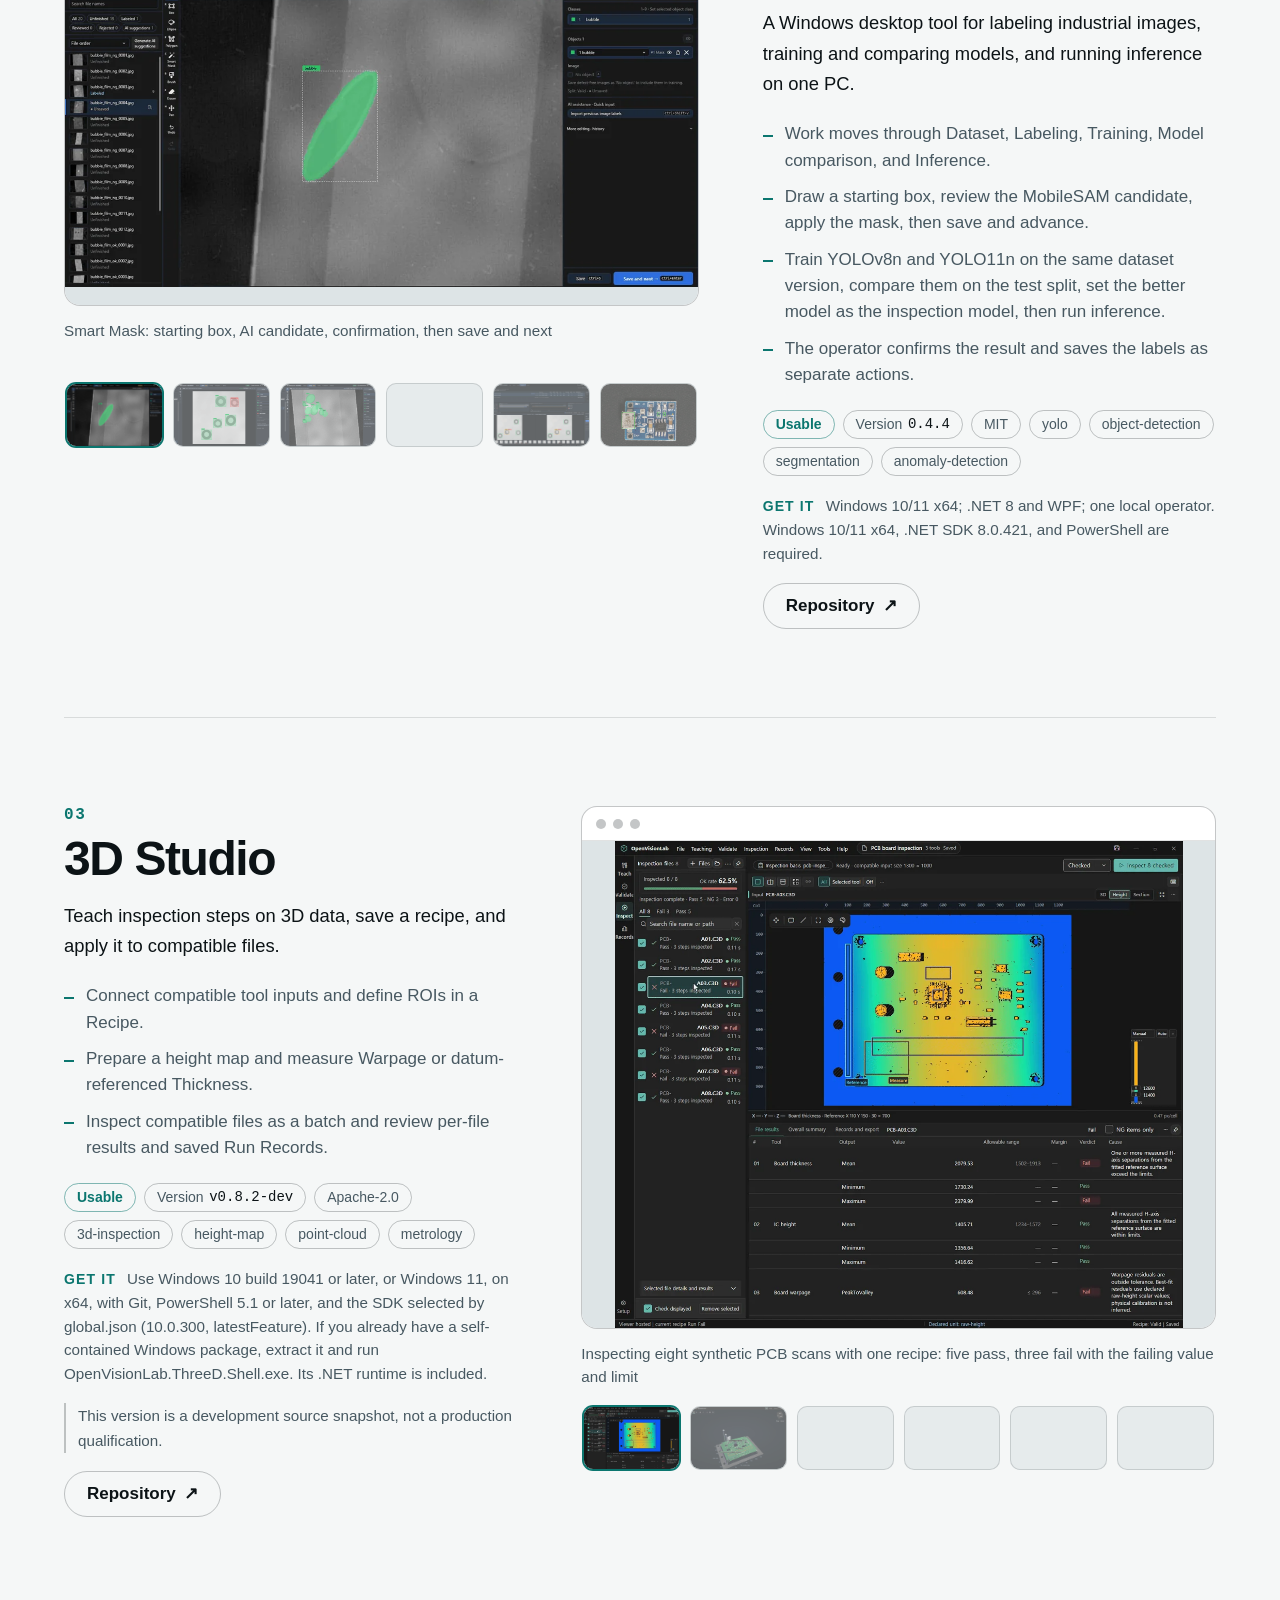
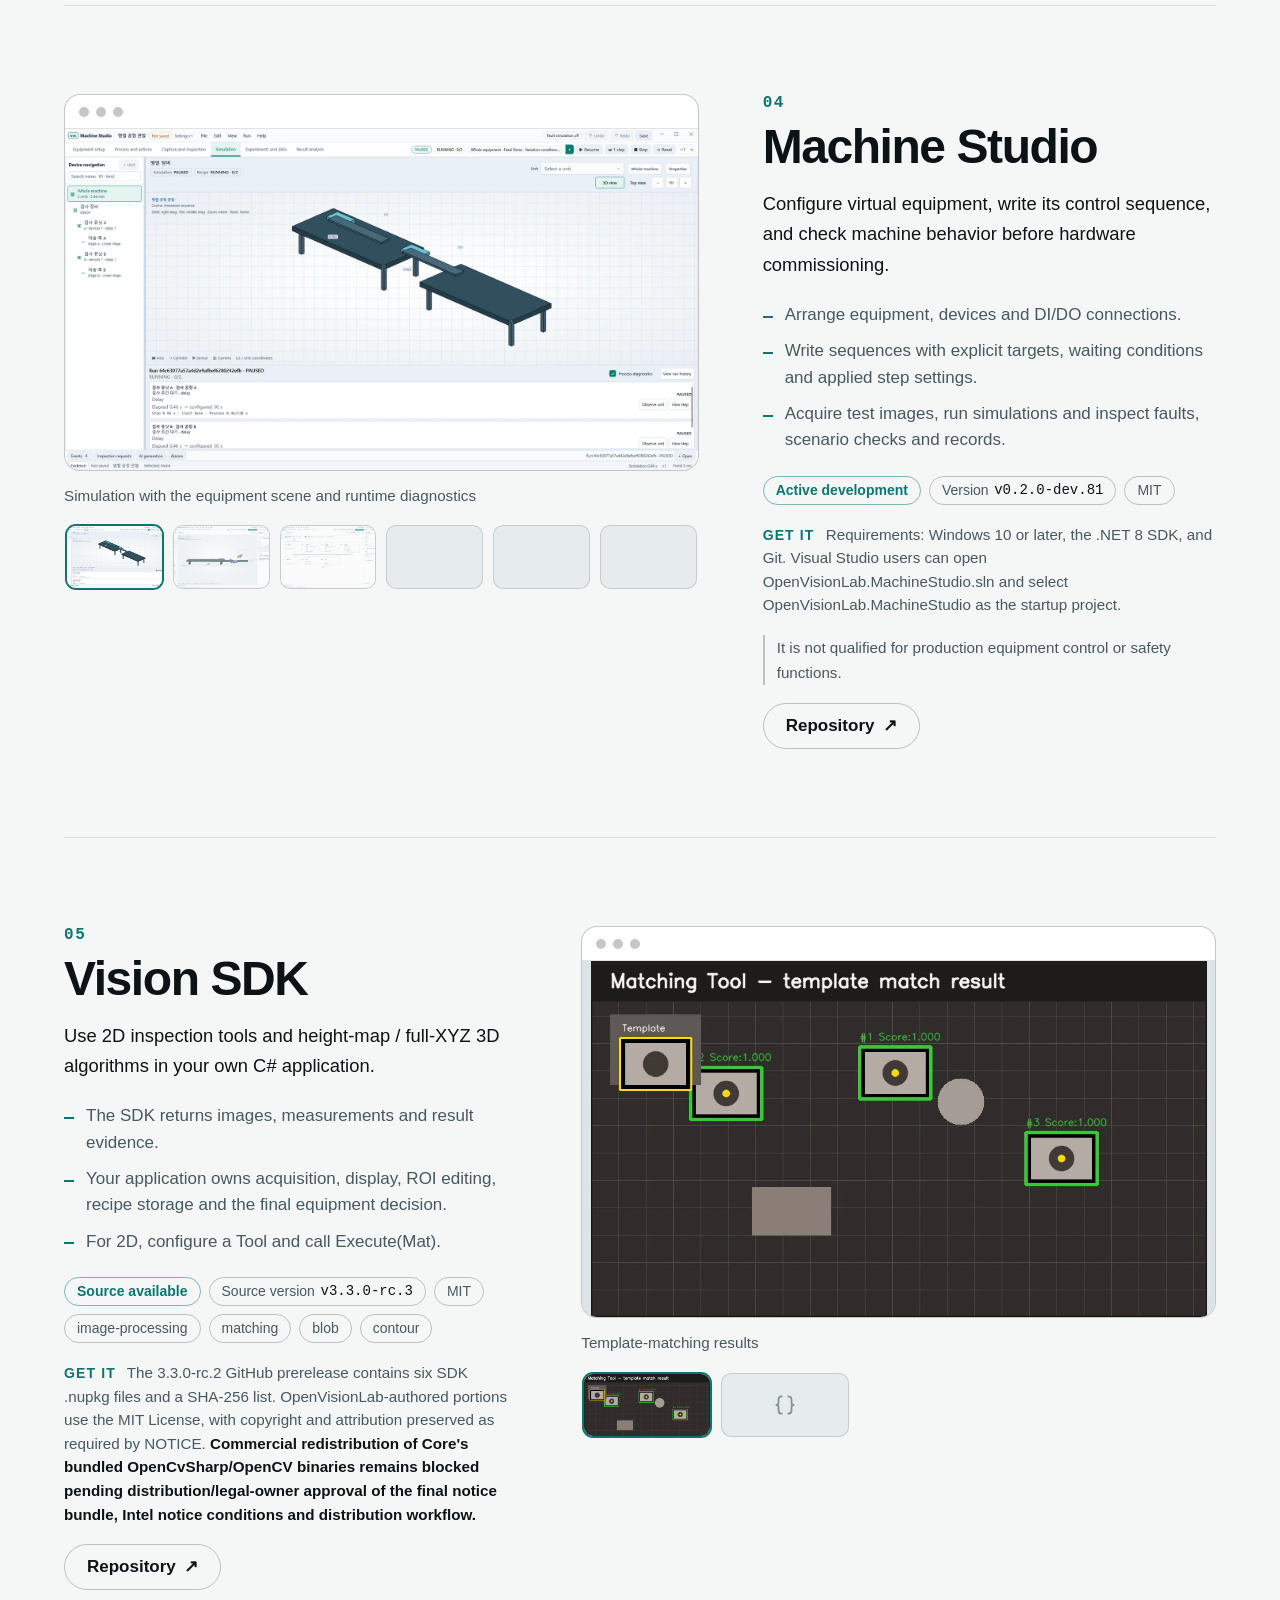
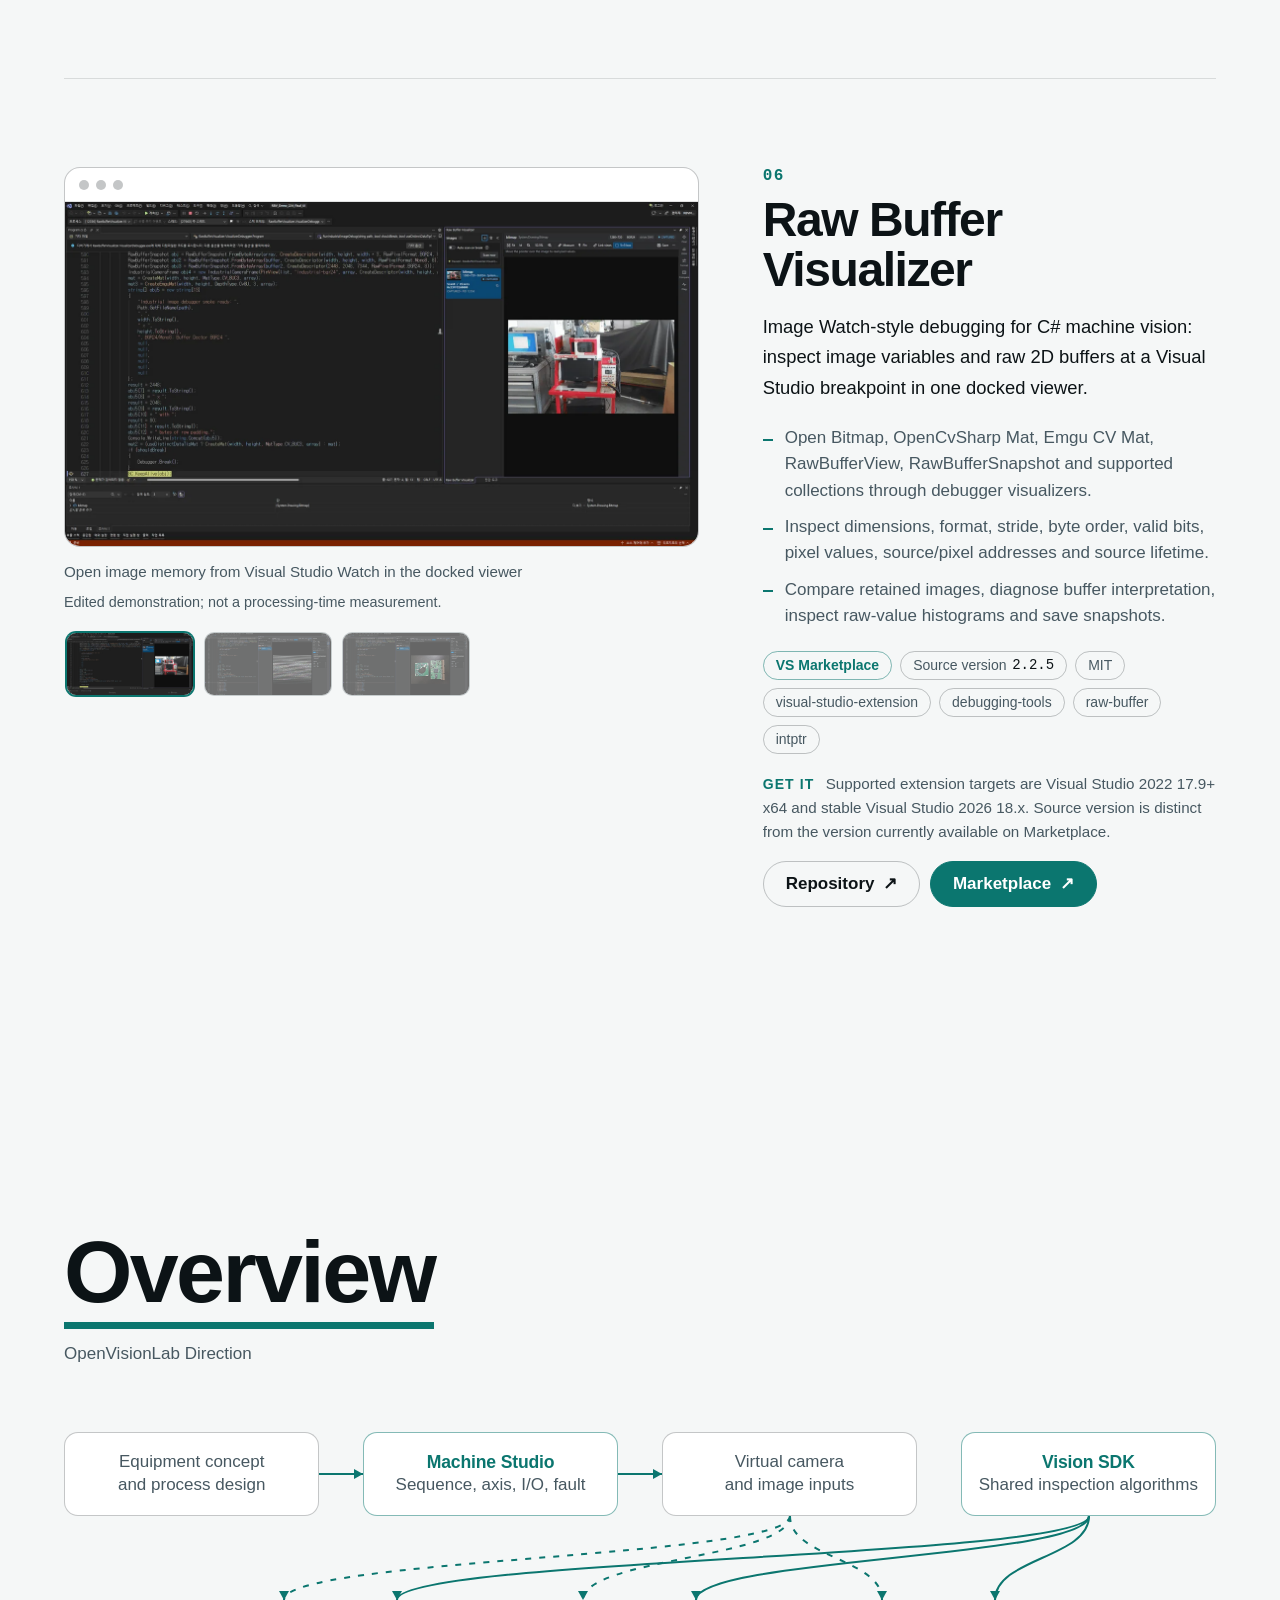
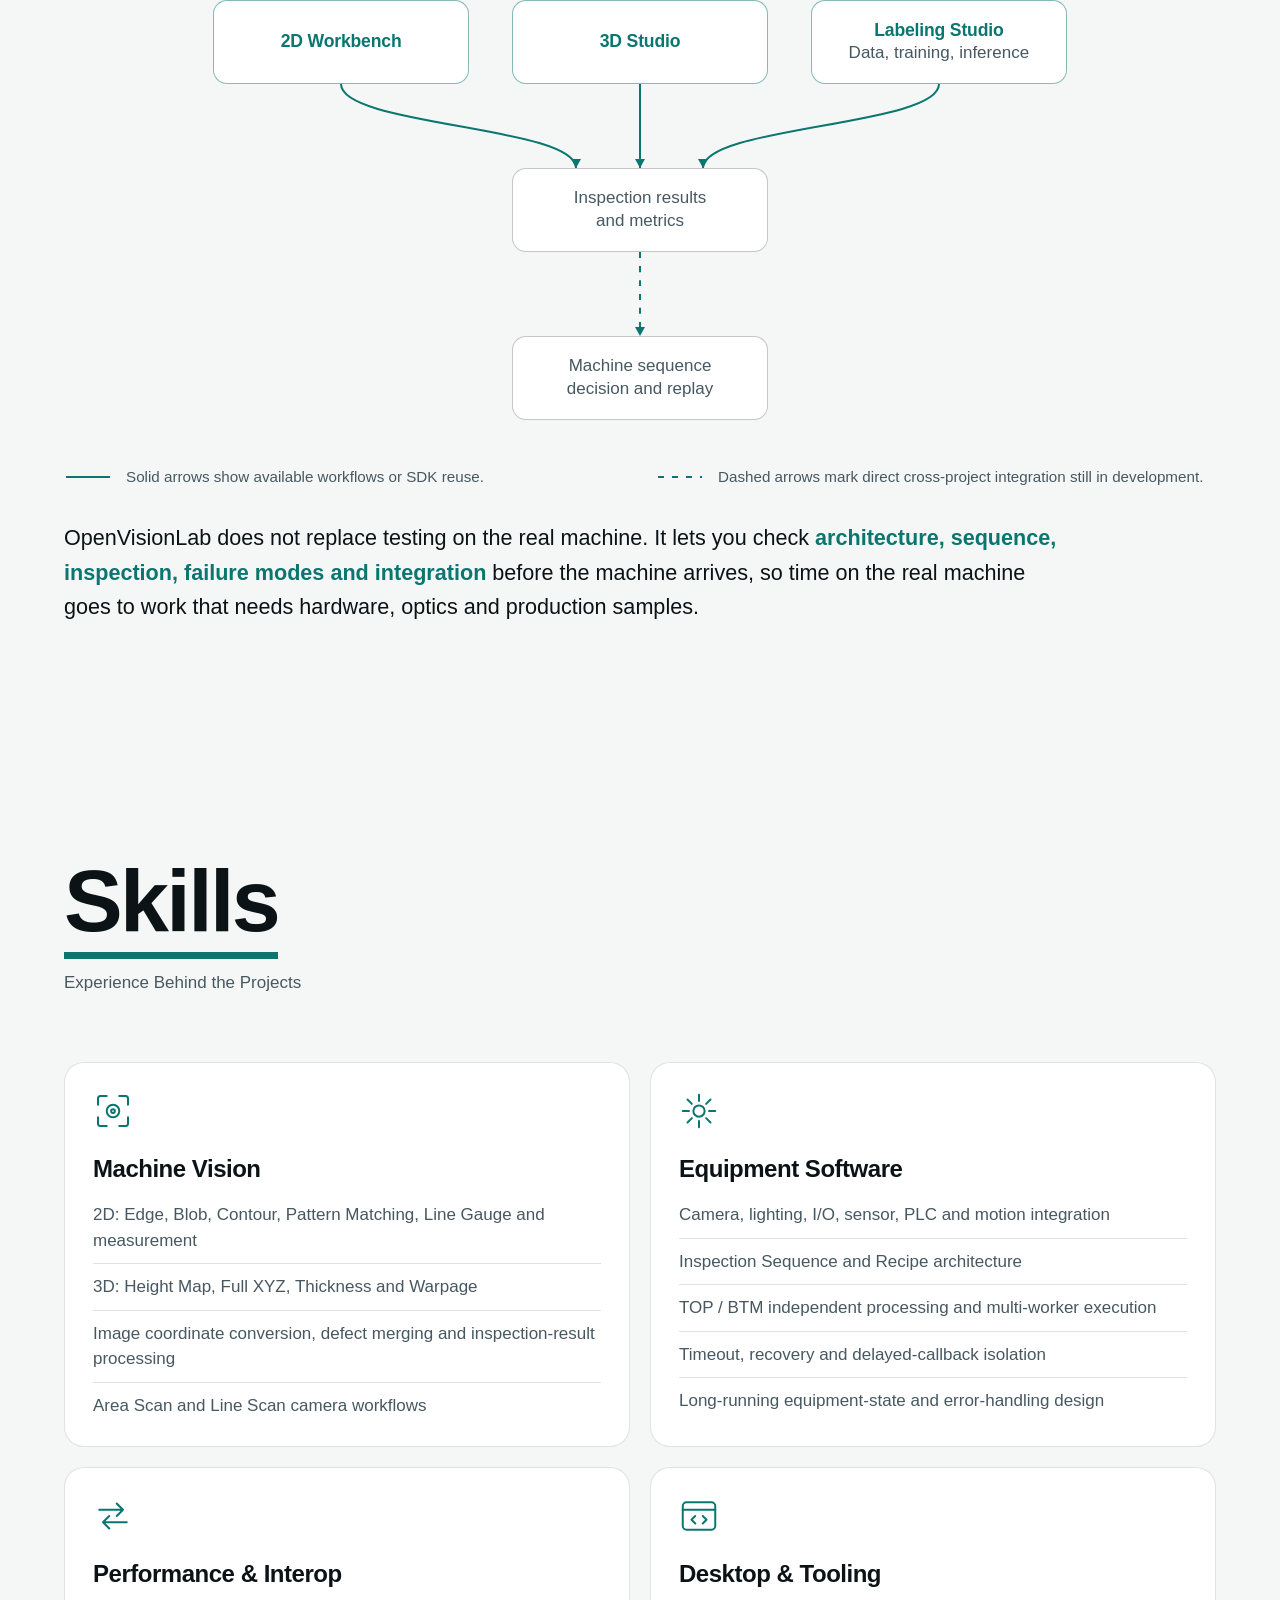
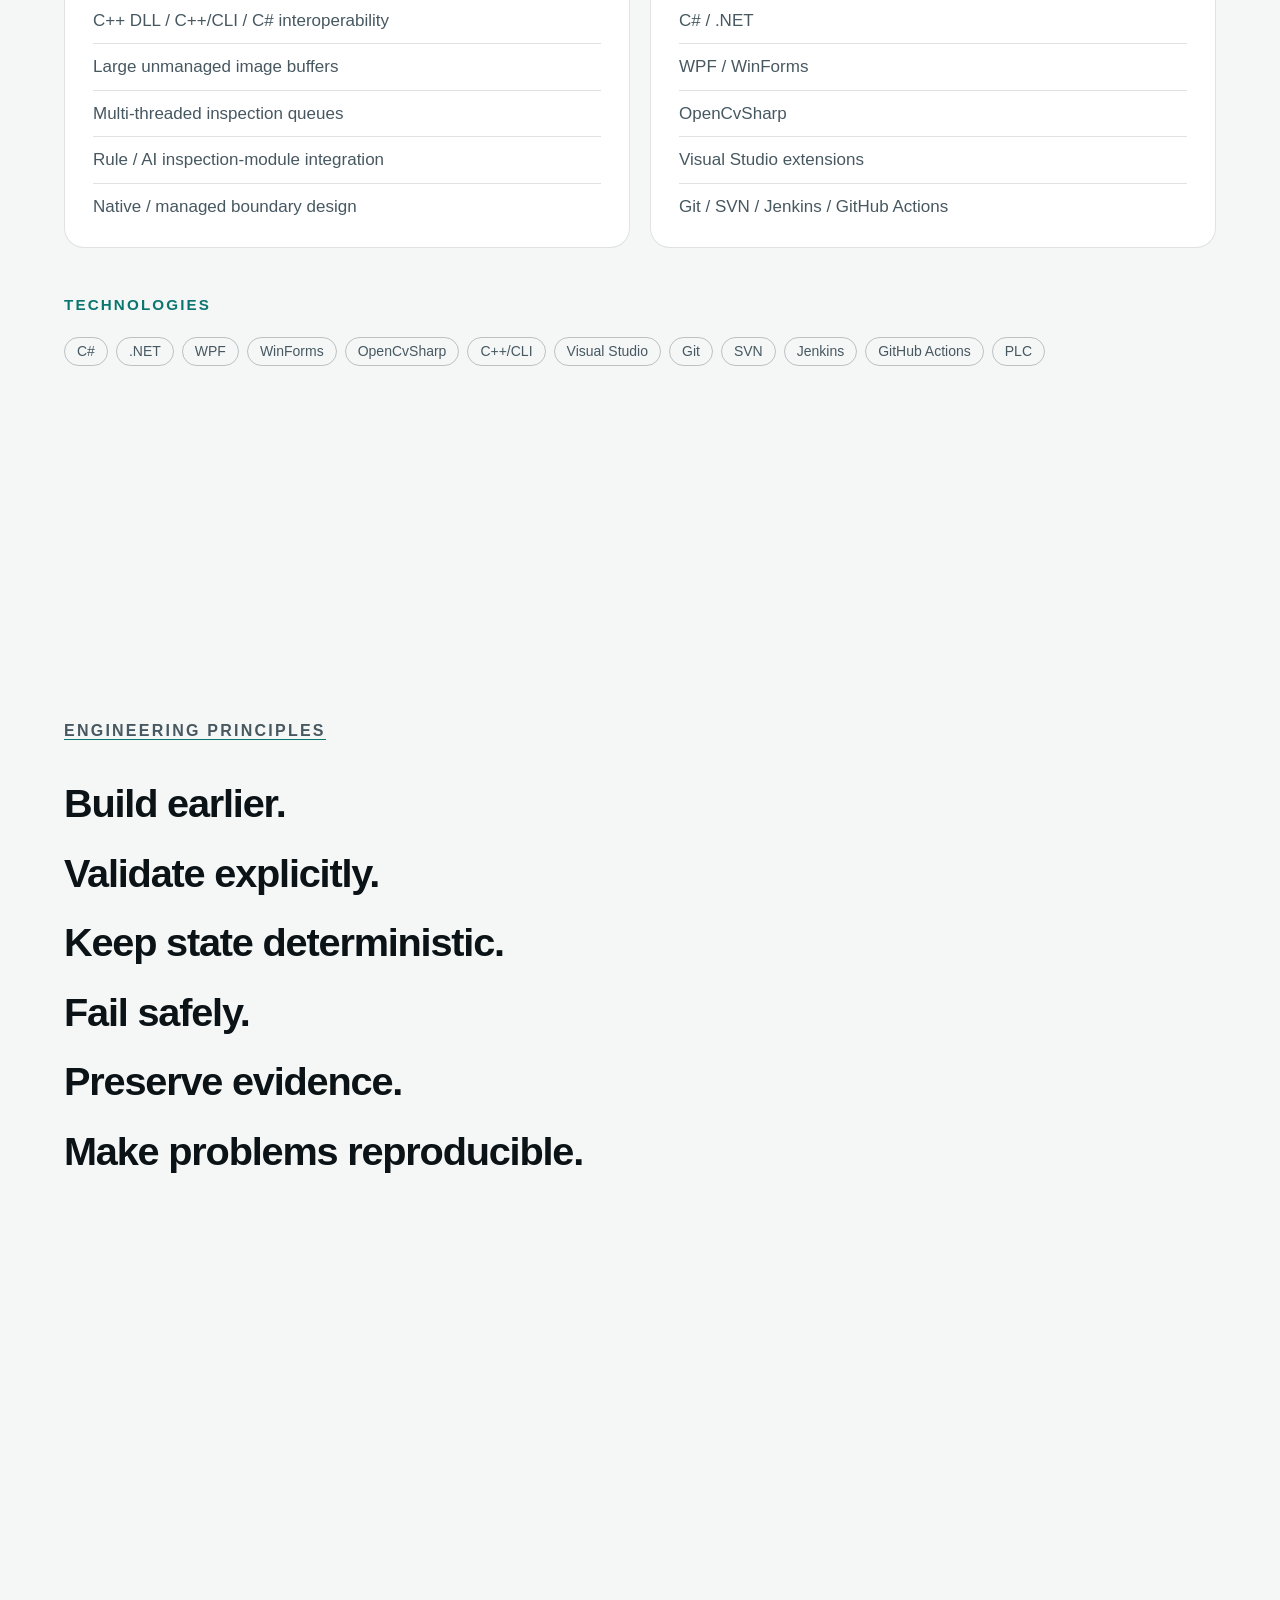
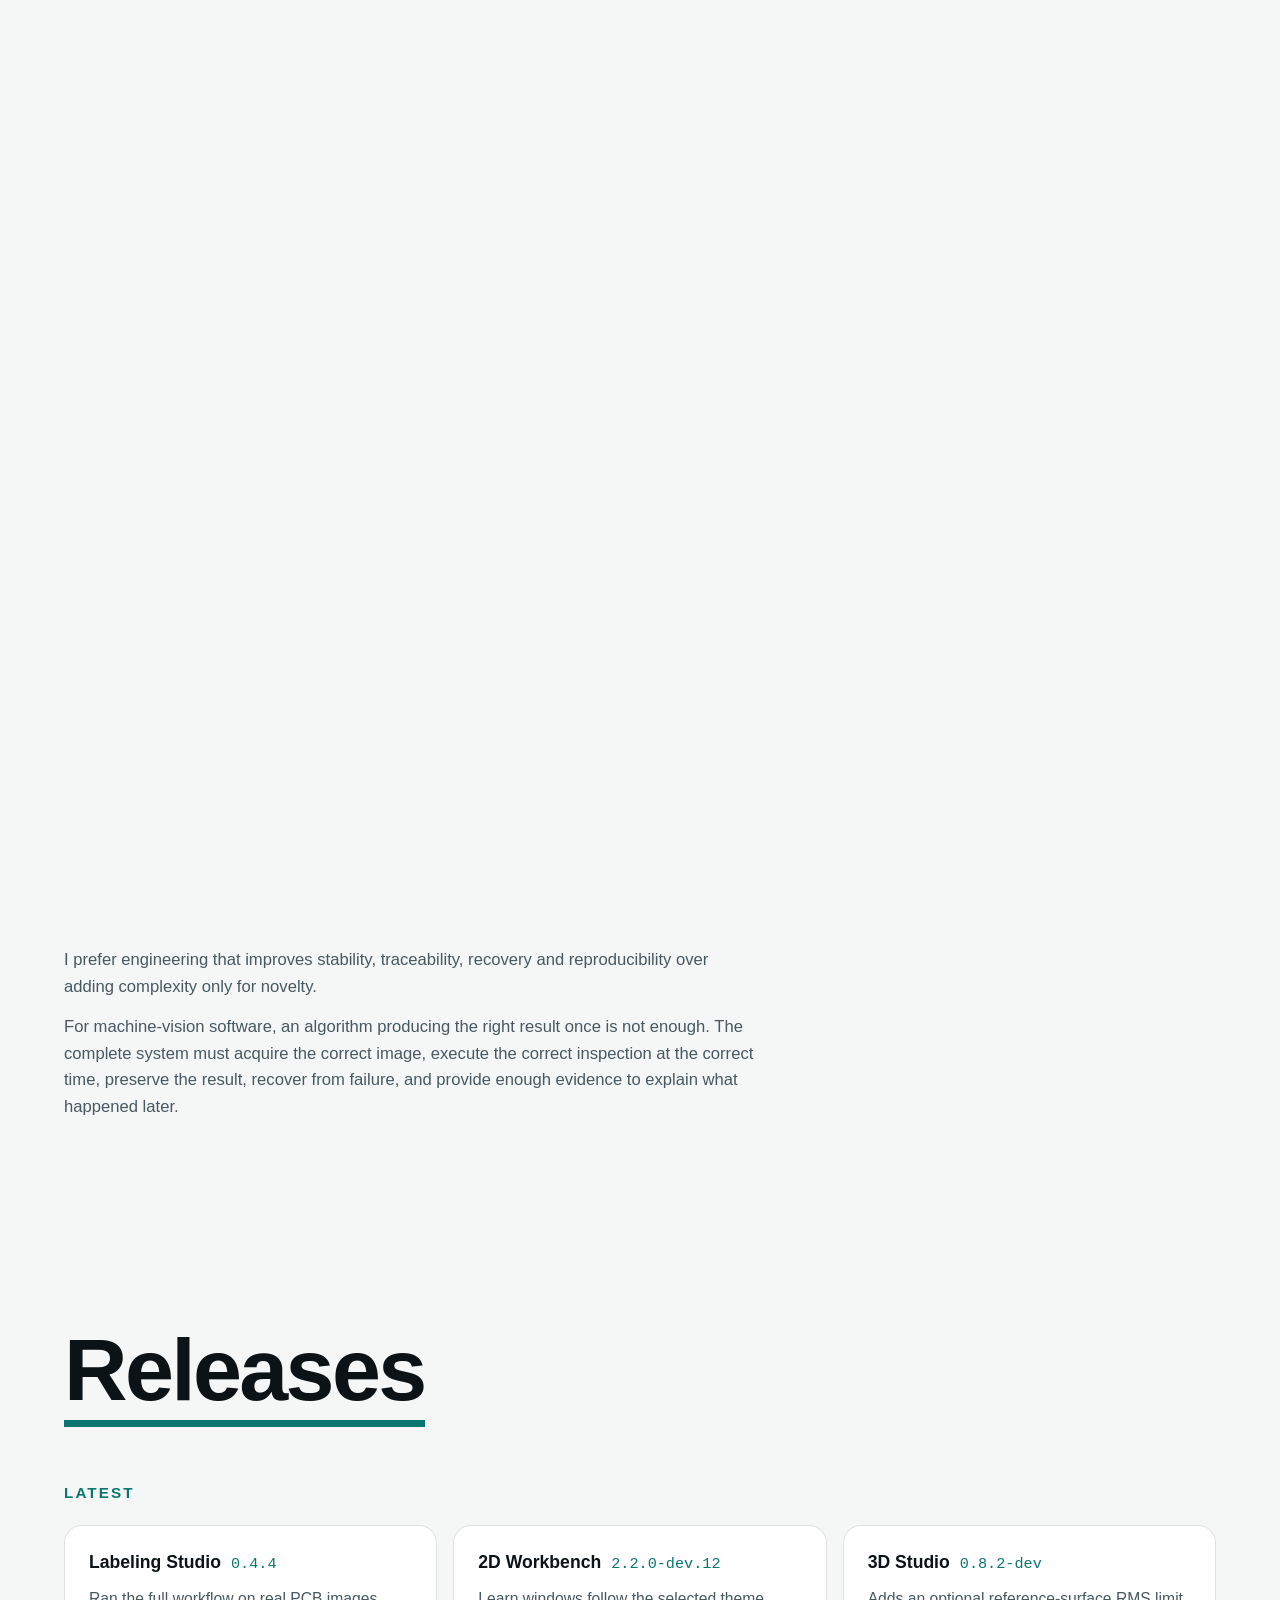
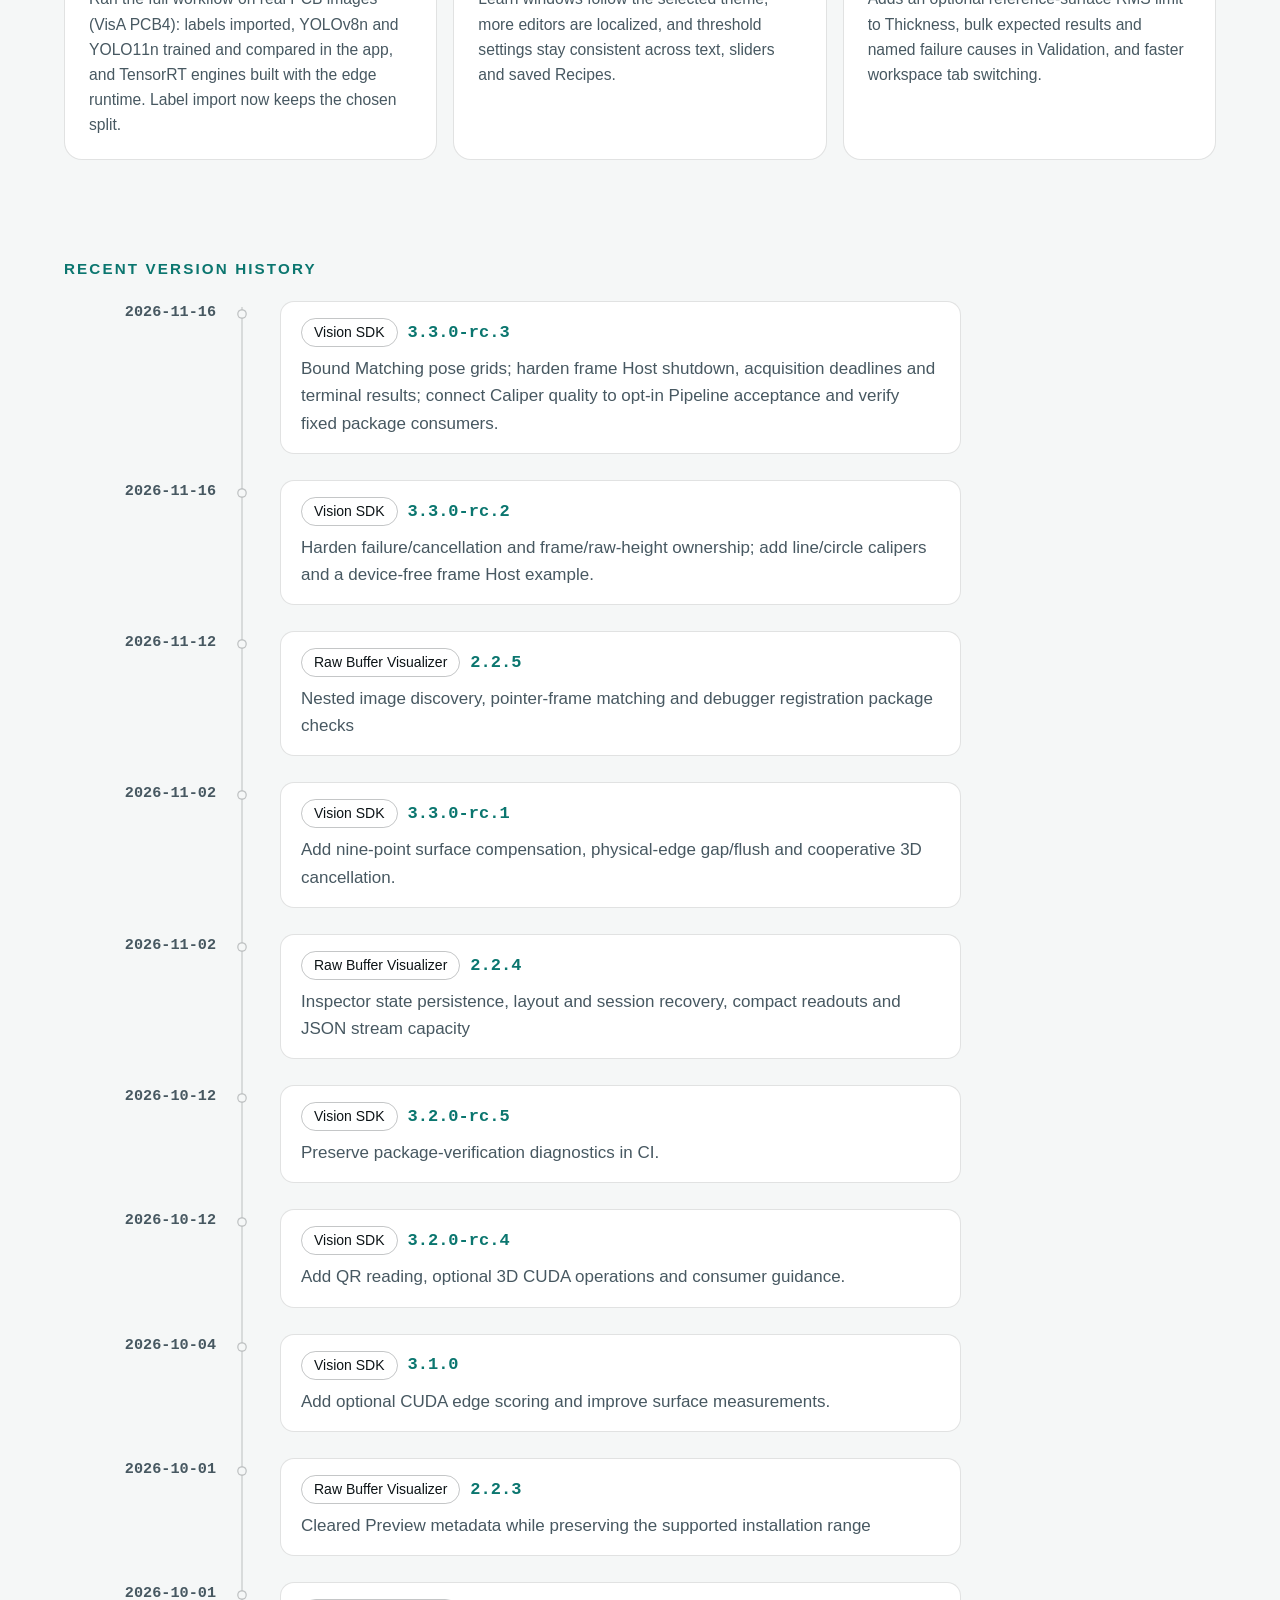
==== commit 6f88ac71: "Match Engineering Principles to the profile README Replace the six project-derived lines with the pr" ====
--- a/index.html
+++ b/index.html
@@ -462,15 +462,18 @@
       <div class="wrap">
         <h2 id="pr-h" class="ttl sm"><span class="u in" data-ko="엔지니어링 원칙" data-ko-src="tr">Engineering Principles</span></h2>
         <ol class="pr">
-          <li data-ko="Recipe를 불러올 때는 검사 실행 없이 설정만 복원합니다.">Loading a Recipe restores its settings without running the inspection.</li>
-          <li data-ko="저장과 실행은 별도 동작입니다.">Saving and running are separate actions.</li>
-          <li data-ko="프로젝트 열기, 장치 선택, 결과 탐색만으로 장비가 실행되지는 않습니다.">Loading a project, selecting a device or browsing results does not run the machine.</li>
-          <li data-ko="실행 오류는 NG와 구분합니다.">Execution errors are reported separately from NG.</li>
-          <li data-ko="입력이나 파라미터가 바뀌면 보관된 결과는 이전 결과로 표시합니다. 현재 설정의 결과를 보려면 다시 실행합니다.">After input or parameter changes, retained results are marked as previous results; run again to update them.</li>
-          <li data-ko="AI 결과는 검토할 후보입니다.">AI results are candidates for review.</li>
+          <li data-ko="더 일찍 만듭니다." data-ko-src="tr">Build earlier.</li>
+          <li data-ko="검증을 명시적으로 합니다." data-ko-src="tr">Validate explicitly.</li>
+          <li data-ko="상태를 결정적으로 유지합니다." data-ko-src="tr">Keep state deterministic.</li>
+          <li data-ko="안전하게 실패합니다." data-ko-src="tr">Fail safely.</li>
+          <li data-ko="증거를 보존합니다." data-ko-src="tr">Preserve evidence.</li>
+          <li data-ko="문제를 재현할 수 있게 만듭니다." data-ko-src="tr">Make problems reproducible.</li>
         </ol>
       </div>
     </div>
+  </div>
+  <div class="wrap">
+    <div class="pr-note"><p data-ko="새로움만을 위해 복잡도를 더하기보다, 안정성, 추적성, 복구, 재현성을 높이는 엔지니어링을 선호합니다." data-ko-src="tr">I prefer engineering that improves stability, traceability, recovery and reproducibility over adding complexity only for novelty.</p><p data-ko="머신비전 소프트웨어에서는 알고리즘이 한 번 올바른 결과를 내는 것만으로는 충분하지 않습니다. 시스템 전체가 올바른 이미지를 취득하고, 올바른 시점에 올바른 검사를 실행하고, 결과를 보존하고, 실패에서 복구하고, 나중에 무슨 일이 있었는지 설명할 근거를 충분히 제공해야 합니다." data-ko-src="tr">For machine-vision software, an algorithm producing the right result once is not enough. The complete system must acquire the correct image, execute the correct inspection at the correct time, preserve the result, recover from failure, and provide enough evidence to explain what happened later.</p></div>
   </div>
 </section>
 
--- a/css/style.css
+++ b/css/style.css
@@ -230,6 +230,9 @@
 .pr li{max-width:28em;font-size:clamp(1.3rem,min(3.1vw,calc(var(--vh)*.05)),2.7rem);font-weight:700;letter-spacing:-.03em;line-height:1.25;opacity:calc(.5 + .5*var(--k,1));transition:color .35s var(--ease)}
 .pr li+li{margin-top:.5em}
 .pr li.cur{color:var(--accent)}
+/* 설명 문단(프로필 README 원문). 핀(.pr-pin) 밖, #pr-wrap 뒤의 일반 흐름 블록이다. 핀 안에 두면 낮은 화면에서 제목이 내비에 가려진다 */
+.pr-note{padding:clamp(24px,4vw,48px) 0 clamp(48px,7vw,88px);max-width:42em;color:var(--muted);font-size:clamp(.95rem,1.3vw,1.1rem);line-height:1.6}
+.pr-note p+p{margin-top:.8em}
 
 /* releases */
 .lat{display:grid;grid-template-columns:repeat(3,minmax(0,1fr));gap:16px;margin-bottom:clamp(56px,8vw,96px)}
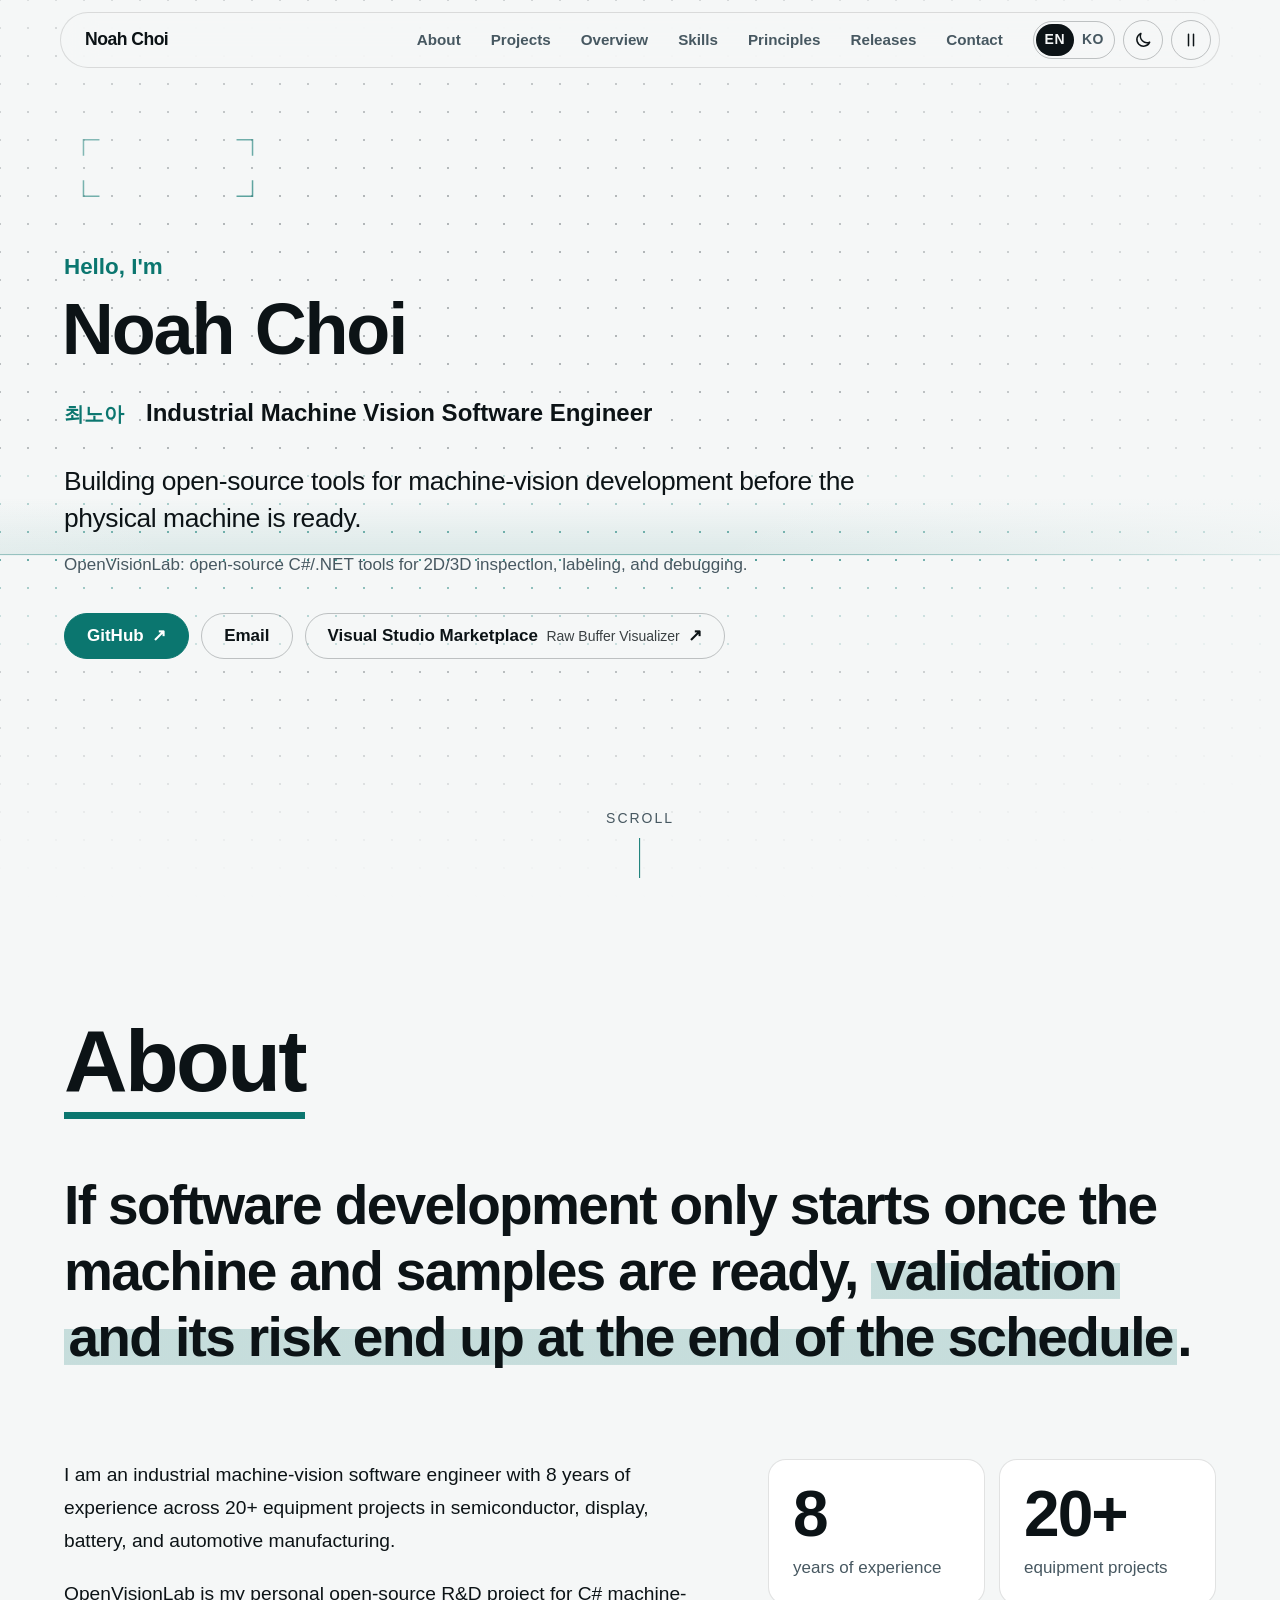
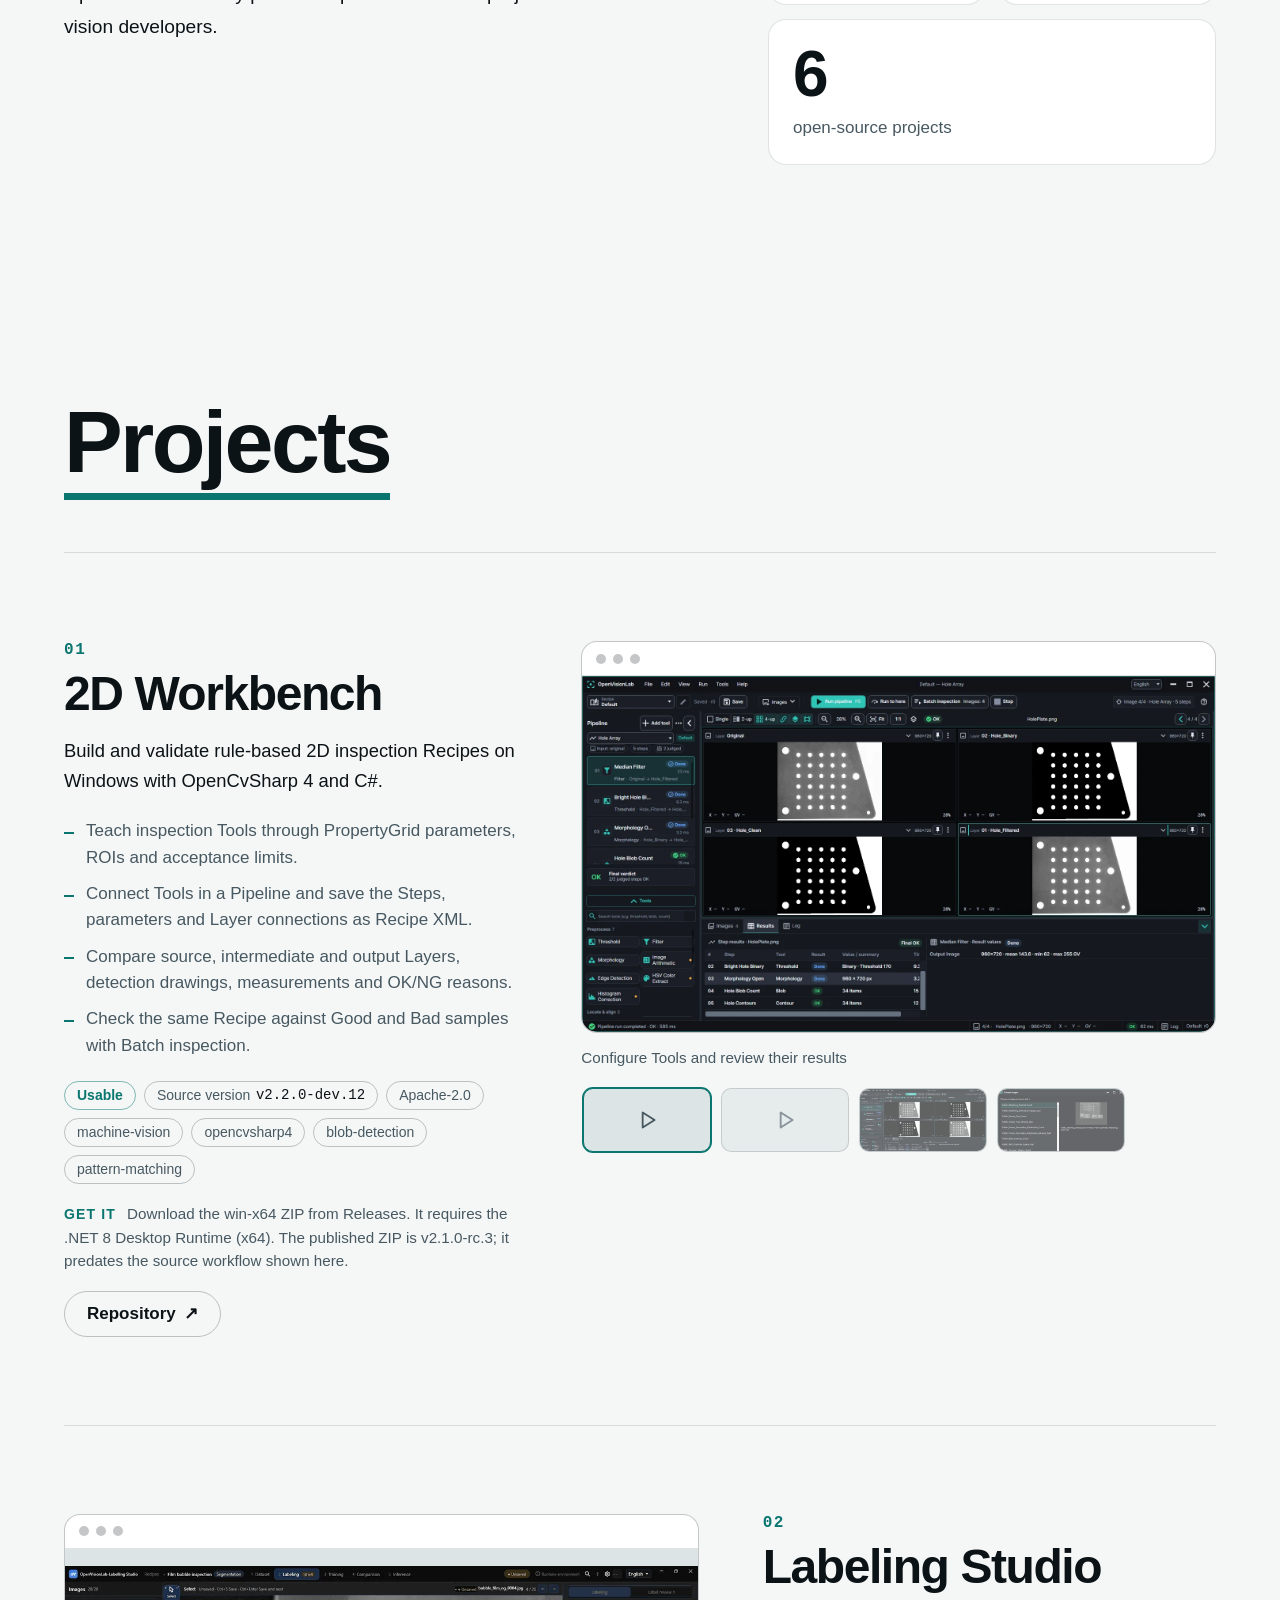
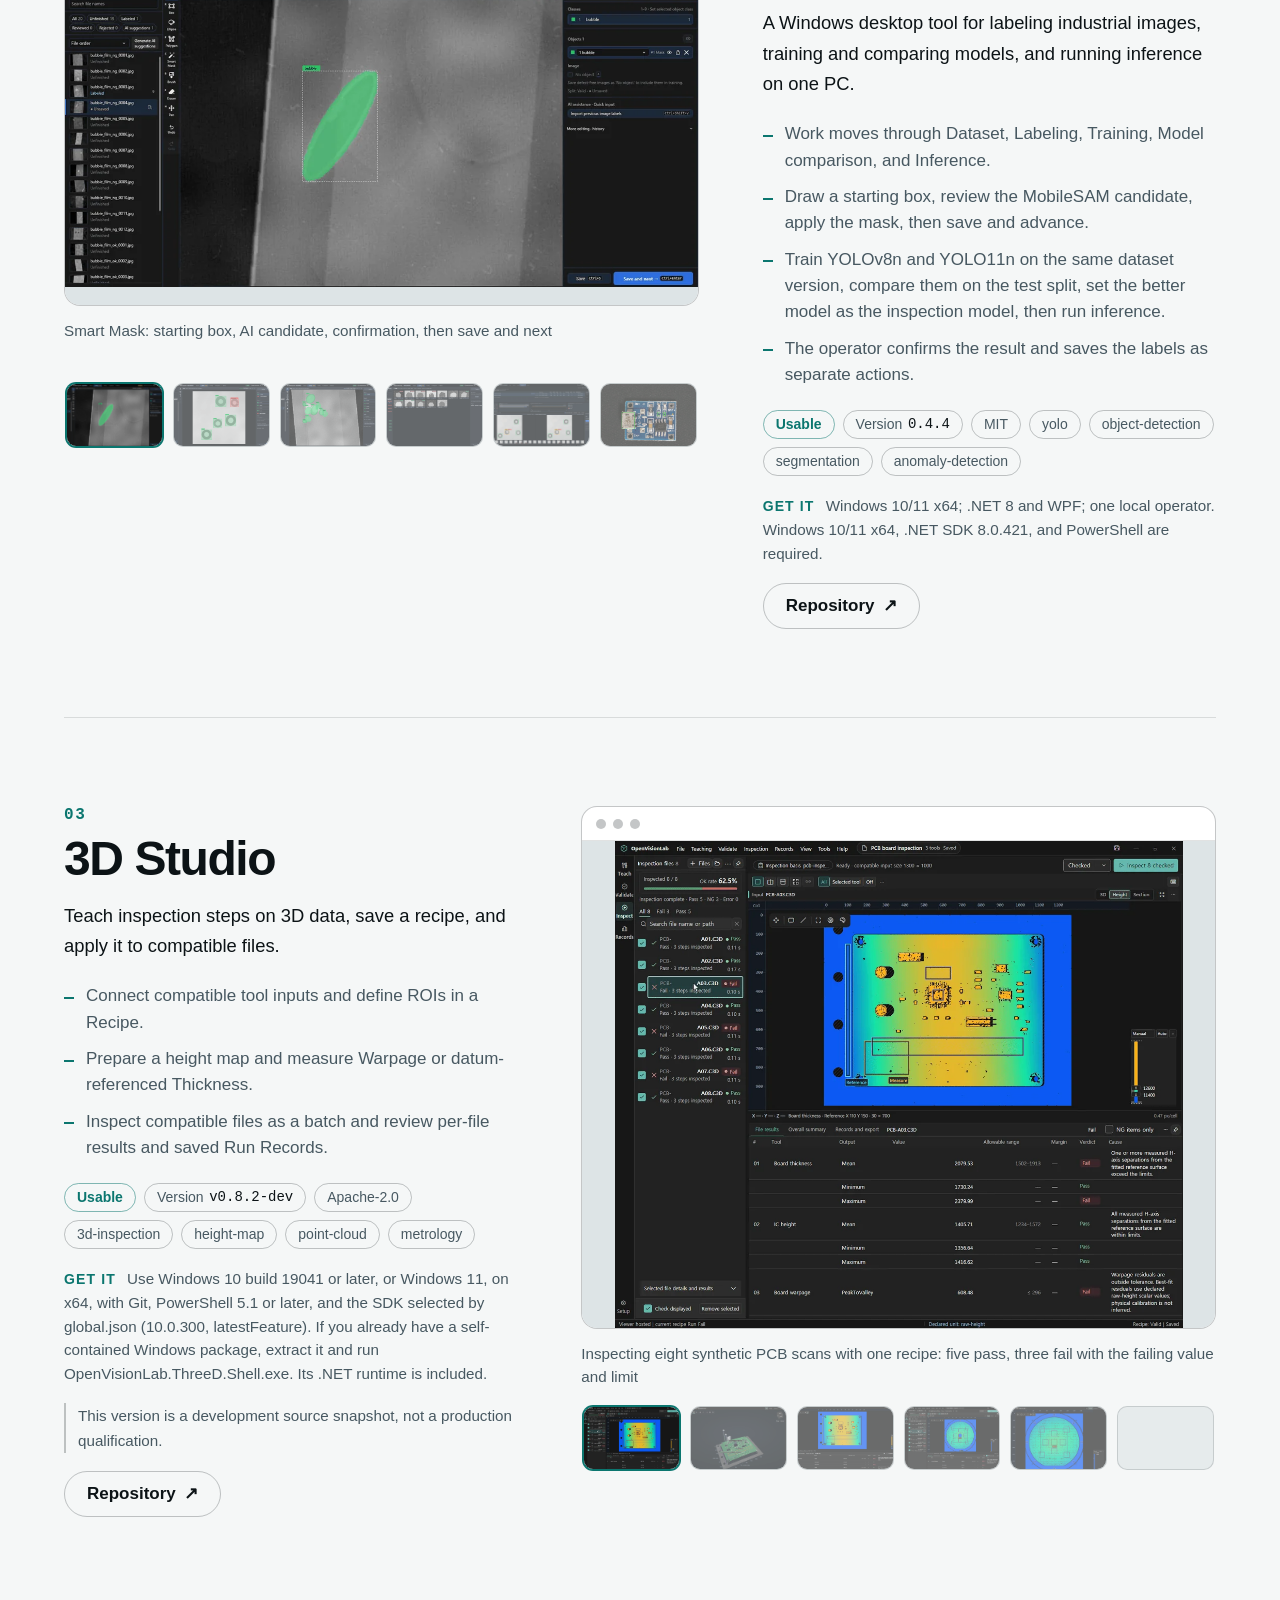
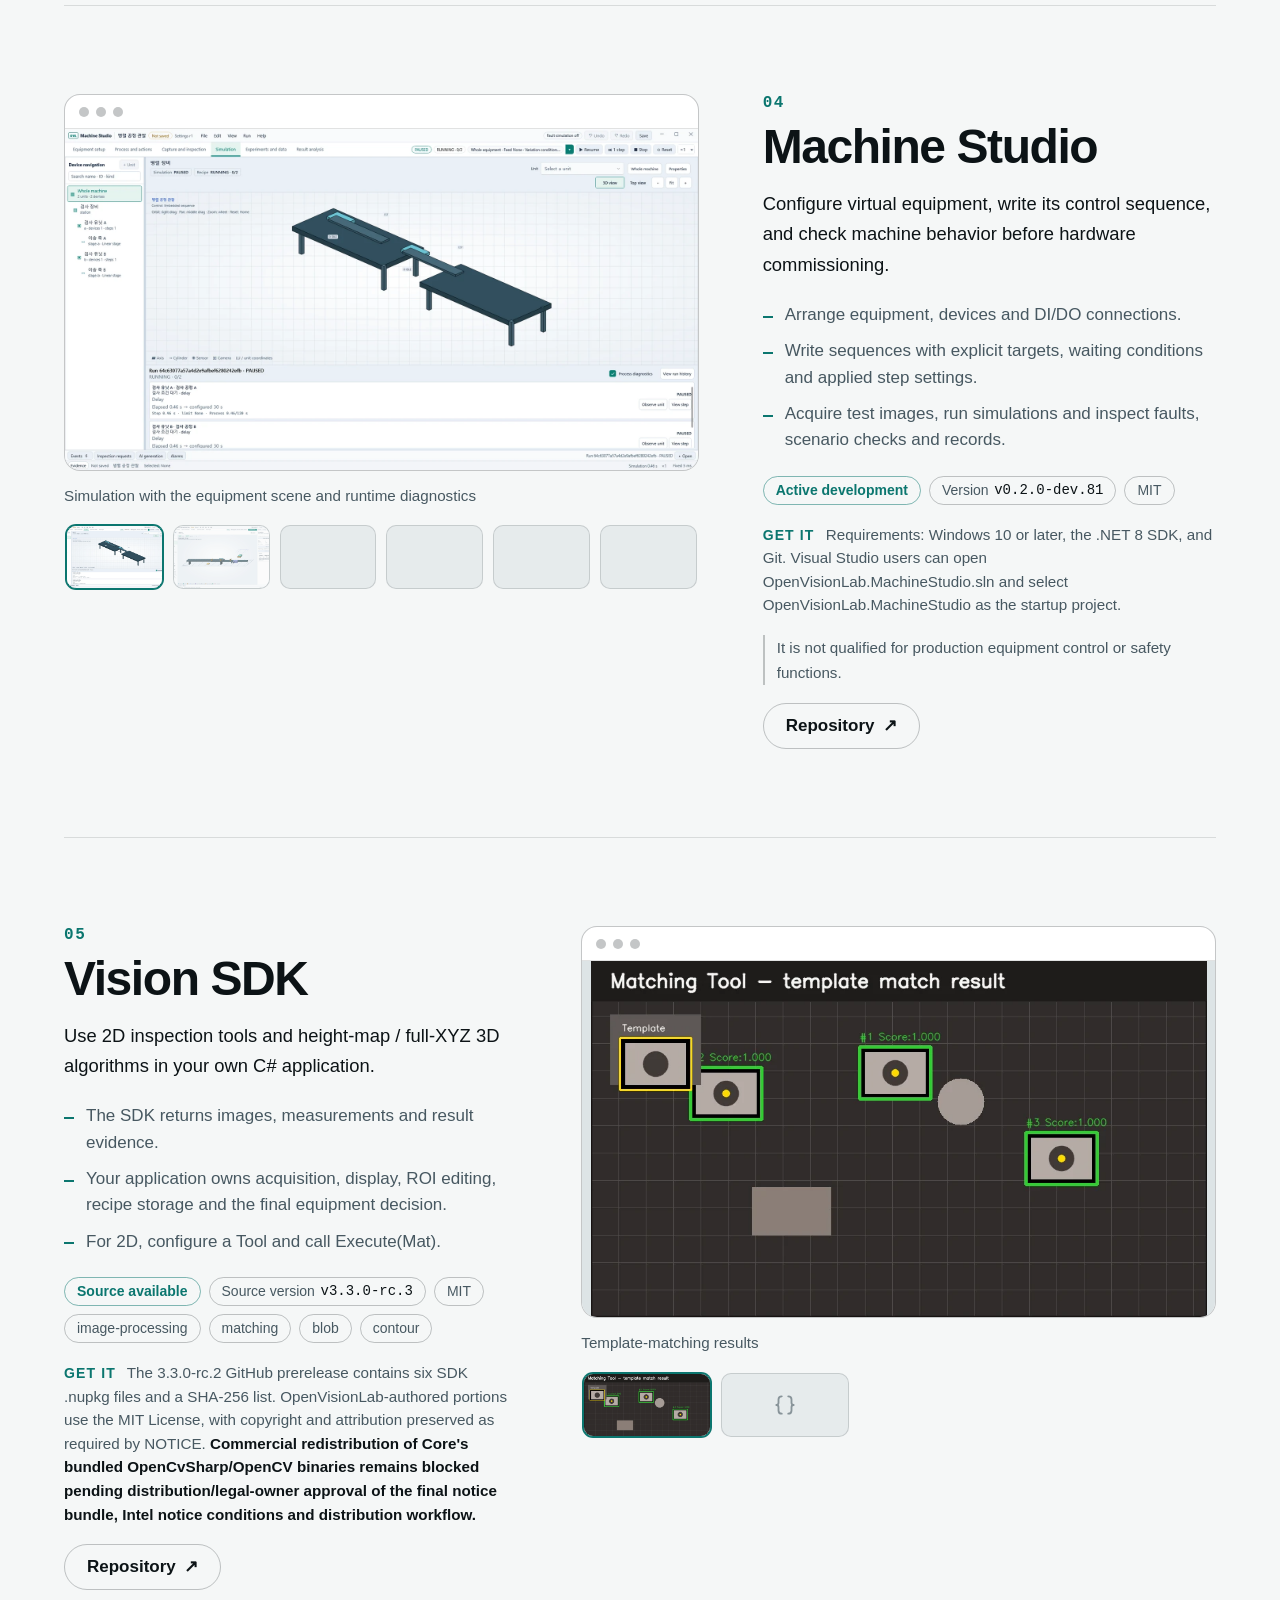
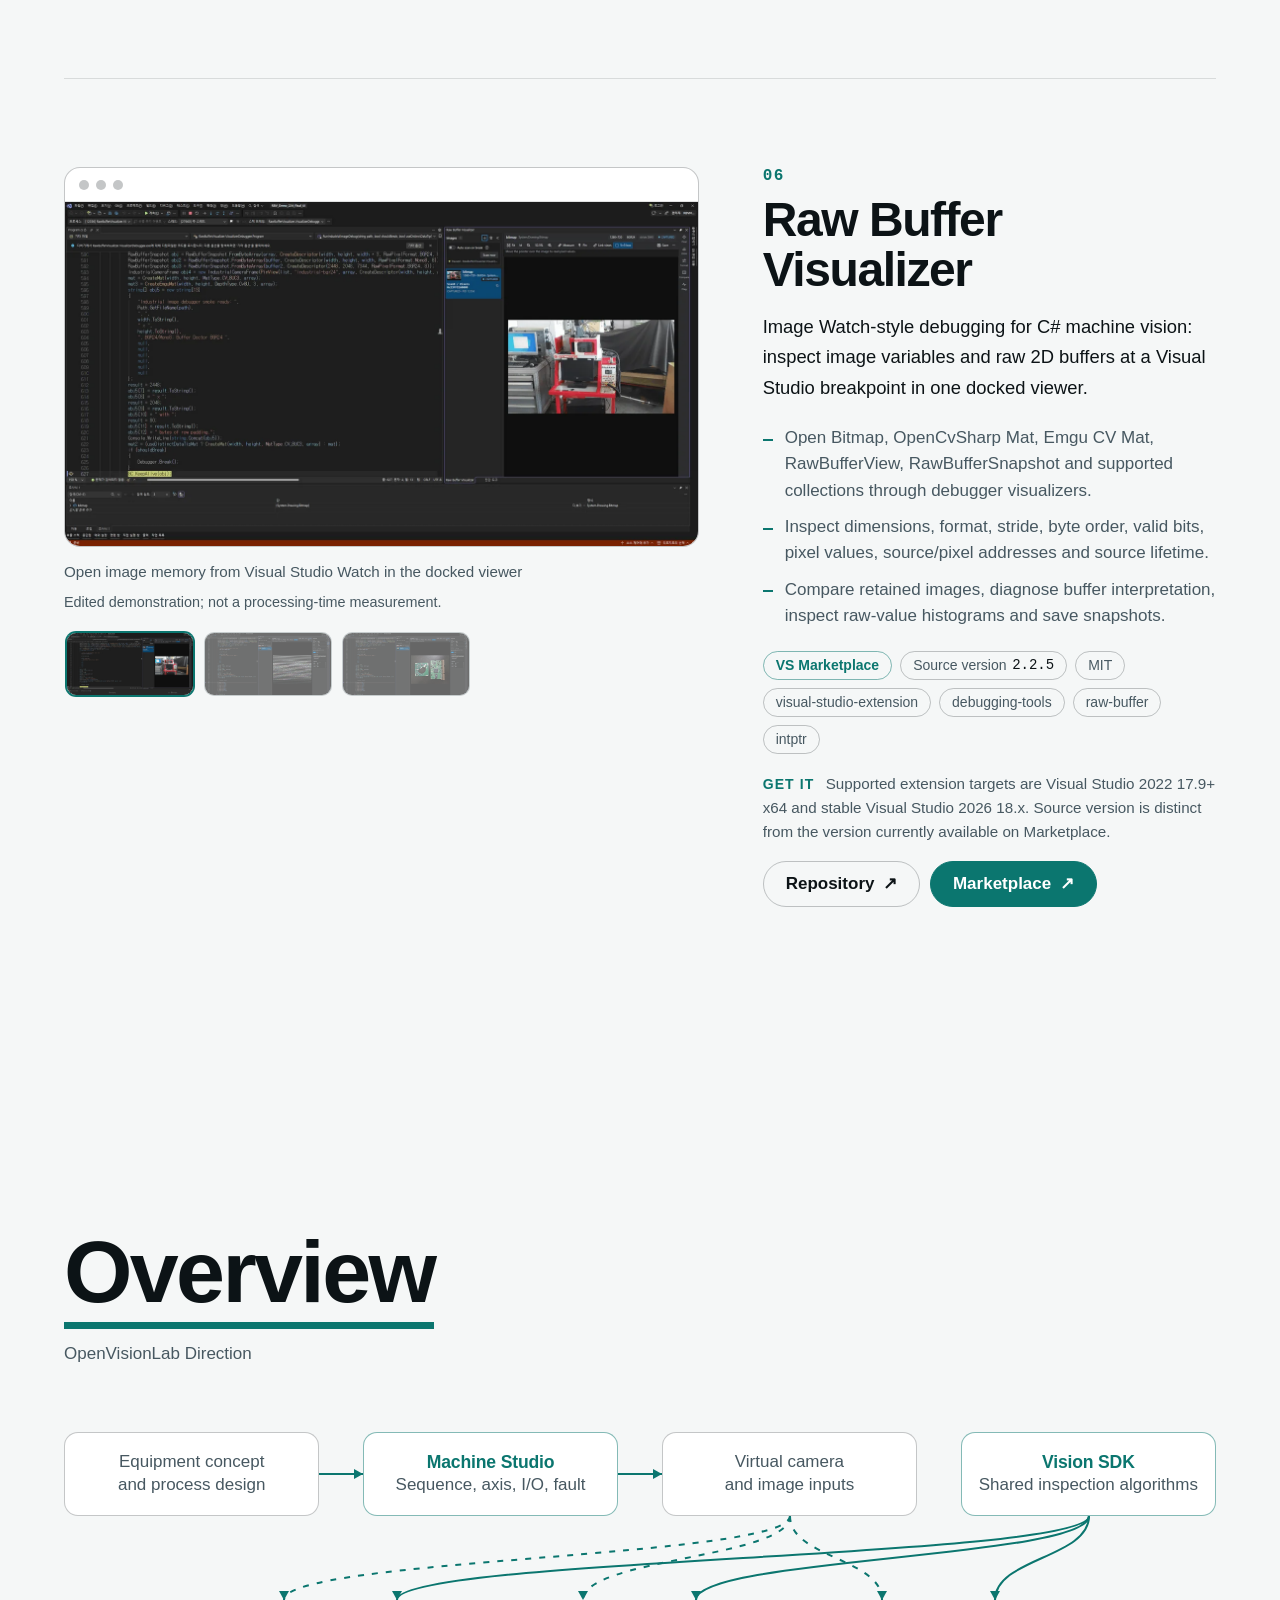
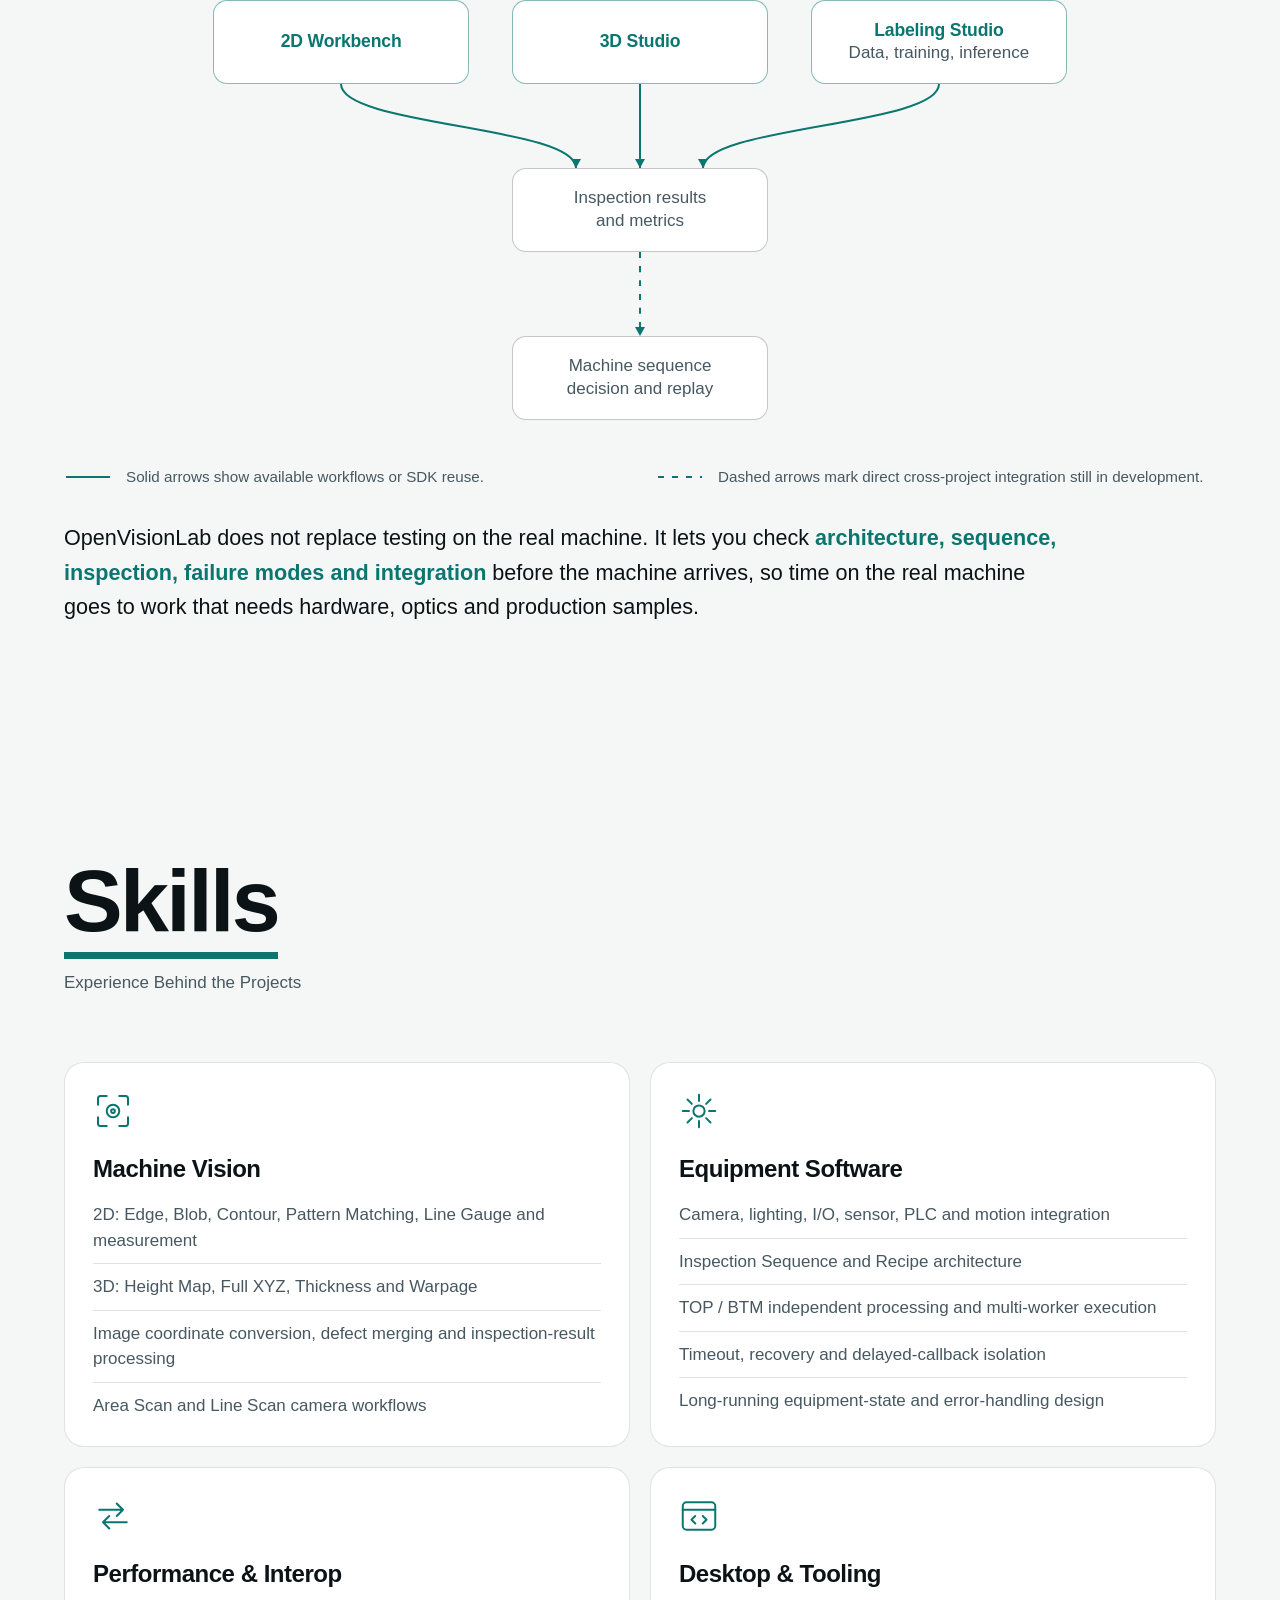
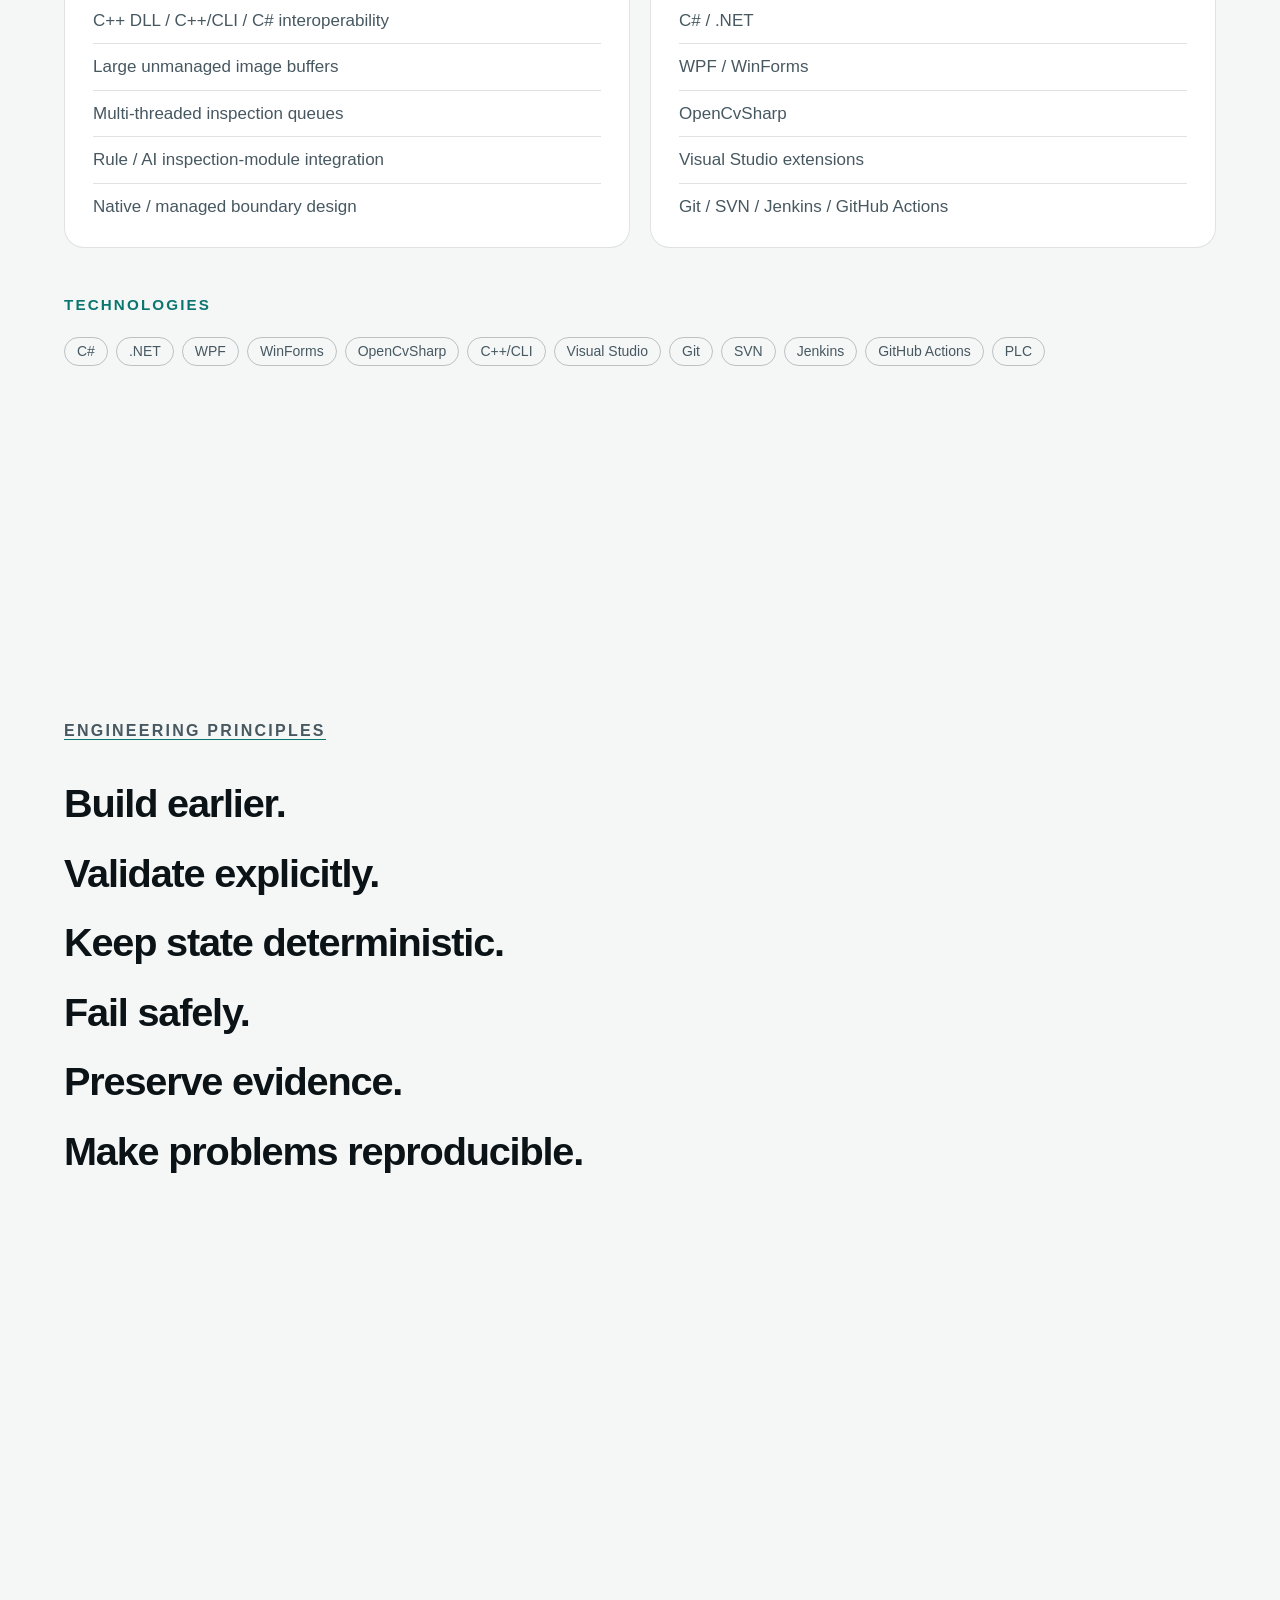
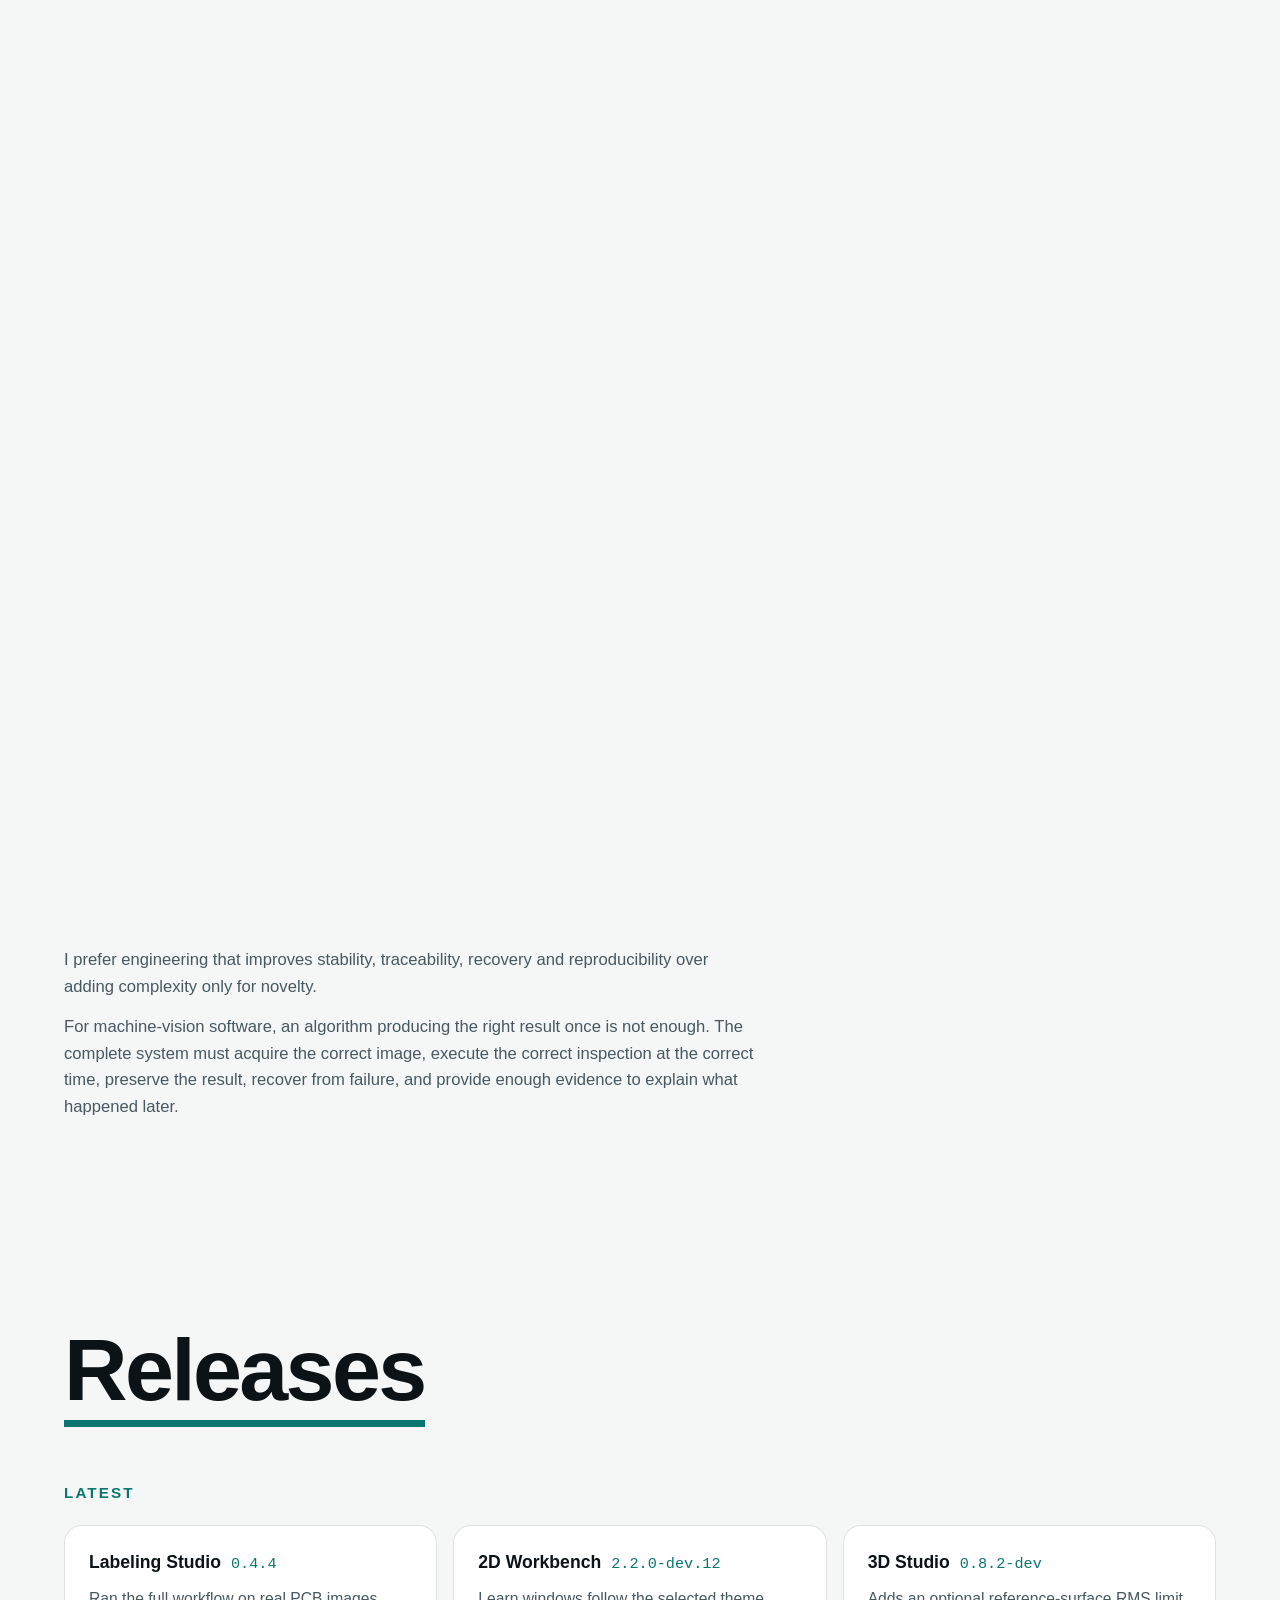
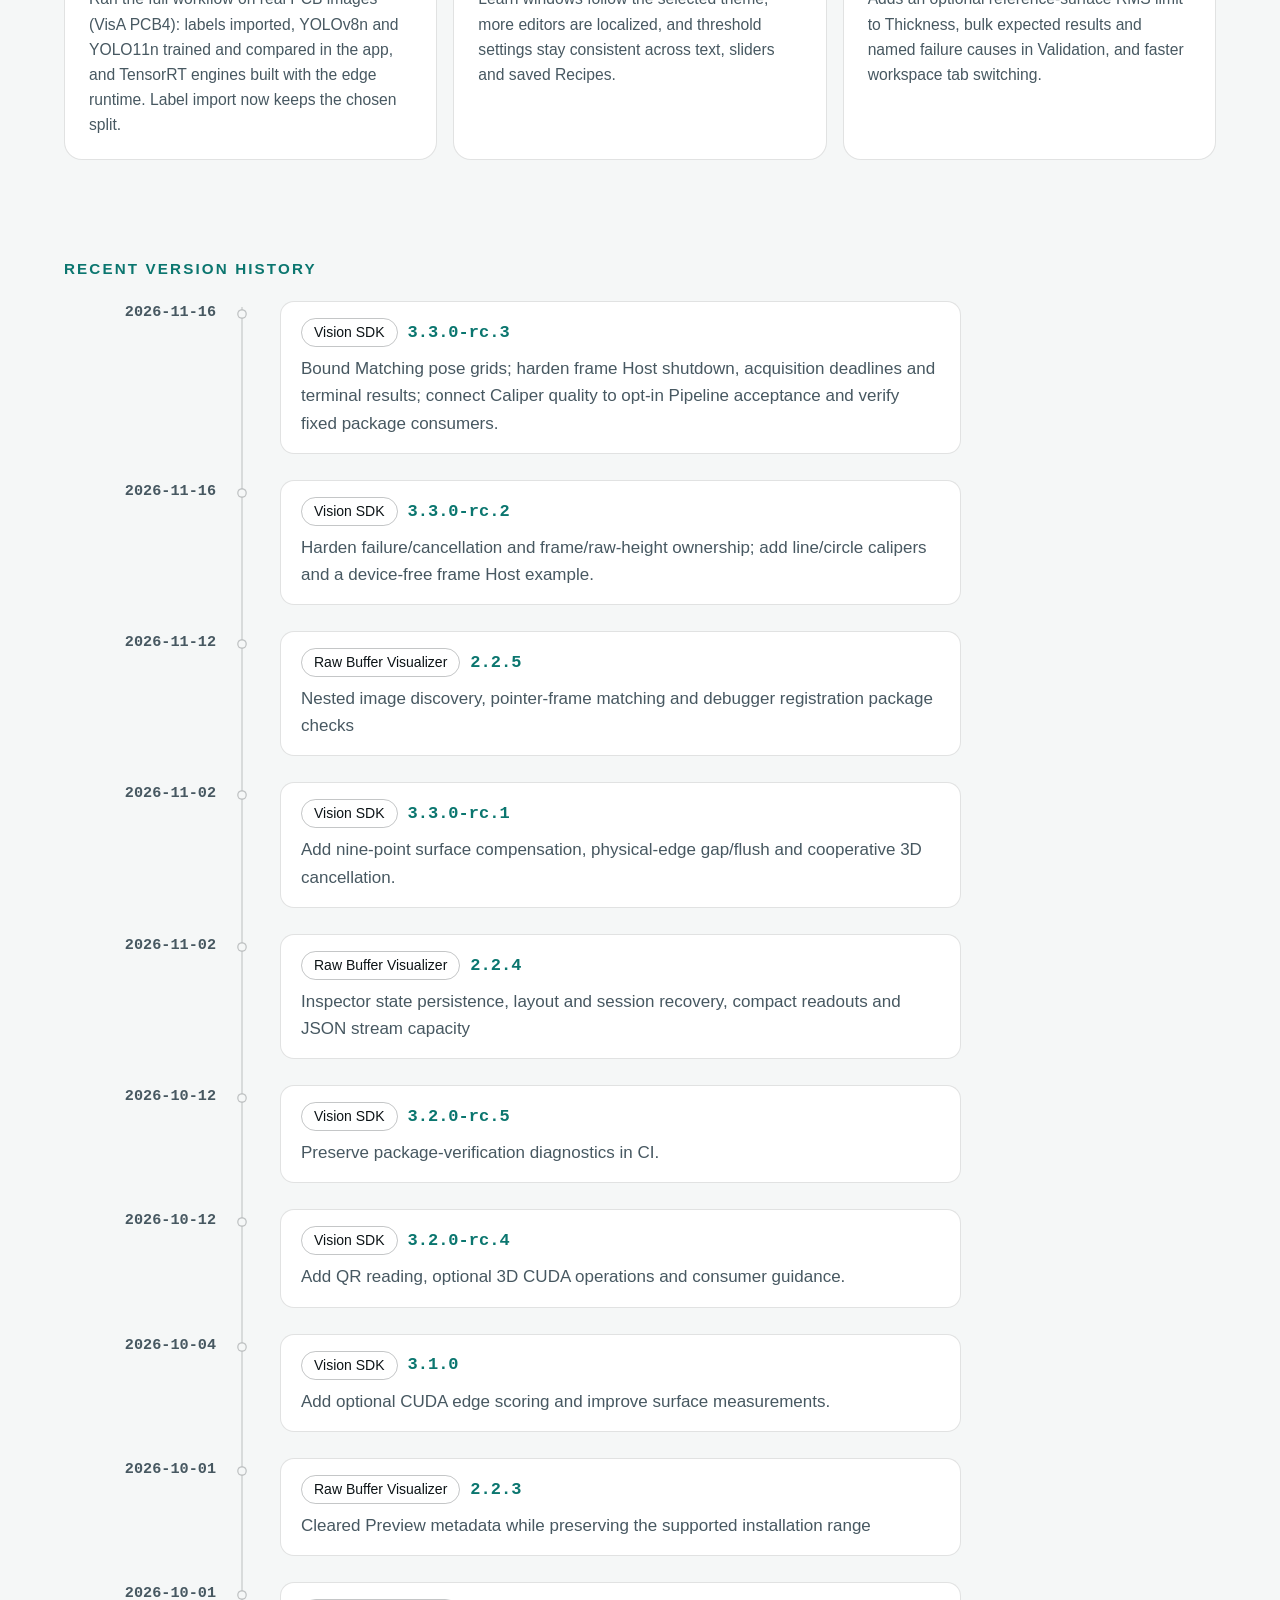
==== commit 7d39d04b: "Use owner-provided Korean for the principles paragraphs The two explanatory paragraphs now use the K" ====
--- a/index.html
+++ b/index.html
@@ -462,18 +462,18 @@
       <div class="wrap">
         <h2 id="pr-h" class="ttl sm"><span class="u in" data-ko="엔지니어링 원칙" data-ko-src="tr">Engineering Principles</span></h2>
         <ol class="pr">
-          <li data-ko="더 일찍 만듭니다." data-ko-src="tr">Build earlier.</li>
-          <li data-ko="검증을 명시적으로 합니다." data-ko-src="tr">Validate explicitly.</li>
-          <li data-ko="상태를 결정적으로 유지합니다." data-ko-src="tr">Keep state deterministic.</li>
-          <li data-ko="안전하게 실패합니다." data-ko-src="tr">Fail safely.</li>
-          <li data-ko="증거를 보존합니다." data-ko-src="tr">Preserve evidence.</li>
-          <li data-ko="문제를 재현할 수 있게 만듭니다." data-ko-src="tr">Make problems reproducible.</li>
+          <li data-ko="더 일찍 만들기" data-ko-src="tr">Build earlier.</li>
+          <li data-ko="검증은 분명하게" data-ko-src="tr">Validate explicitly.</li>
+          <li data-ko="상태는 예측 가능하게" data-ko-src="tr">Keep state deterministic.</li>
+          <li data-ko="실패해도 안전하게" data-ko-src="tr">Fail safely.</li>
+          <li data-ko="증거 남기기" data-ko-src="tr">Preserve evidence.</li>
+          <li data-ko="문제는 재현 가능하게" data-ko-src="tr">Make problems reproducible.</li>
         </ol>
       </div>
     </div>
   </div>
   <div class="wrap">
-    <div class="pr-note"><p data-ko="새로움만을 위해 복잡도를 더하기보다, 안정성, 추적성, 복구, 재현성을 높이는 엔지니어링을 선호합니다." data-ko-src="tr">I prefer engineering that improves stability, traceability, recovery and reproducibility over adding complexity only for novelty.</p><p data-ko="머신비전 소프트웨어에서는 알고리즘이 한 번 올바른 결과를 내는 것만으로는 충분하지 않습니다. 시스템 전체가 올바른 이미지를 취득하고, 올바른 시점에 올바른 검사를 실행하고, 결과를 보존하고, 실패에서 복구하고, 나중에 무슨 일이 있었는지 설명할 근거를 충분히 제공해야 합니다." data-ko-src="tr">For machine-vision software, an algorithm producing the right result once is not enough. The complete system must acquire the correct image, execute the correct inspection at the correct time, preserve the result, recover from failure, and provide enough evidence to explain what happened later.</p></div>
+    <div class="pr-note"><p data-ko="저는 단순히 새로움을 위해 복잡성을 추가하는 것보다 안정성, 추적성, 복구 및 재현성을 향상시키는 엔지니어링을 선호합니다.">I prefer engineering that improves stability, traceability, recovery and reproducibility over adding complexity only for novelty.</p><p data-ko="머신 비전 소프트웨어의 경우, 알고리즘이 한 번이라도 정확한 결과를 내는 것만으로는 충분하지 않습니다. 전체 시스템은 정확한 이미지를 획득하고, 정확한 시점에 정확한 검사를 실행하고, 결과를 보존하고, 오류 발생 시 복구하고, 나중에 무슨 일이 일어났는지 설명할 수 있는 충분한 증거를 제공해야 합니다.">For machine-vision software, an algorithm producing the right result once is not enough. The complete system must acquire the correct image, execute the correct inspection at the correct time, preserve the result, recover from failure, and provide enough evidence to explain what happened later.</p></div>
   </div>
 </section>
 
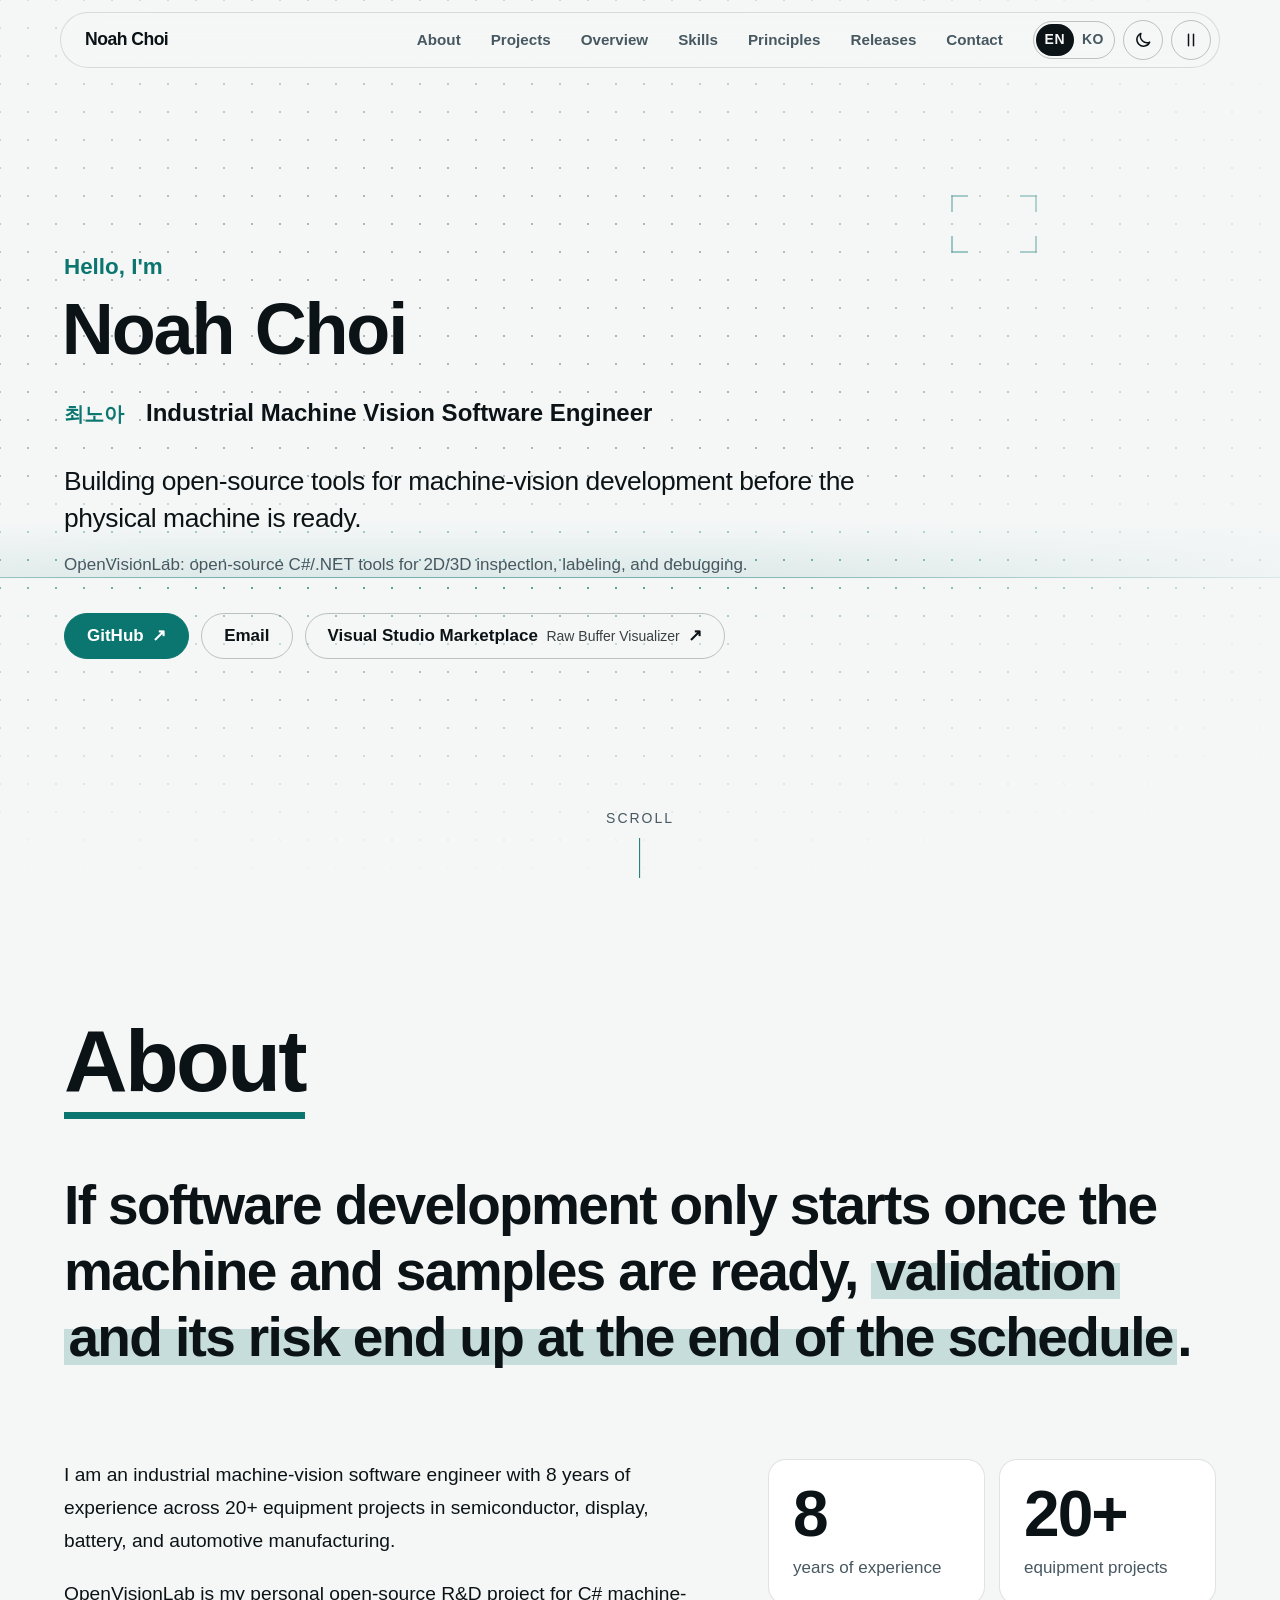
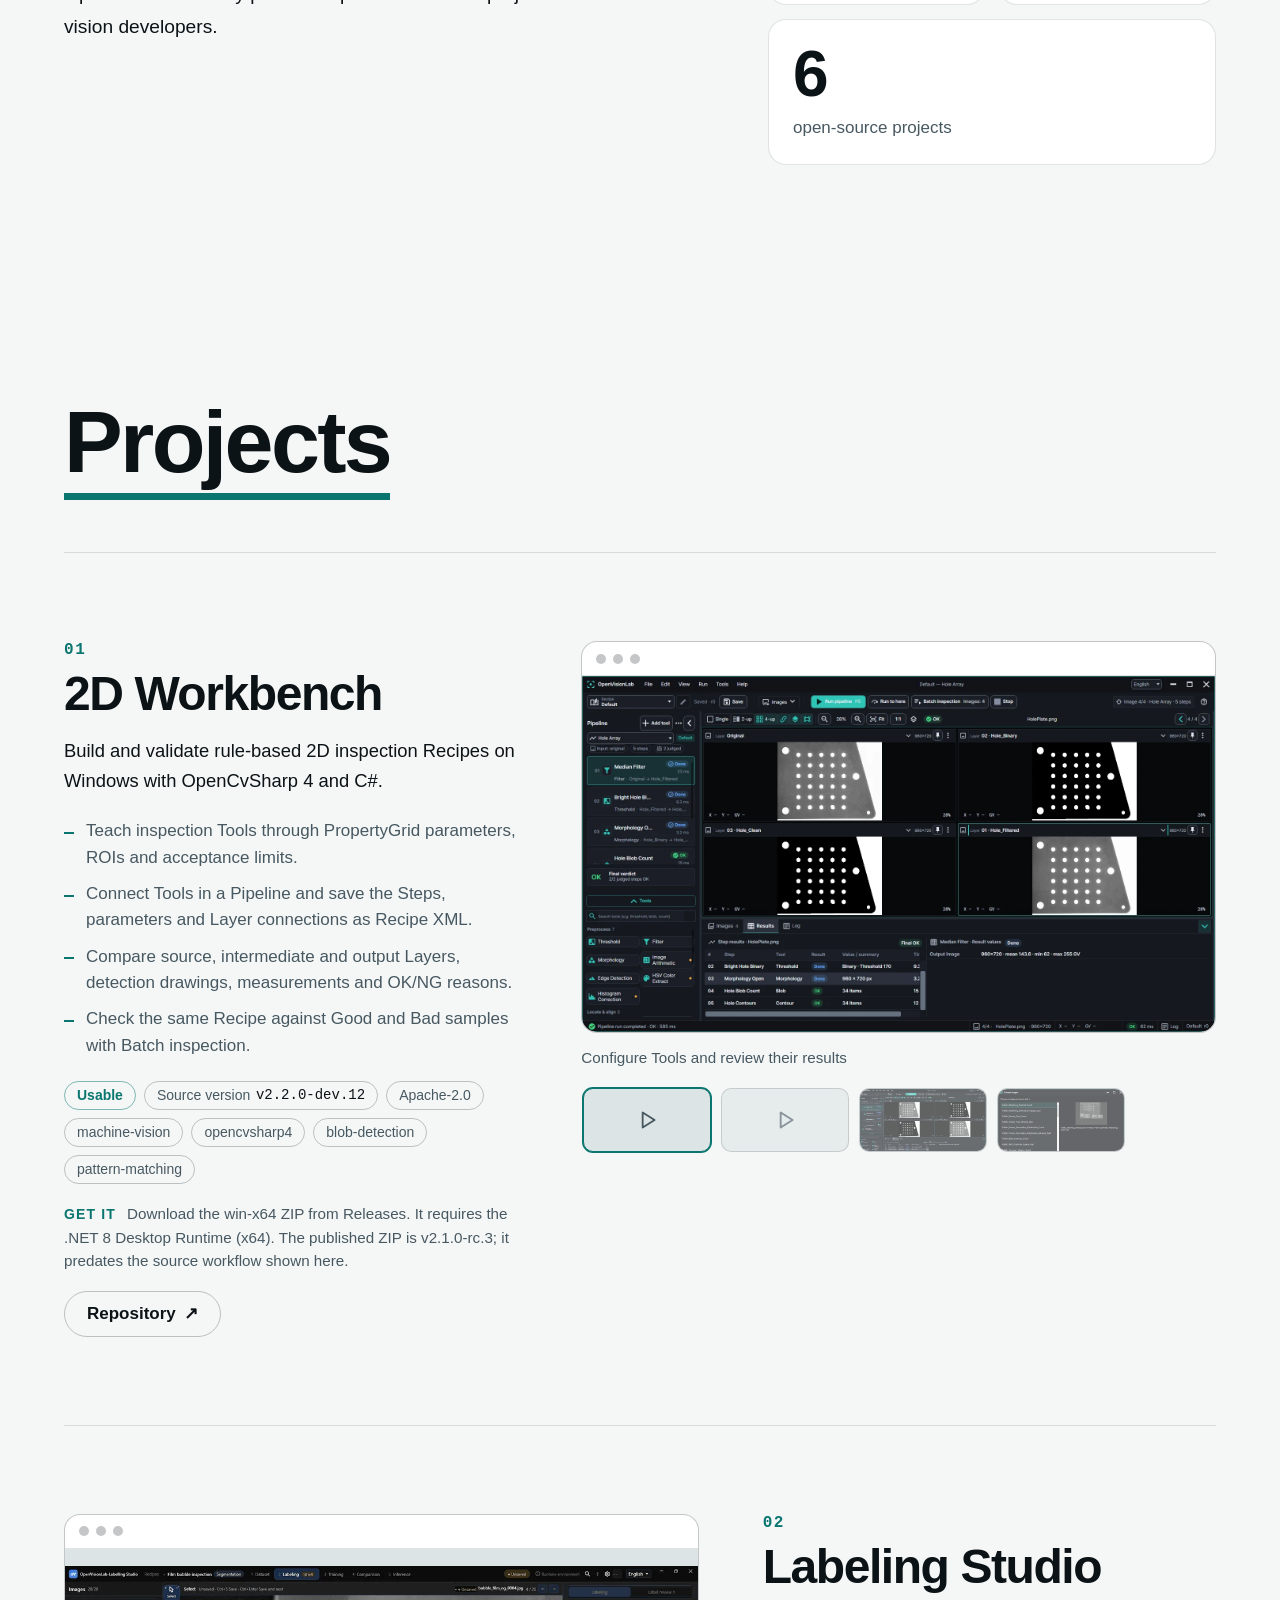
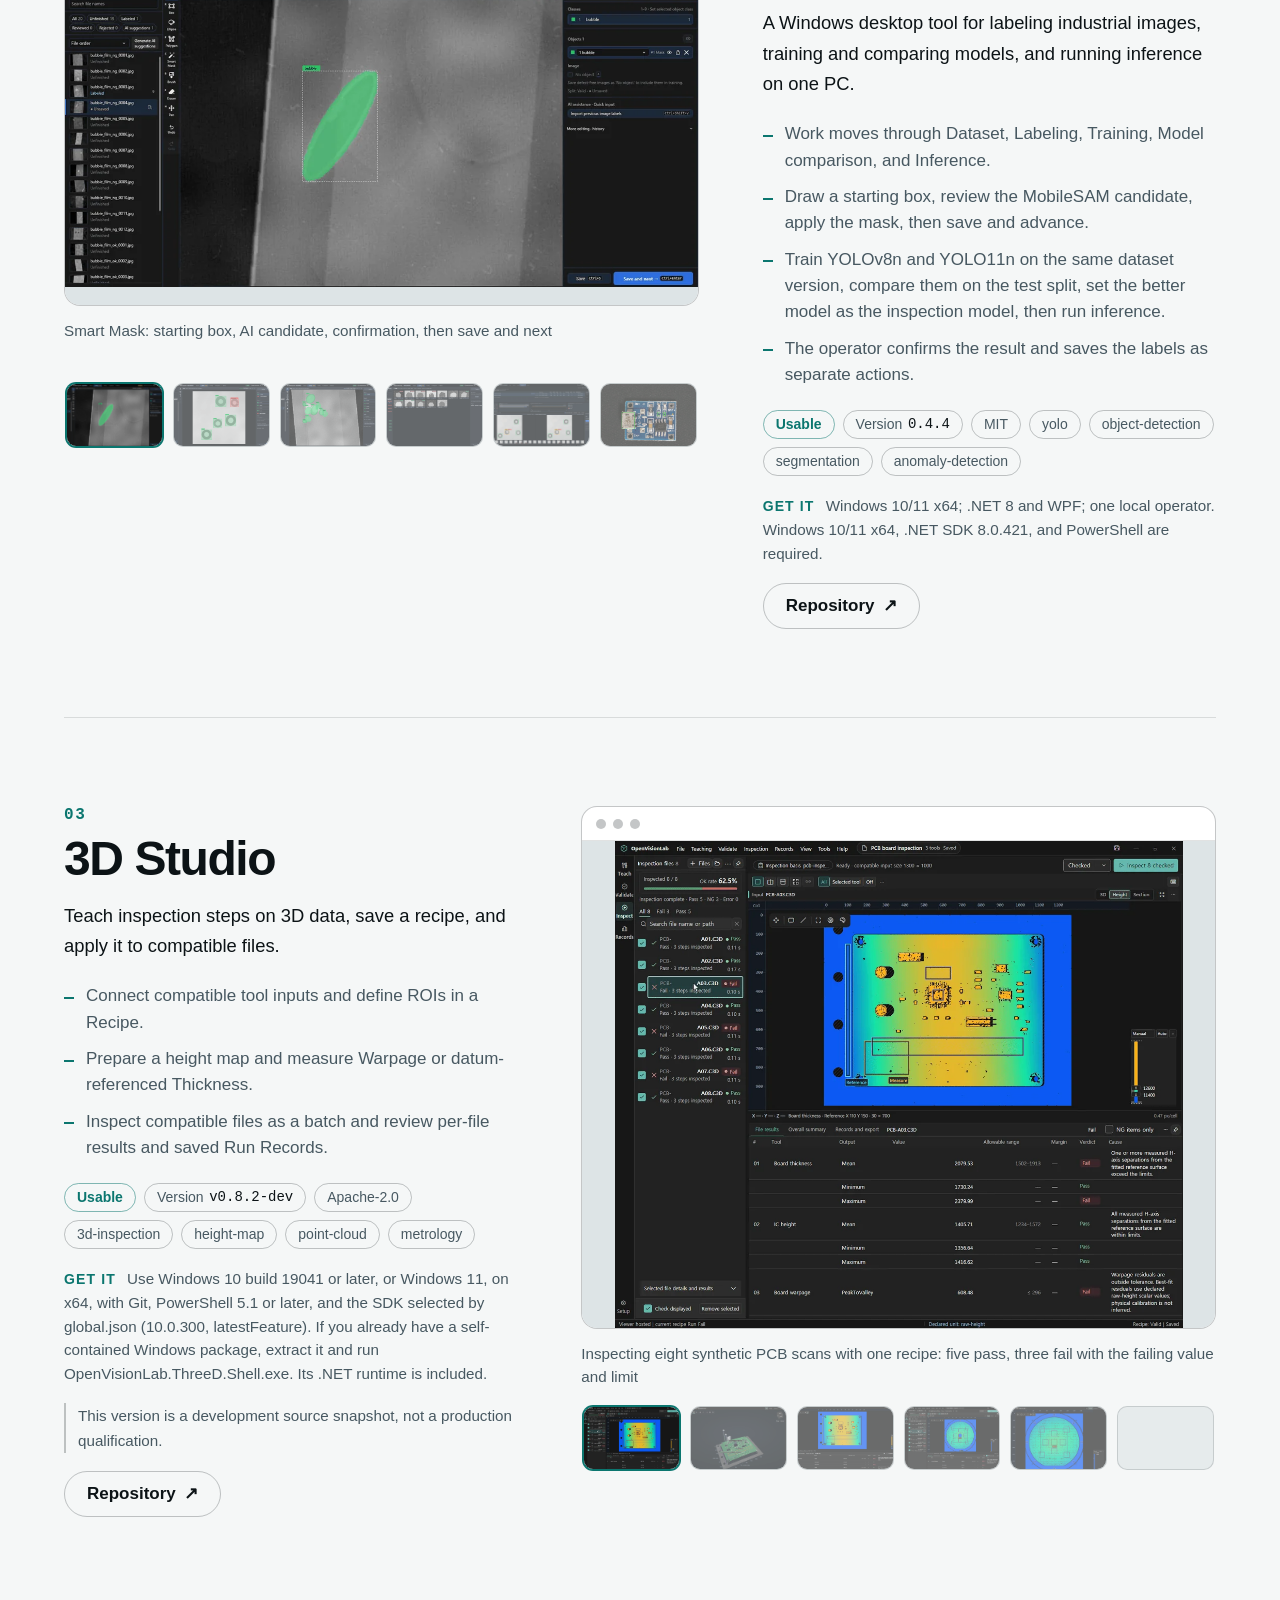
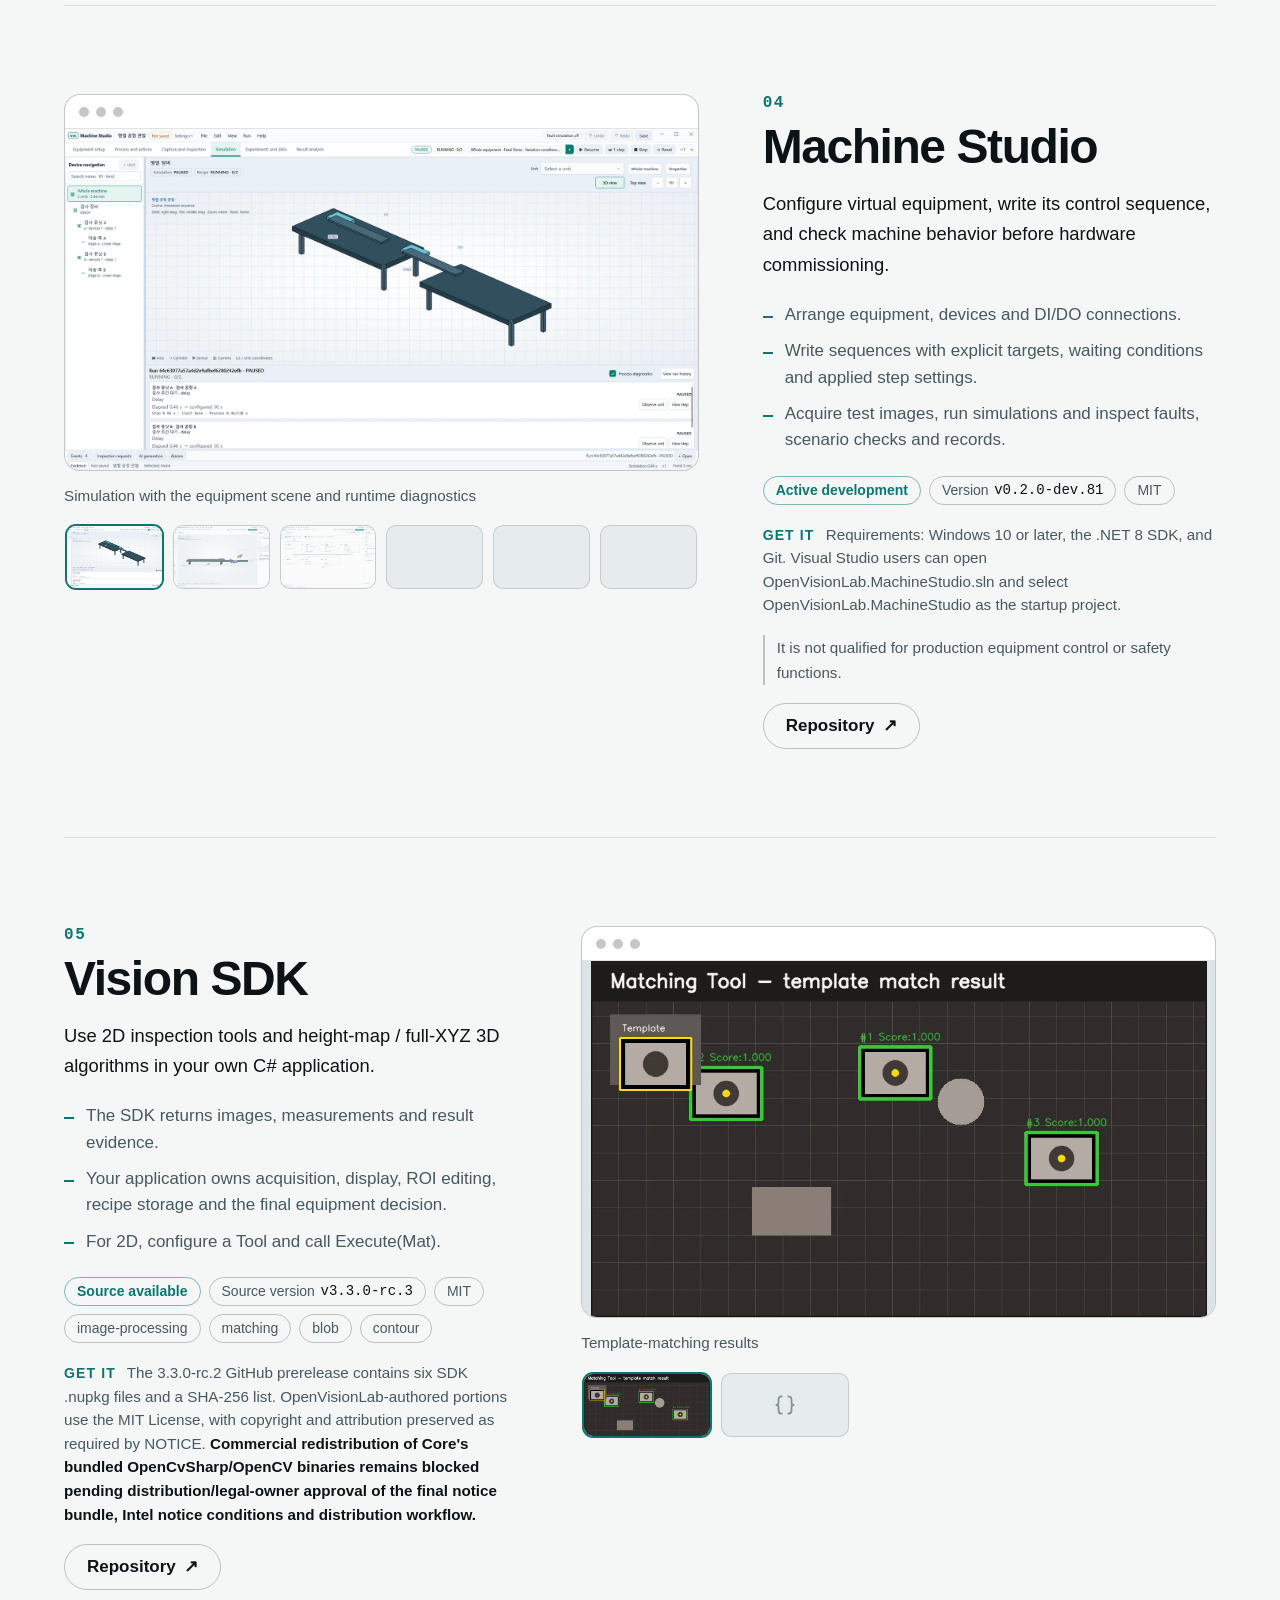
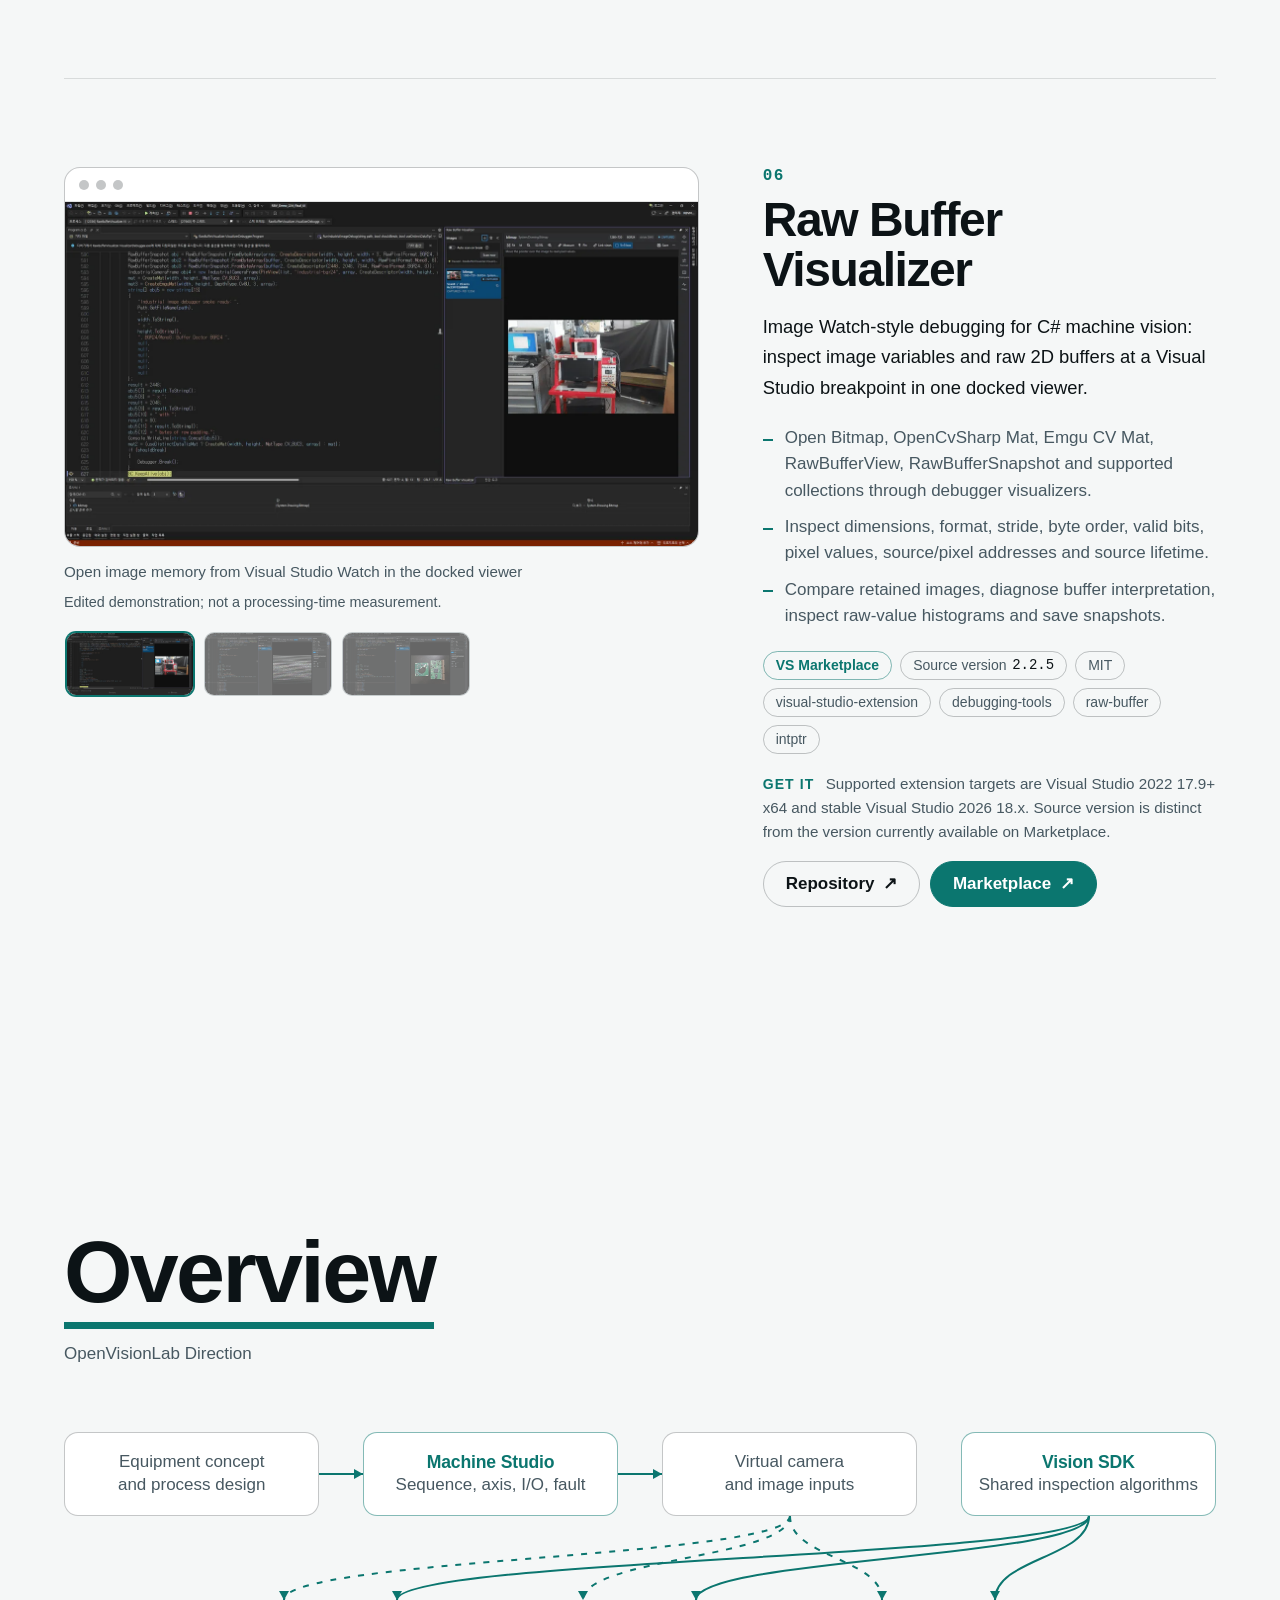
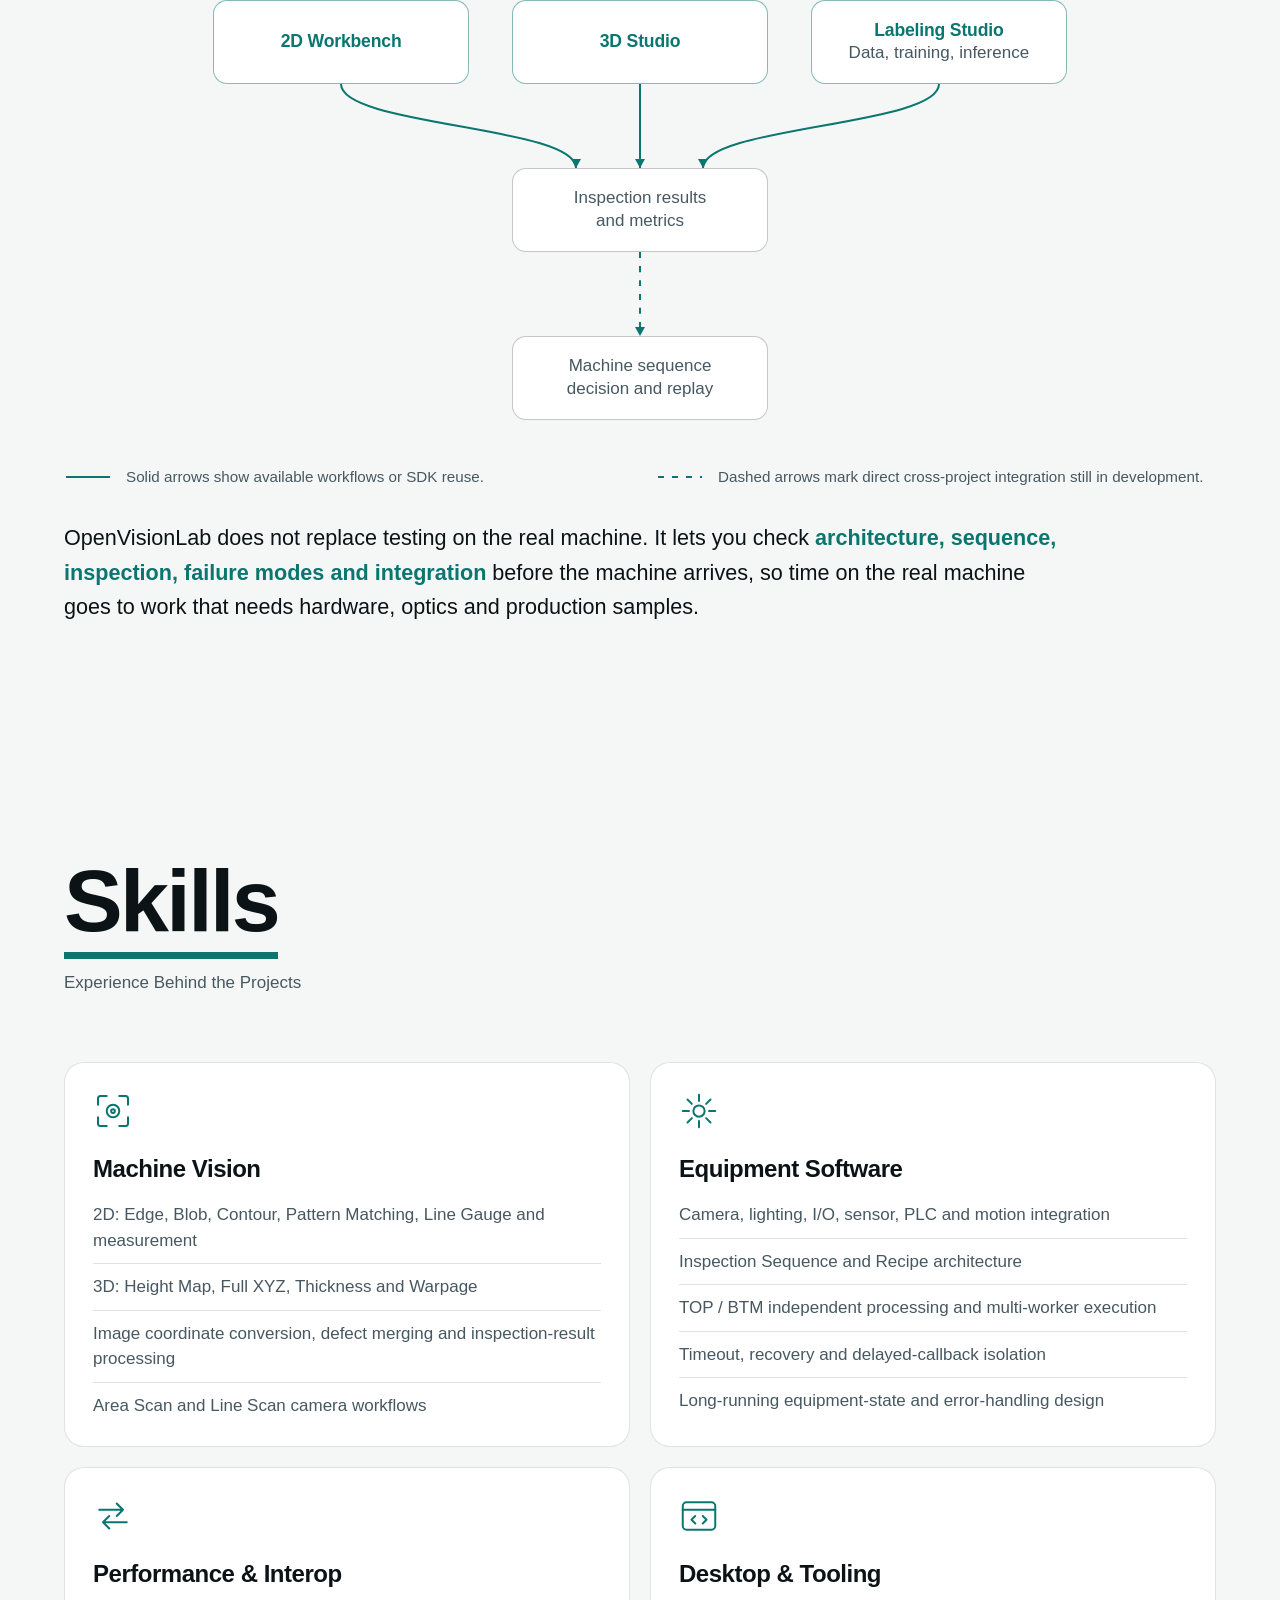
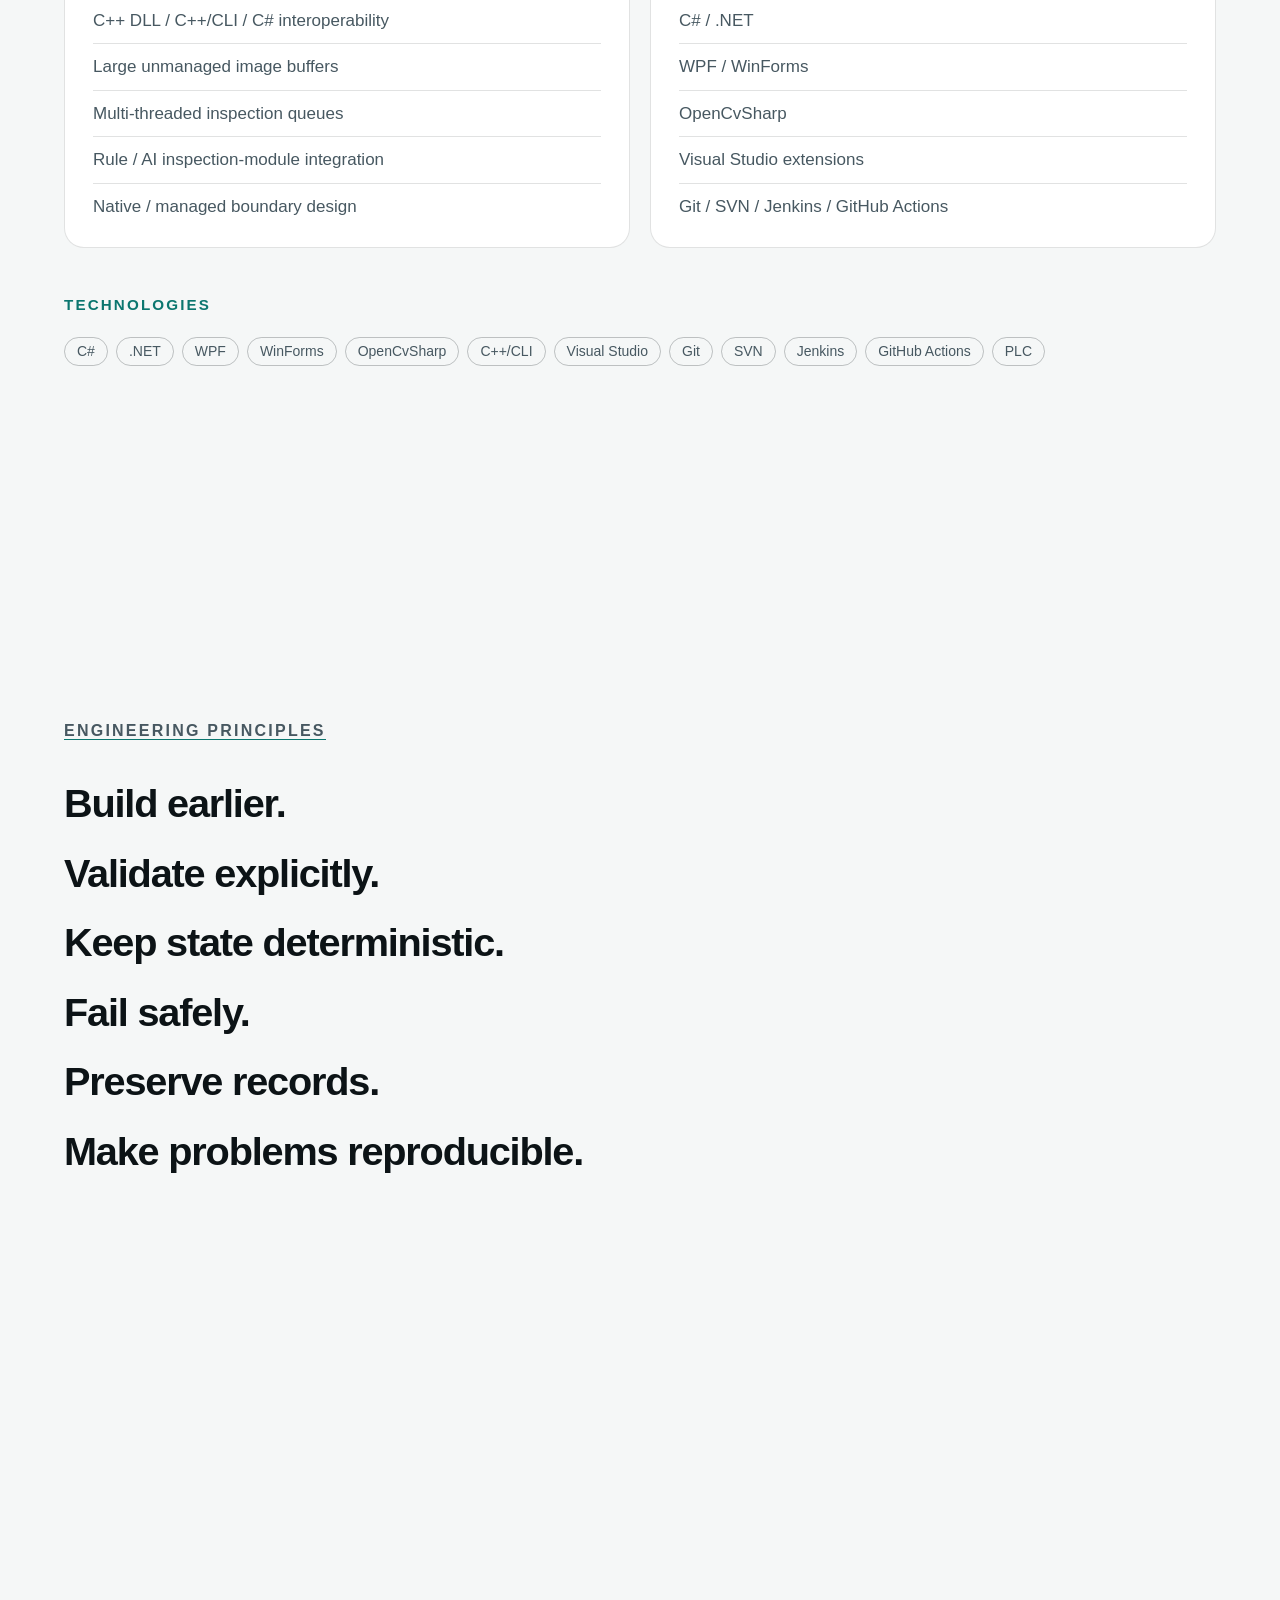
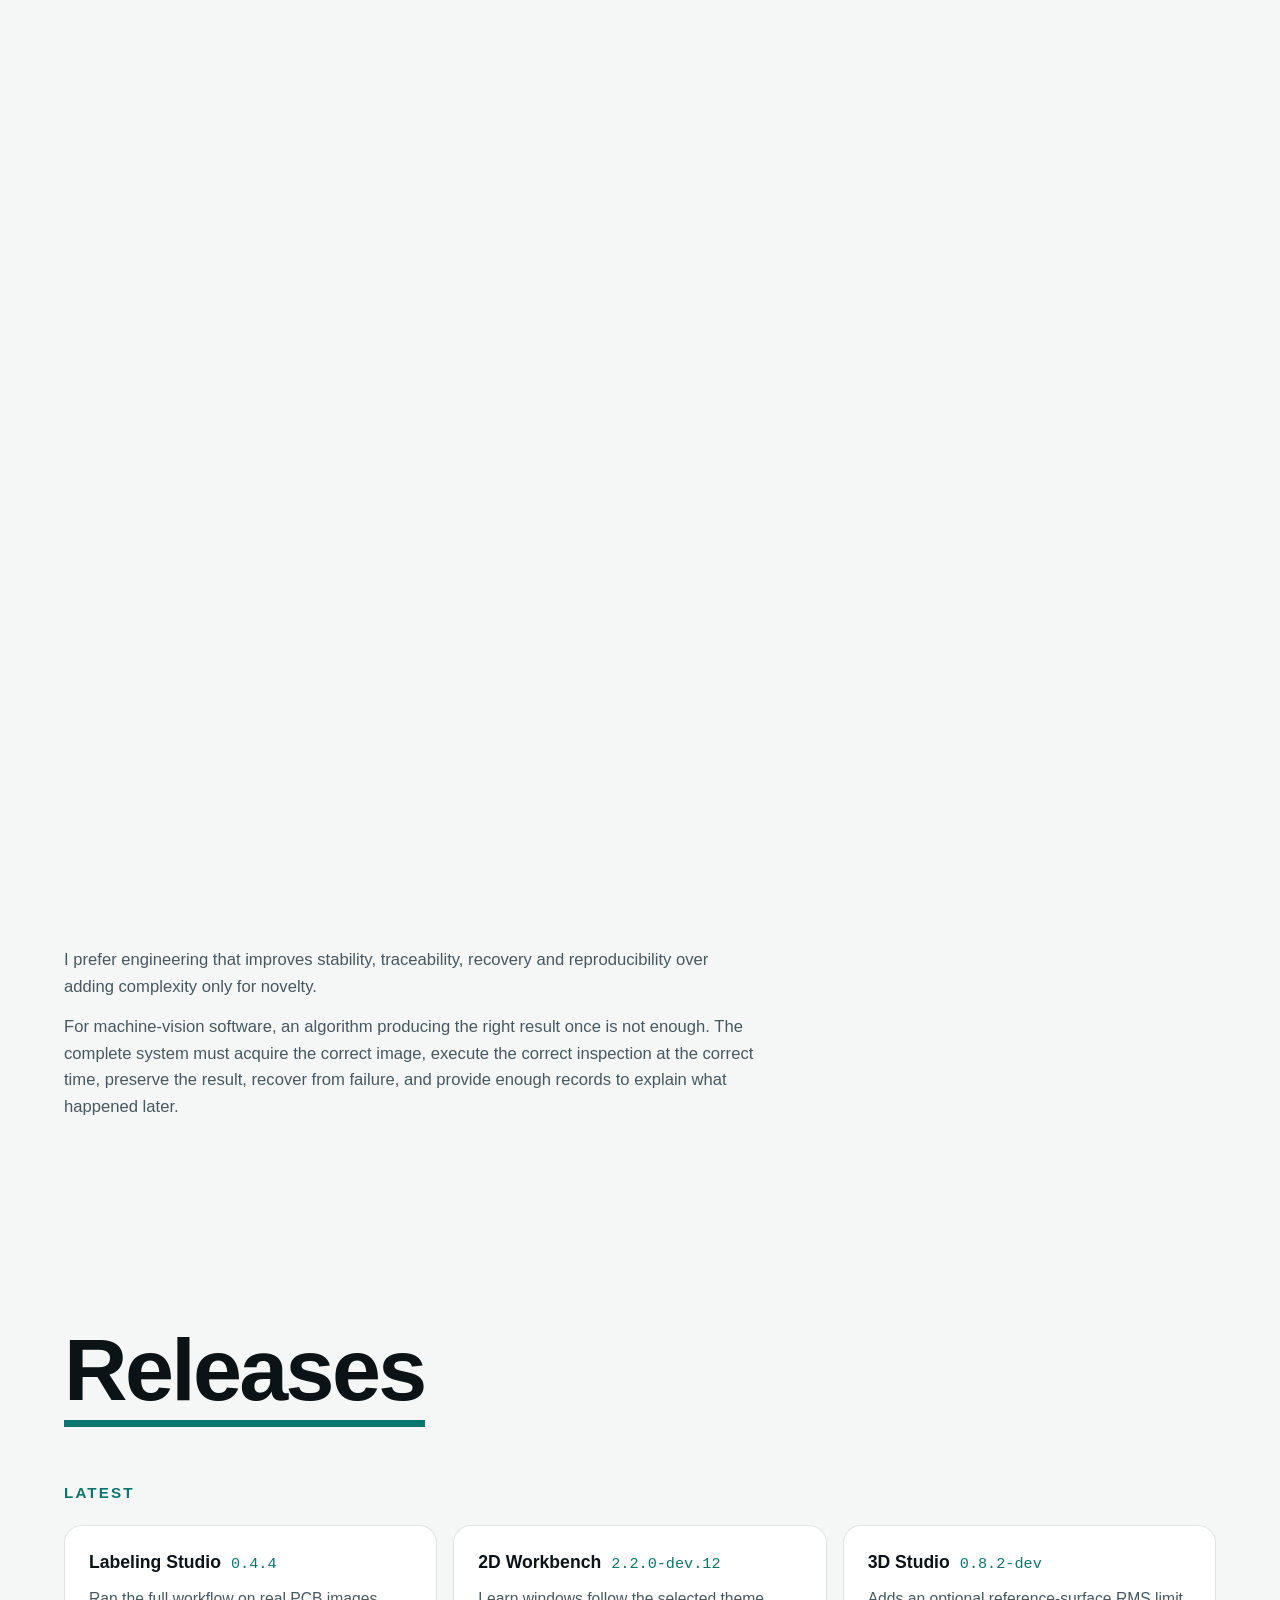
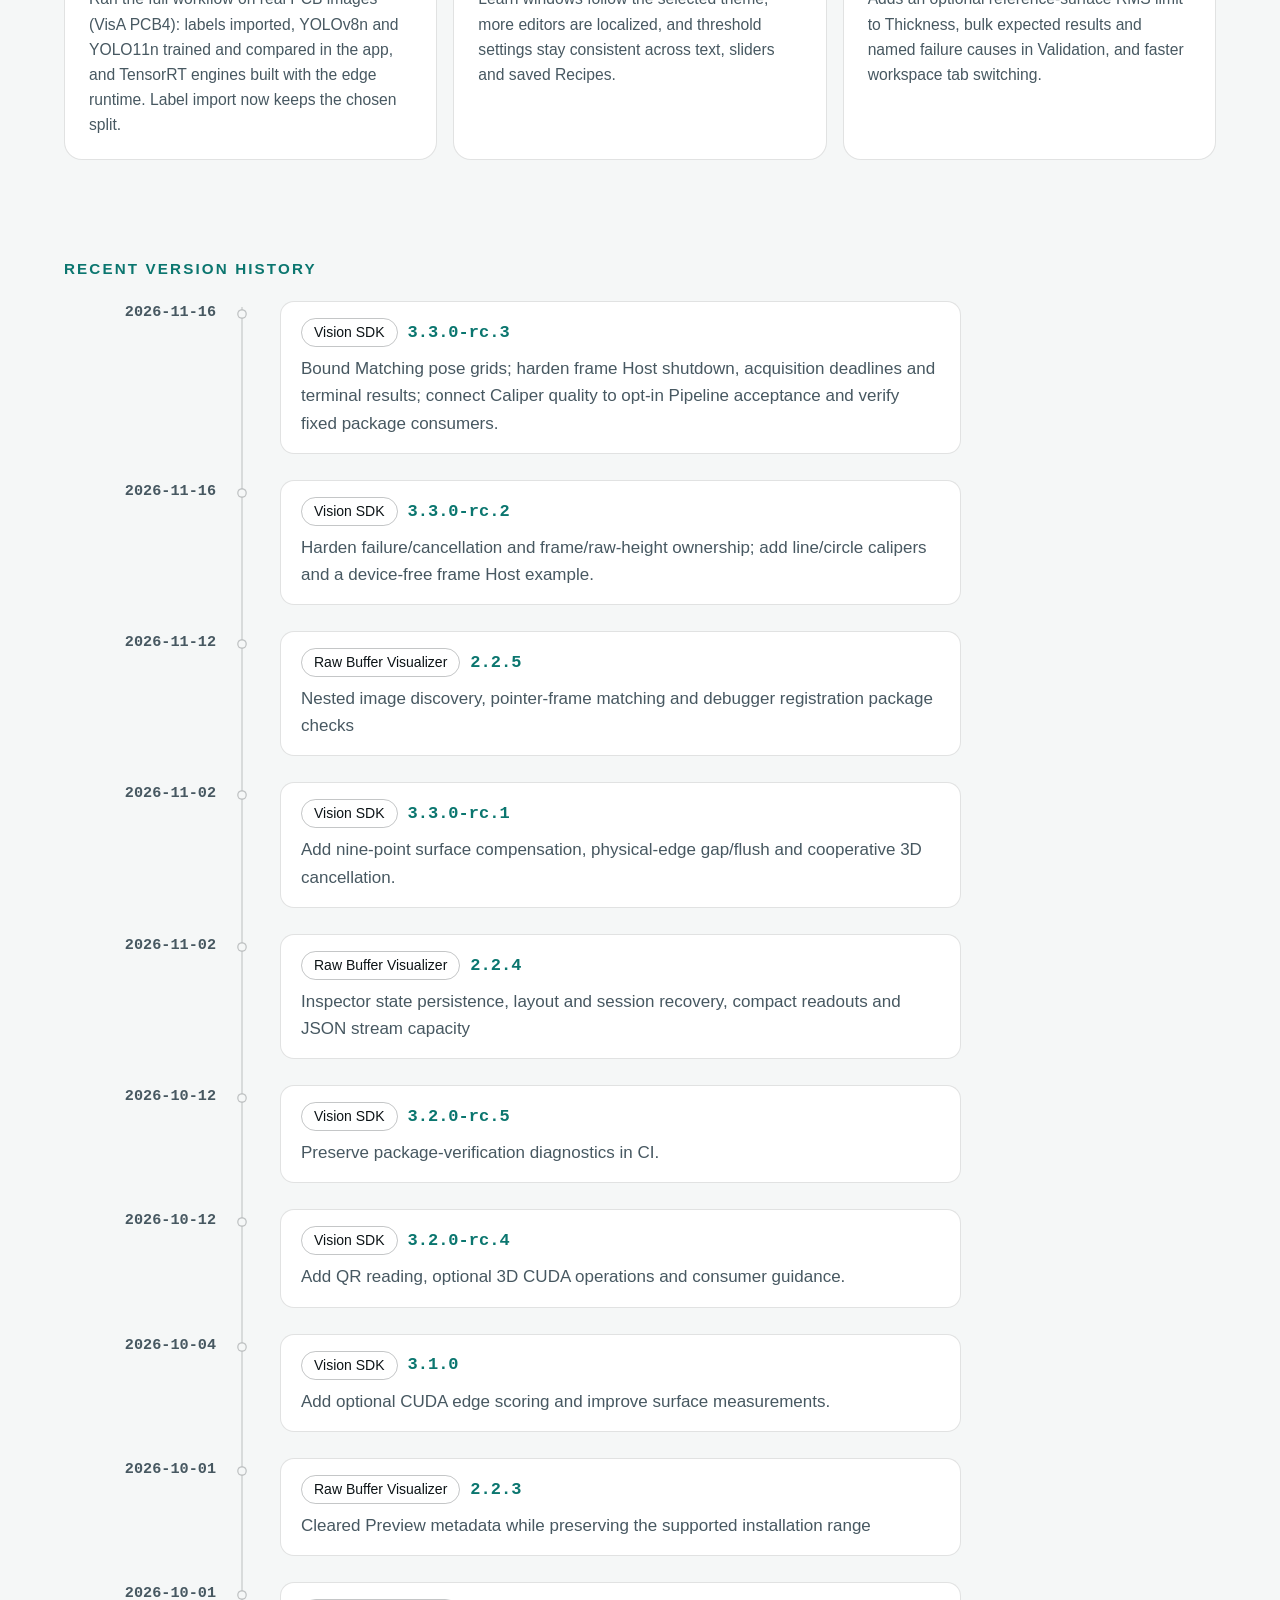
==== commit 5a4cf8c3: "Principles: "records" instead of "evidence" (EN and KO) Matches the profile README change. Korean li" ====
--- a/index.html
+++ b/index.html
@@ -466,14 +466,14 @@
           <li data-ko="검증은 분명하게" data-ko-src="tr">Validate explicitly.</li>
           <li data-ko="상태는 예측 가능하게" data-ko-src="tr">Keep state deterministic.</li>
           <li data-ko="실패해도 안전하게" data-ko-src="tr">Fail safely.</li>
-          <li data-ko="증거 남기기" data-ko-src="tr">Preserve evidence.</li>
+          <li data-ko="기록 남기기" data-ko-src="tr">Preserve records.</li>
           <li data-ko="문제는 재현 가능하게" data-ko-src="tr">Make problems reproducible.</li>
         </ol>
       </div>
     </div>
   </div>
   <div class="wrap">
-    <div class="pr-note"><p data-ko="저는 단순히 새로움을 위해 복잡성을 추가하는 것보다 안정성, 추적성, 복구 및 재현성을 향상시키는 엔지니어링을 선호합니다.">I prefer engineering that improves stability, traceability, recovery and reproducibility over adding complexity only for novelty.</p><p data-ko="머신 비전 소프트웨어의 경우, 알고리즘이 한 번이라도 정확한 결과를 내는 것만으로는 충분하지 않습니다. 전체 시스템은 정확한 이미지를 획득하고, 정확한 시점에 정확한 검사를 실행하고, 결과를 보존하고, 오류 발생 시 복구하고, 나중에 무슨 일이 일어났는지 설명할 수 있는 충분한 증거를 제공해야 합니다.">For machine-vision software, an algorithm producing the right result once is not enough. The complete system must acquire the correct image, execute the correct inspection at the correct time, preserve the result, recover from failure, and provide enough evidence to explain what happened later.</p></div>
+    <div class="pr-note"><p data-ko="저는 단순히 새로움을 위해 복잡성을 추가하는 것보다 안정성, 추적성, 복구 및 재현성을 향상시키는 엔지니어링을 선호합니다.">I prefer engineering that improves stability, traceability, recovery and reproducibility over adding complexity only for novelty.</p><p data-ko="머신 비전 소프트웨어의 경우, 알고리즘이 한 번이라도 정확한 결과를 내는 것만으로는 충분하지 않습니다. 전체 시스템은 정확한 이미지를 획득하고, 정확한 시점에 정확한 검사를 실행하고, 결과를 보존하고, 오류 발생 시 복구하고, 나중에 무슨 일이 일어났는지 설명할 수 있는 충분한 기록을 제공해야 합니다.">For machine-vision software, an algorithm producing the right result once is not enough. The complete system must acquire the correct image, execute the correct inspection at the correct time, preserve the result, recover from failure, and provide enough records to explain what happened later.</p></div>
   </div>
 </section>
 
